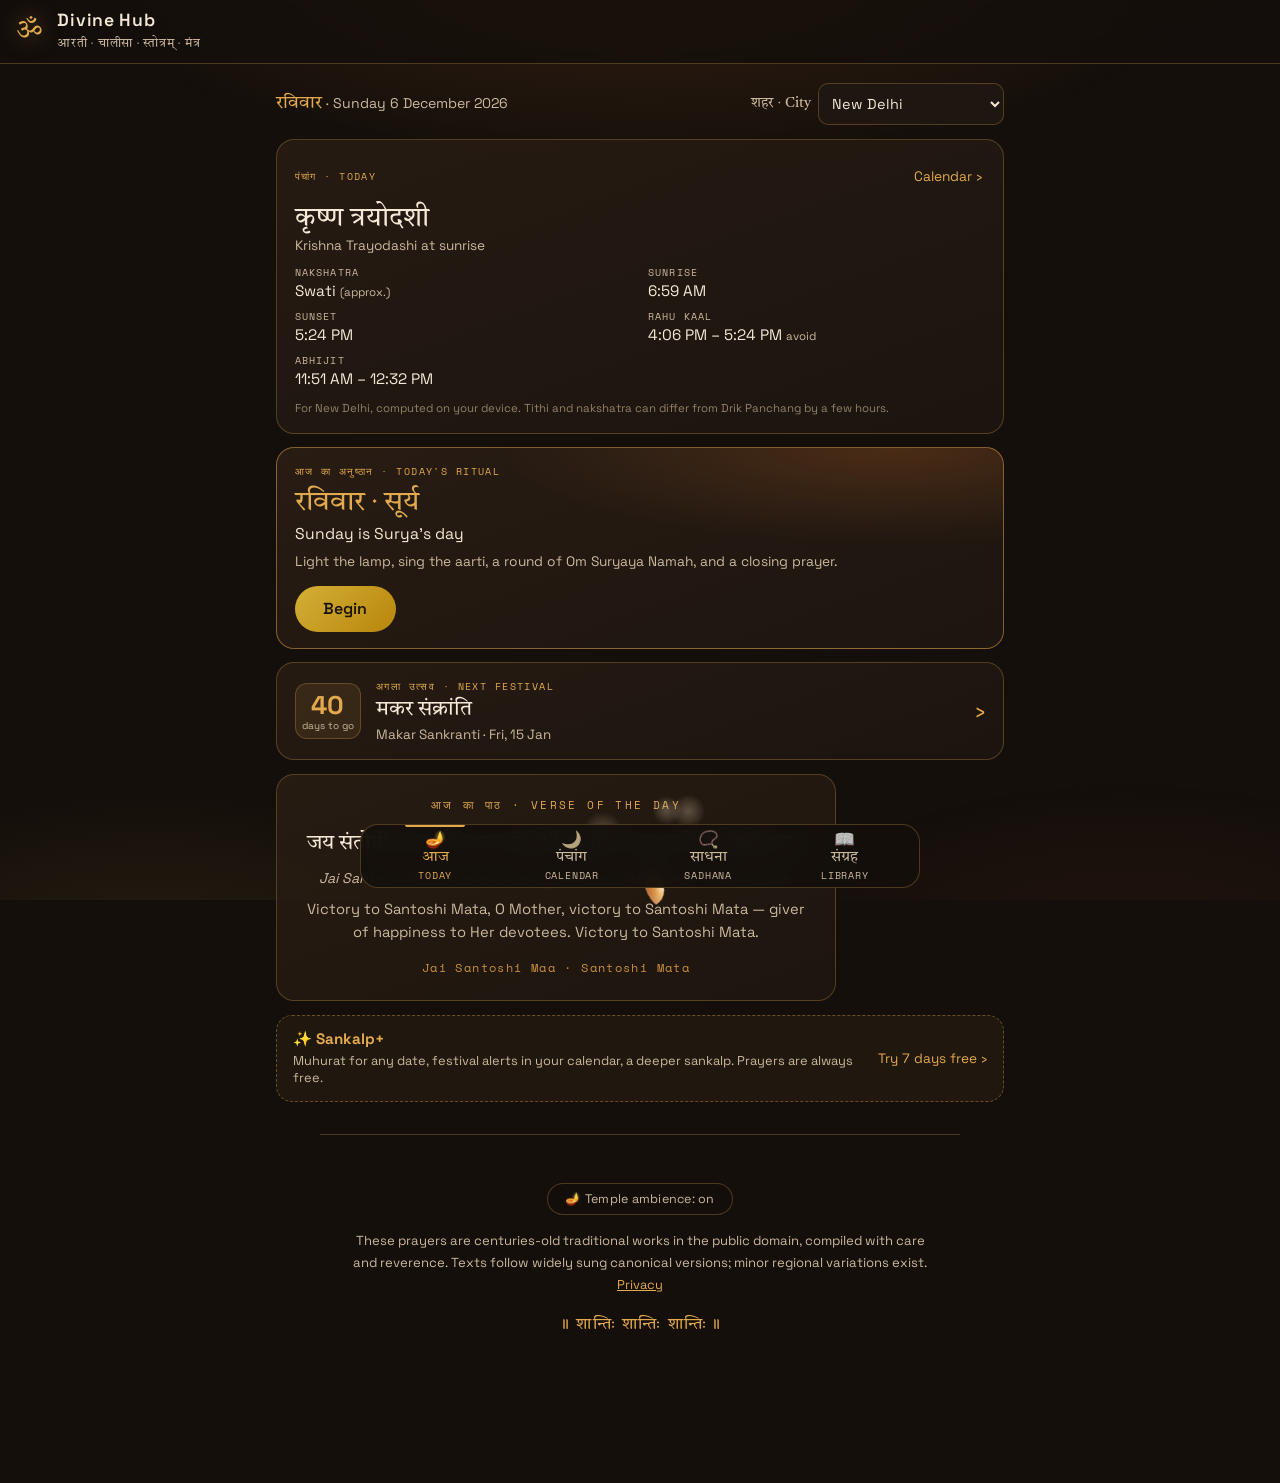
==== index.html @ 7cae9469 "MES-12: deity aura, a faint sacred symbol behind the prayer while an aarti plays When the sung versi" ====
<!DOCTYPE html>
<html lang="en">
<head>
<script>try{if(sessionStorage.getItem('dh_intro_seen'))document.documentElement.classList.add('intro-skip')}catch(e){}</script>
<script>try{if(!sessionStorage.getItem('dh_intro_seen')&&localStorage.getItem('divinehub_ambience_v1')!=='off'&&!matchMedia('(prefers-reduced-motion: reduce)').matches)document.documentElement.classList.add('amb-intro')}catch(e){}</script>
<meta charset="UTF-8">
<meta name="viewport" content="width=device-width, initial-scale=1.0">
<title>Divine Hub — Aartis, Stotrams & Mantras</title>
<meta name="description" content="A serene home for sacred Hindu prayers — aartis, chalisas, stotrams and mantras with Devanagari lyrics, transliteration, full English meaning, and audio narration.">
<link rel="preconnect" href="https://fonts.googleapis.com">
<link rel="preconnect" href="https://fonts.gstatic.com" crossorigin>
<link href="https://fonts.googleapis.com/css2?family=Space+Grotesk:wght@300;400;500;600;700&family=Space+Mono:wght@400;700&family=Tiro+Devanagari+Hindi:ital@0;1&display=swap" rel="stylesheet">
<meta property="og:type" content="website">
<meta property="og:site_name" content="Divine Hub">
<meta property="og:title" content="Divine Hub — Aartis, Stotrams & Mantras">
<meta property="og:description" content="Traditional aartis, chalisas, stotrams and mantras with Devanagari lyrics, transliteration, full English meaning, and audio narration.">
<meta property="og:url" content="https://roadtodivinity.vercel.app/">
<meta property="og:image" content="https://roadtodivinity.vercel.app/icons/icon-512.png">
<meta name="twitter:card" content="summary">
<meta name="twitter:title" content="Divine Hub — Aartis, Stotrams & Mantras">
<meta name="twitter:description" content="A quiet place for sacred sound: aartis, chalisas, stotrams and mantras with meaning and narration.">
<meta name="twitter:image" content="https://roadtodivinity.vercel.app/icons/icon-512.png">
<link rel="manifest" href="manifest.webmanifest">
<meta name="theme-color" content="#140f0b">
<meta name="mobile-web-app-capable" content="yes">
<meta name="apple-mobile-web-app-capable" content="yes">
<meta name="apple-mobile-web-app-status-bar-style" content="black-translucent">
<meta name="apple-mobile-web-app-title" content="Divine Hub">
<link rel="apple-touch-icon" href="icons/apple-touch-icon.png">
<link rel="stylesheet" href="styles.css?v=51">
<link rel="icon" href="data:image/svg+xml,<svg xmlns='http://www.w3.org/2000/svg' viewBox='0 0 100 100'><text y='0.9em' font-size='90'>🪔</text></svg>">
</head>
<body>
<div id="intro" role="presentation">
  <div class="intro-om">&#x0950;</div>
</div>

<div class="dusk-glow" aria-hidden="true"></div>

<header class="site-header">
  <div class="brand">
    <span class="brand-om">ॐ</span>
    <div class="brand-text">
      <h1>Divine Hub</h1>
      <span class="brand-sub">आरती · चालीसा · स्तोत्रम् · मंत्र</span>
    </div>
  </div>
</header>

<main id="tabPanels" class="tab-panels">

<!-- ============ आज · Today ============ -->
<section id="tab-today" class="tab-panel" role="tabpanel" aria-labelledby="navToday" tabindex="-1">
  <div class="today-head">
    <p class="today-date" id="todayDate"></p>
    <label class="city-pick" for="todayCity"><span class="city-pick-lbl">शहर · City</span>
      <select id="todayCity" aria-label="Your city"></select>
    </label>
  </div>
  <section class="t-card t-panchang" id="todayPanchang" aria-label="Today's panchang"></section>
  <section class="t-card t-ritual" id="todayRitual" aria-label="Today's ritual"></section>
  <div id="todayNext"></div>
  <div id="todayContinue"></div>
  <div id="todayBanner"></div>
  <button class="vod" id="verseOfDay" hidden aria-label="Open today's verse">
    <span class="vod-label">आज का पाठ · Verse of the day</span>
    <span class="vod-dev" id="vodDev"></span>
    <span class="vod-translit" id="vodTranslit"></span>
    <span class="vod-meaning" id="vodMeaning"></span>
    <span class="vod-source" id="vodSource"></span>
  </button>
  <div id="todayPlus"></div>
</section>

<!-- ============ पंचांग · Calendar ============ -->
<section id="tab-calendar" class="tab-panel" role="tabpanel" aria-labelledby="navCalendar" tabindex="-1" hidden>
  <header class="tab-head">
    <h2 class="tab-title"><span class="tab-title-dev">पंचांग</span> Calendar</h2>
    <p class="tab-sub">Tithis, festivals and vrat days. Tap a date for its rituals; tap a festival for muhurat, puja and aarti.</p>
  </header>
  <div class="cal-month panchang-sheet" id="panchangSection">
    <div class="pk-nav">
      <button id="pkPrev" class="pk-nav-btn" aria-label="Previous month">‹</button>
      <span id="pkMonthLabel" class="pk-month-label"></span>
      <button id="pkNext" class="pk-nav-btn" aria-label="Next month">›</button>
    </div>
    <div class="pk-book">
      <div class="pk-page" id="pkPage"></div>
    </div>
    <div class="pk-legend">
      <span>● Purnima</span><span>○ Amavasya</span><span>☾ Ekadashi</span><span>🪔 festival</span><span>🔔 reminder set</span>
    </div>
  </div>
  <div class="cal-chips" id="calChips" role="group" aria-label="Filter the list">
    <button type="button" class="cal-chip" data-f="festival" aria-pressed="false">🪔 Festivals</button>
    <button type="button" class="cal-chip" data-f="vrat" aria-pressed="false">🌙 Vrat</button>
    <button type="button" class="cal-chip" data-f="ekadashi" aria-pressed="false">☾ Ekadashi</button>
    <button type="button" class="cal-chip" data-f="muhurat" aria-pressed="false">🕰️ Muhurat</button>
  </div>
  <div class="cal-list" id="calList" aria-live="polite"></div>
  <div id="calDiwali"></div>

  <section id="festivalsSection" class="info-section cal-section">
    <h3 class="info-h3">उत्सव · Upcoming festivals</h3>
    <p class="info-sub">Verified dates from Drik Panchang and national holiday calendars. Hindu festivals follow the lunar calendar; regional observance can differ by a day.</p>
    <div id="festivalUpcoming" class="festival-upcoming"></div>
    <button class="dg-head group-toggle" id="festTableToggle" type="button" aria-expanded="false" aria-controls="festTableWrap">
      <span class="dg-name">Full calendar 2026-2027</span>
      <span class="dg-count">19 festivals</span>
      <span class="dg-caret" aria-hidden="true">›</span>
    </button>
    <div id="festTableWrap" hidden>
      <div id="festivalTable" class="festival-table"></div>
    </div>
  </section>
  <div id="calAlmanac"></div>
</section>

<!-- ============ साधना · Sadhana ============ -->
<section id="tab-sadhana" class="tab-panel" role="tabpanel" aria-labelledby="navSadhana" tabindex="-1" hidden>
  <header class="tab-head">
    <h2 class="tab-title"><span class="tab-title-dev">साधना</span> Sadhana</h2>
    <p class="tab-sub">A guided sitting: दीपक · आरती · जाप · प्रार्थना. Choose a deity and begin.</p>
  </header>
  <section class="t-card ss-start" id="sessionStart" aria-label="Guided session"></section>
  <div class="sd-list" id="sadhanaList"></div>
  <section class="sandhya-section" id="sandhyaSection" aria-label="Sandhya Aarti - evening aarti">
    <div class="sy-card" id="syCard"></div>
  </section>
  <div id="sankalpSlot"></div>
  <div id="zoneSadhana"></div>
</section>

<!-- ============ संग्रह · Library ============ -->
<section id="tab-library" class="tab-panel" role="tabpanel" aria-labelledby="navLibrary" tabindex="-1" hidden>
  <header class="tab-head">
    <h2 class="tab-title"><span class="tab-title-dev">संग्रह</span> Library</h2>
    <p class="tab-sub">Every aarti, chalisa, stotra and mantra, by deity.</p>
  </header>
  <div class="lib-search" role="search">
    <input id="searchInput" type="search" placeholder="Search prayers, deities, meanings…" aria-label="Search prayers" autocomplete="off">
    <button type="button" id="libAsk" class="lib-ask" aria-label="Ask the Divine Guide">Ask</button>
  </div>
  <div class="lib-results" id="libResults" hidden>
    <p class="lib-results-head" id="libResultsHead"></p>
    <div id="prayerGrid" class="prayer-grid"></div>
  </div>
  <div id="libBrowse">
    <h3 class="lib-h">देवता · Deity rooms</h3>
    <div class="room-grid" id="roomGrid"></div>
    <h3 class="lib-h">अध्ययन · Learn</h3>
    <div class="learn-links" id="learnLinks"></div>
    <section class="zone" id="zonePractice" aria-label="Journeys and quizzes"></section>
    <section id="whySection" class="info-section">
      <button class="dg-head group-toggle" id="whyToggle" type="button" aria-expanded="false" aria-controls="whyWrap">
        <span class="dg-name dg-name-stack">पूजा सामग्री · Why is this used in puja?
          <span class="dg-sub">the meaning behind the thali</span>
        </span>
        <span class="dg-caret" aria-hidden="true">›</span>
      </button>
      <div id="whyWrap" hidden>
        <p class="info-sub">The purpose and reasoning — traditional, and where it exists, practical — behind the things on a puja thali.</p>
        <input id="whySearch" class="why-search" type="search" placeholder="Search: camphor, tulsi, kalash, red thread…" aria-label="Search puja items">
        <div id="whyList" class="why-list"></div>
      </div>
    </section>
  </div>
</section>

</main>

<nav class="bottom-nav" id="bottomNav" role="tablist" aria-label="Main">
  <button type="button" class="bn-tab" id="navToday" role="tab" data-tab="today" aria-controls="tab-today" aria-selected="true">
    <span class="bn-ic" aria-hidden="true">🪔</span><span class="bn-dev">आज</span><span class="bn-en">Today</span>
  </button>
  <button type="button" class="bn-tab" id="navCalendar" role="tab" data-tab="calendar" aria-controls="tab-calendar" aria-selected="false" tabindex="-1">
    <span class="bn-ic" aria-hidden="true">🌙</span><span class="bn-dev">पंचांग</span><span class="bn-en">Calendar</span>
  </button>
  <button type="button" class="bn-tab" id="navSadhana" role="tab" data-tab="sadhana" aria-controls="tab-sadhana" aria-selected="false" tabindex="-1">
    <span class="bn-ic" aria-hidden="true">📿</span><span class="bn-dev">साधना</span><span class="bn-en">Sadhana</span>
  </button>
  <button type="button" class="bn-tab" id="navLibrary" role="tab" data-tab="library" aria-controls="tab-library" aria-selected="false" tabindex="-1">
    <span class="bn-ic" aria-hidden="true">📖</span><span class="bn-dev">संग्रह</span><span class="bn-en">Library</span>
  </button>
</nav>

<section id="japaSection" class="japa-section dh-sheet" hidden>
  <button class="dh-sheet-close" id="japaClose" aria-label="Close japa counter">✕</button>
  <div class="japa-hero">
    <h2>Japa Counter</h2>
    <p>A digital mala for your daily practice. Tap the mala — or let it listen. 108 beads, one breath at a time.</p>
  </div>

  <div class="japa-layout">
    <div class="mala-stage">
      <svg id="malaSvg" viewBox="0 0 340 340" role="button" tabindex="0" aria-label="Tap to count">
        <circle id="progressTrack" cx="170" cy="170" r="158" fill="none" stroke="rgba(226,169,78,0.15)" stroke-width="4"/>
        <circle id="progressRing" cx="170" cy="170" r="158" fill="none" stroke="#e2a94e" stroke-width="4"
          stroke-linecap="round" transform="rotate(-90 170 170)"/>
        <g id="beadRing"></g>
      </svg>
      <button id="malaTap" class="mala-tap" aria-label="Count one recitation">
        <span id="japaCount" class="japa-count">0</span>
        <span id="japaTarget" class="japa-target">of 108</span>
        <span class="japa-hint">tap to count</span>
      </button>
    </div>

    <div class="japa-side">
      <div class="japa-block">
        <span class="japa-label">Mantra</span>
        <select id="mantraSelect">
          <option value="om namah shivaya" data-dev="ॐ नमः शिवाय">Om Namah Shivaya — ॐ नमः शिवाय</option>
          <option value="om gam ganapataye namah" data-dev="ॐ गं गणपतये नमः">Om Gam Ganapataye Namah — ॐ गं गणपतये नमः</option>
          <option value="hare krishna hare krishna" data-dev="हरे कृष्ण हरे कृष्ण">Hare Krishna — हरे कृष्ण</option>
          <option value="om namo narayanaya" data-dev="ॐ नमो नारायणाय">Om Namo Narayanaya — ॐ नमो नारायणाय</option>
          <option value="jai shri ram" data-dev="जय श्री राम">Jai Shri Ram — जय श्री राम</option>
          <option value="gayatri" data-dev="ॐ भूर्भुवः स्वः">Gayatri — ॐ भूर्भुवः स्वः</option>
          <option value="custom" data-dev="">Custom…</option>
        </select>
        <input id="mantraCustom" type="text" placeholder="Your mantra (for listening mode)" hidden>
        <div id="mantraDev" class="mantra-dev">ॐ नमः शिवाय</div>
      </div>

      <div class="japa-block">
        <span class="japa-label">Round length</span>
        <div class="preset-row">
          <button class="preset" data-n="11">11</button>
          <button class="preset" data-n="21">21</button>
          <button class="preset active" data-n="108">108</button>
          <button class="preset" data-n="custom">Custom</button>
          <input id="customTarget" type="number" min="1" max="1000" value="54" hidden>
        </div>
      </div>

      <div class="japa-block">
        <span class="japa-label">Mode</span>
        <div class="mode-row">
          <button id="modeTap" class="mode-btn active">Tap</button>
          <button id="modeListen" class="mode-btn">Listen <span class="exp-tag">experimental</span></button>
        </div>
        <p id="listenStatus" class="listen-status" hidden></p>
      </div>

      <div class="japa-block japa-stats">
        <div><span id="streakDays" class="stat-num">0</span><span class="stat-lbl">day streak 🔥</span></div>
        <div><span id="todayCount" class="stat-num">0</span><span class="stat-lbl">today</span></div>
        <div><span id="roundsToday" class="stat-num">0</span><span class="stat-lbl">rounds today</span></div>
      </div>

      <button id="resetRound" class="reset-btn">Reset round</button>
    </div>
  </div>
</section>

<div id="prayerView" class="prayer-view" hidden>
  <div class="prayer-view-inner">
    <button class="close-btn" id="closePrayer" aria-label="Close">✕</button>
    <div id="prayerContent"></div>
  </div>
</div>


<section id="guidesSection" class="info-section dh-sheet" hidden>
  <button class="dh-sheet-close" id="guidesClose" aria-label="Close puja guides">✕</button>
  <h2 class="info-title">पूजा विधि · Puja Guides</h2>
  <p class="info-sub">Household-scale samagri lists with quantities and step outlines. Your family pandit's word always wins where traditions differ.</p>
  <div id="guideList" class="guide-list"></div>
</section>

<section id="nearbySection" class="info-section dh-sheet" hidden>
  <button class="dh-sheet-close" id="nearbyClose" aria-label="Close nearby">✕</button>
  <h2 class="info-title">नज़दीक · Nearby stores</h2>
  <p class="info-sub">Find temples and puja-samagri shops around you, and pandit services online. Location is used only in your browser to build a map link.</p>
  <div class="nearby-actions">
    <button id="nearbyLocate" class="btn-gold">📍 Use my location</button>
    <span id="nearbyStatus" class="nearby-status"></span>
  </div>
  <div id="nearbyLinks" class="nearby-links"></div>
  <h3 class="info-h3">Book a pandit online</h3>
  <div class="pandit-list">
    <a class="pandit-card" href="https://smartpuja.com" target="_blank" rel="noopener"><strong>SmartPuja</strong><span>Book verified pandits for 400+ pujas across major Indian cities, with samagri included.</span></a>
    <a class="pandit-card" href="https://www.99pandit.com" target="_blank" rel="noopener"><strong>99Pandit</strong><span>Pandit booking for home pujas, path and ceremonies, online and in person.</span></a>
    <a class="pandit-card" href="https://pujanpujari.com" target="_blank" rel="noopener"><strong>Puja N Pujari</strong><span>Puja services and samagri kits delivered, across India and abroad.</span></a>
    <a class="pandit-card" href="https://www.drikpanchang.com" target="_blank" rel="noopener"><strong>Drik Panchang</strong><span>The reference panchang — muhurats, tithis and festival timings for your exact city.</span></a>
  </div>
</section>

<div id="pkCardOverlay" class="pk-card-overlay" hidden>
  <div class="pk-card" id="pkCard" role="dialog" aria-label="Tithi details"></div>
</div>

<div id="chatPanel" class="chat-panel" role="dialog" aria-label="Divine Guide" hidden>
  <div class="chat-header">
    <div>
      <strong>Divine Guide</strong>
      <span class="chat-sub" id="chatMode">on-device guide</span>
    </div>
    <div class="chat-header-actions">
      <button id="chatSettings" class="chat-close" aria-label="Guide settings">⚙</button>
      <button id="chatClose" class="chat-close" aria-label="Close chat">✕</button>
    </div>
  </div>
  <div id="chatSettingsRow" class="chat-settings" hidden>
    <div class="chat-settings-fields">
      <input id="geminiKeyInput" type="password" placeholder="Gemini API key" autocomplete="off">
      <button id="geminiKeySave">Save</button>
      <button id="geminiKeyClear">Clear</button>
    </div>
    <span class="chat-settings-note">With a Gemini key (free, aistudio.google.com) the Guide answers conversationally. Without one it uses its built-in knowledge. The key is stored only in this browser. Restrict the key to this site by HTTP referrer for safety.</span>
  </div>
  <div id="chatMessages" class="chat-messages"></div>
  <div id="chatChips" class="chat-chips"></div>
  <form id="chatForm" class="chat-form">
    <input id="chatInput" type="text" placeholder="Ask anything…" autocomplete="off" aria-label="Ask the guide">
    <button type="submit" aria-label="Send">➤</button>
  </form>
</div>

<footer class="site-footer">
  <button id="installBtn" class="install-btn" hidden>⤓ Install Divine Hub on this device</button>
  <p>These prayers are centuries-old traditional works in the public domain, compiled with care and reverence. Texts follow widely sung canonical versions; minor regional variations exist.</p>
  <p class="footer-links"><a href="privacy.html">Privacy</a></p>
  <p class="footer-om">॥ शान्तिः शान्तिः शान्तिः ॥</p>
</footer>

<script>
if ('serviceWorker' in navigator) {
  window.addEventListener('load', () => navigator.serviceWorker.register('sw.js').catch(() => {}));
}
</script>
<script src="config.js?v=48"></script>
<script src="data.js?v=46"></script>
<script src="data2.js?v=46"></script>
<script src="data3.js?v=46"></script>
<script src="data4.js?v=46"></script>
<script src="data5.js?v=46"></script>
<script src="data6.js?v=46"></script>
<script src="data7.js?v=46"></script>
<script src="data8.js?v=46"></script>
<script src="festivals.js?v=46"></script>
<script src="guides.js?v=46"></script>
<script src="why.js?v=46"></script>
<script src="audio.js?v=49"></script>
<script src="aura.js?v=51"></script>
<script src="app.js?v=51"></script>
<script src="focus.js?v=46"></script>
<script src="journeys.js?v=50"></script>
<script src="sadhana.js?v=50"></script>
<script src="plus.js?v=48"></script>
<script src="sankalp.js?v=50"></script>
<script src="quizzes.js?v=46"></script>
<script src="almanac.js?v=50"></script>
<script src="sandhya.js?v=50"></script>
<script src="japa.js?v=50"></script>
<script src="panchang.js?v=50"></script>
<script src="muhurat.js?v=47"></script>
<script src="diwali.js?v=50"></script>
<script src="sections.js?v=50"></script>
<script src="ambience.js?v=46"></script>
<script src="deities.js?v=50"></script>
<script src="session.js?v=51"></script>
<script src="calendar.js?v=50"></script>
<script src="library.js?v=50"></script>
<script src="today.js?v=50"></script>
<script src="shell.js?v=50"></script>
<script src="backnav.js?v=50"></script>
</body>
</html>
---- styles.css ----
:root {
  --ink: #140f0b;
  --ink-2: #1e1610;
  --ink-3: #2a1e14;
  --gold: #e2a94e;
  --gold-soft: #c98f3d;
  --gold-dim: rgba(226, 169, 78, 0.28);
  --flame: #d9702c;
  --cream: #f4e9d6;
  --cream-dim: #cbb99e;
  --maroon: #8a3520;
  --font-ui: 'Space Grotesk', system-ui, sans-serif;
  --font-mono: 'Space Mono', monospace;
  --font-dev: 'Tiro Devanagari Hindi', serif;
}

* { margin: 0; padding: 0; box-sizing: border-box; }

html { scroll-behavior: smooth; }

html { overflow-x: hidden; }

body {
  background: var(--ink);
  color: var(--cream);
  font-family: var(--font-ui);
  min-height: 100vh;
  overflow-x: hidden;
}

.dusk-glow {
  position: fixed;
  inset: 0;
  pointer-events: none;
  z-index: 0;
  background:
    radial-gradient(ellipse 80% 45% at 50% -8%, rgba(217, 112, 44, 0.20), transparent 60%),
    radial-gradient(ellipse 50% 35% at 12% 108%, rgba(226, 169, 78, 0.10), transparent 60%),
    radial-gradient(ellipse 50% 35% at 88% 108%, rgba(138, 53, 32, 0.14), transparent 60%);
}

/* ---------- header ---------- */
.site-header {
  position: sticky;
  top: 0;
  z-index: 40;
  display: flex;
  align-items: center;
  justify-content: space-between;
  gap: 1.5rem;
  padding: 0.9rem 2rem;
  background: rgba(20, 15, 11, 0.82);
  backdrop-filter: blur(14px);
  border-bottom: 1px solid var(--gold-dim);
}

.brand { display: flex; align-items: center; gap: 0.9rem; }

.brand-om {
  font-family: var(--font-dev);
  font-size: 2rem;
  color: var(--gold);
  text-shadow: 0 0 22px rgba(226, 169, 78, 0.5);
}

.brand-text h1 {
  font-size: 1.25rem;
  font-weight: 600;
  letter-spacing: 0.04em;
  line-height: 1.1;
}

.brand-sub {
  font-family: var(--font-dev);
  font-size: 0.78rem;
  color: var(--cream-dim);
  letter-spacing: 0.06em;
}

.header-search input {
  width: min(340px, 40vw);
  padding: 0.6rem 1rem;
  border-radius: 999px;
  border: 1px solid var(--gold-dim);
  background: var(--ink-2);
  color: var(--cream);
  font-family: var(--font-ui);
  font-size: 0.9rem;
  outline: none;
  transition: border-color 0.25s, box-shadow 0.25s;
}
.header-search input:focus {
  border-color: var(--gold);
  box-shadow: 0 0 0 3px rgba(226, 169, 78, 0.15);
}
.header-search input::placeholder { color: var(--cream-dim); }

/* ---------- hero ---------- */
.hero {
  position: relative;
  text-align: center;
  padding: 5rem 1.5rem 3.2rem;
  z-index: 1;
}

.hero-om {
  font-family: var(--font-dev);
  font-size: 4.4rem;
  color: var(--gold);
  text-shadow: 0 0 40px rgba(226, 169, 78, 0.45);
  margin-bottom: 0.8rem;
}

.hero h2 {
  font-size: clamp(1.7rem, 4vw, 2.6rem);
  font-weight: 500;
  letter-spacing: 0.01em;
  margin-bottom: 0.9rem;
}

.hero p {
  max-width: 620px;
  margin: 0 auto;
  color: var(--cream-dim);
  font-size: 1.02rem;
  line-height: 1.65;
}

/* ---------- deity filter ---------- */
.deity-filter {
  position: relative;
  z-index: 20;
  display: flex;
  justify-content: center;
  padding: 0 1.5rem 2.6rem;
}

.deity-filter-btn {
  font-family: var(--font-mono);
  font-size: 0.85rem;
  letter-spacing: 0.05em;
  display: inline-flex;
  align-items: center;
  gap: 0.6rem;
  padding: 0.65rem 1.4rem;
  border-radius: 999px;
  border: 1px solid var(--gold-dim);
  background: rgba(24, 18, 12, 0.6);
  color: var(--cream);
  cursor: pointer;
  transition: border-color 0.2s, box-shadow 0.2s;
}
.deity-filter-btn:hover,
.deity-filter-btn[aria-expanded="true"] {
  border-color: var(--gold);
  box-shadow: 0 0 18px rgba(226, 169, 78, 0.18);
}
.df-caret { color: var(--gold); font-size: 0.8rem; transition: transform 0.2s; }
.deity-filter-btn[aria-expanded="true"] .df-caret { transform: rotate(180deg); }

.deity-menu {
  position: absolute;
  top: calc(100% - 2.1rem);
  left: 50%;
  transform: translateX(-50%);
  width: min(320px, calc(100vw - 2.5rem));
  background: var(--ink-2);
  border: 1px solid var(--gold-dim);
  border-radius: 14px;
  box-shadow: 0 18px 50px rgba(0, 0, 0, 0.55);
  max-height: 330px;
  overflow-y: auto;
  padding: 0.4rem;
  z-index: 25;
}
.deity-menu[hidden] { display: none; }

.deity-option {
  display: flex;
  align-items: center;
  gap: 0.7rem;
  width: 100%;
  padding: 0.55rem 0.7rem;
  background: none;
  border: none;
  border-radius: 10px;
  color: var(--cream);
  font-family: var(--font-ui);
  font-size: 0.9rem;
  cursor: pointer;
  text-align: left;
}
.deity-option:hover { background: var(--ink-3); }
.df-check {
  width: 17px; height: 17px; flex: none;
  border: 1px solid var(--gold-dim);
  border-radius: 5px;
  position: relative;
  transition: all 0.15s;
}
.deity-option.selected .df-check { background: var(--gold); border-color: var(--gold); }
.deity-option.selected .df-check::after {
  content: '\2713';
  position: absolute; inset: 0;
  display: flex; align-items: center; justify-content: center;
  color: var(--ink);
  font-size: 0.72rem;
  font-weight: 700;
}
.df-name { flex: 1; }
.df-count { font-family: var(--font-mono); font-size: 0.72rem; color: var(--cream-dim); }

.deity-clear {
  display: block;
  width: 100%;
  margin-top: 0.3rem;
  padding: 0.55rem 0.5rem 0.35rem;
  background: none;
  border: none;
  border-top: 1px solid var(--gold-dim);
  color: var(--gold);
  font-family: var(--font-mono);
  font-size: 0.75rem;
  letter-spacing: 0.05em;
  cursor: pointer;
}
.deity-clear[hidden] { display: none; }

/* ---------- prayer grid ---------- */
.prayer-grid {
  position: relative;
  z-index: 1;
  display: grid;
  grid-template-columns: repeat(auto-fill, minmax(300px, 1fr));
  gap: 1.2rem;
  max-width: 1180px;
  margin: 0 auto;
  padding: 0 1.5rem 4rem;
}

.card {
  position: relative;
  background: linear-gradient(160deg, var(--ink-2), var(--ink-3));
  border: 1px solid var(--gold-dim);
  border-radius: 16px;
  padding: 1.5rem;
  cursor: pointer;
  transition: transform 0.25s, border-color 0.25s, box-shadow 0.25s;
  display: flex;
  flex-direction: column;
  gap: 0.7rem;
}
.card:hover {
  transform: translateY(-4px);
  border-color: var(--gold);
  box-shadow: 0 14px 40px rgba(0, 0, 0, 0.45), 0 0 24px rgba(226, 169, 78, 0.12);
}

.card-tags { display: flex; gap: 0.5rem; flex-wrap: wrap; }

.tag {
  font-family: var(--font-mono);
  font-size: 0.66rem;
  letter-spacing: 0.08em;
  text-transform: uppercase;
  padding: 0.25rem 0.6rem;
  border-radius: 999px;
  border: 1px solid var(--gold-dim);
  color: var(--gold);
}
.tag.type { color: var(--cream-dim); }

.card h3 {
  font-size: 1.18rem;
  font-weight: 600;
  line-height: 1.3;
}

.card .card-dev {
  font-family: var(--font-dev);
  color: var(--cream-dim);
  font-size: 0.95rem;
  line-height: 1.7;
  display: -webkit-box;
  -webkit-line-clamp: 2;
  -webkit-box-orient: vertical;
  overflow: hidden;
}

.card .card-meta {
  margin-top: auto;
  font-family: var(--font-mono);
  font-size: 0.72rem;
  color: var(--cream-dim);
  letter-spacing: 0.05em;
}

.empty-state {
  grid-column: 1 / -1;
  text-align: center;
  color: var(--cream-dim);
  padding: 3rem 1rem;
  font-size: 1rem;
}

/* ---------- prayer view ---------- */
.prayer-view {
  position: fixed;
  inset: 0;
  z-index: 100;
  background: rgba(10, 7, 5, 0.75);
  backdrop-filter: blur(8px);
  overflow-y: auto;
  padding: 4vh 1rem;
}

.prayer-view-inner {
  position: relative;
  max-width: 780px;
  margin: 0 auto;
  background: linear-gradient(170deg, var(--ink-2), var(--ink));
  border: 1px solid var(--gold-dim);
  border-radius: 20px;
  padding: 2.6rem clamp(1.2rem, 4vw, 3rem) 3rem;
}

.close-btn {
  position: absolute;
  top: 1rem;
  right: 1.1rem;
  background: none;
  border: 1px solid var(--gold-dim);
  color: var(--cream-dim);
  width: 36px;
  height: 36px;
  border-radius: 50%;
  cursor: pointer;
  font-size: 0.9rem;
  transition: all 0.2s;
}
.close-btn:hover { border-color: var(--gold); color: var(--cream); }

.pv-deity {
  font-family: var(--font-mono);
  font-size: 0.72rem;
  letter-spacing: 0.14em;
  text-transform: uppercase;
  color: var(--gold);
  margin-bottom: 0.6rem;
}

.pv-title {
  font-size: clamp(1.5rem, 3.5vw, 2.1rem);
  font-weight: 600;
  margin-bottom: 0.3rem;
}

.pv-title-dev {
  font-family: var(--font-dev);
  color: var(--cream-dim);
  font-size: 1.15rem;
  margin-bottom: 1rem;
}

.pv-about {
  color: var(--cream-dim);
  line-height: 1.7;
  font-size: 0.95rem;
  margin-bottom: 1.6rem;
  padding-bottom: 1.4rem;
  border-bottom: 1px solid var(--gold-dim);
}

/* listen bar */
.listen-bar {
  box-sizing: border-box;
  max-width: 100%;
  min-width: 0;
  display: flex;
  flex-wrap: wrap;
  align-items: center;
  gap: 0.7rem;
  background: var(--ink-3);
  border: 1px solid var(--gold-dim);
  border-radius: 14px;
  padding: 0.9rem 1.1rem;
  margin-bottom: 1.6rem;
}

.listen-bar .listen-label {
  font-family: var(--font-mono);
  font-size: 0.7rem;
  letter-spacing: 0.12em;
  text-transform: uppercase;
  color: var(--gold);
}

.listen-bar select {
  flex: 1 1 160px;
  min-width: 0;
  max-width: 100%;
  text-overflow: ellipsis;
  background: var(--ink-2);
  color: var(--cream);
  border: 1px solid var(--gold-dim);
  border-radius: 8px;
  padding: 0.45rem 0.6rem;
  font-family: var(--font-ui);
  font-size: 0.85rem;
  outline: none;
}

.listen-bar button {
  background: var(--gold);
  color: var(--ink);
  border: none;
  border-radius: 999px;
  padding: 0.5rem 1.2rem;
  font-family: var(--font-ui);
  font-weight: 600;
  font-size: 0.85rem;
  cursor: pointer;
  transition: opacity 0.2s, transform 0.15s;
}
.listen-bar button:hover { transform: scale(1.03); }
.listen-bar button.stop {
  background: transparent;
  border: 1px solid var(--gold-dim);
  color: var(--cream-dim);
}

.listen-bar .rate-wrap {
  display: flex;
  align-items: center;
  gap: 0.4rem;
  font-family: var(--font-mono);
  font-size: 0.7rem;
  color: var(--cream-dim);
}
.listen-bar input[type="range"] { width: 80px; accent-color: var(--gold); }

.listen-note {
  flex-basis: 100%;
  font-size: 0.78rem;
  color: var(--cream-dim);
  font-style: italic;
}

/* text tabs */
.text-tabs {
  display: flex;
  gap: 0.5rem;
  margin-bottom: 1.4rem;
  flex-wrap: wrap;
}
.text-tab {
  font-family: var(--font-mono);
  font-size: 0.75rem;
  letter-spacing: 0.06em;
  padding: 0.5rem 1rem;
  border-radius: 999px;
  border: 1px solid var(--gold-dim);
  background: transparent;
  color: var(--cream-dim);
  cursor: pointer;
  transition: all 0.2s;
}
.text-tab.active { background: var(--gold); color: var(--ink); border-color: var(--gold); font-weight: 700; }

.stanza { margin-bottom: 1.7rem; }

.stanza-dev {
  font-family: var(--font-dev);
  font-size: 1.12rem;
  line-height: 2;
  color: var(--cream);
}

.stanza-translit {
  font-size: 1rem;
  line-height: 1.9;
  color: var(--cream);
  font-style: italic;
}

.stanza-meaning {
  font-size: 0.98rem;
  line-height: 1.8;
  color: var(--cream-dim);
}

.stanza-meaning .m-label,
.stanza-translit .m-label {
  display: block;
  font-family: var(--font-mono);
  font-size: 0.62rem;
  letter-spacing: 0.14em;
  text-transform: uppercase;
  color: var(--gold);
  margin-bottom: 0.3rem;
  font-style: normal;
}

/* ---------- chat ---------- */
.chat-panel[hidden] { display: none; }

.chat-panel {
  position: fixed;
  right: 1.4rem;
  bottom: 5.8rem;
  z-index: 70;
  width: min(380px, calc(100vw - 2rem));
  max-height: min(560px, 70vh);
  display: flex;
  flex-direction: column;
  background: var(--ink-2);
  border: 1px solid var(--gold-dim);
  border-radius: 18px;
  overflow: hidden;
  box-shadow: 0 20px 60px rgba(0, 0, 0, 0.6);
}

.chat-header {
  display: flex;
  justify-content: space-between;
  align-items: center;
  padding: 0.9rem 1.1rem;
  border-bottom: 1px solid var(--gold-dim);
  background: var(--ink-3);
}
.chat-header strong { font-size: 0.95rem; letter-spacing: 0.02em; }
.chat-sub { display: block; font-family: var(--font-mono); font-size: 0.62rem; color: var(--cream-dim); letter-spacing: 0.06em; margin-top: 2px; }
.chat-close { background: none; border: none; color: var(--cream-dim); cursor: pointer; font-size: 0.9rem; }

.chat-messages {
  flex: 1;
  overflow-y: auto;
  padding: 1rem;
  display: flex;
  flex-direction: column;
  gap: 0.7rem;
}

.msg {
  max-width: 85%;
  padding: 0.65rem 0.9rem;
  border-radius: 14px;
  font-size: 0.88rem;
  line-height: 1.55;
  white-space: pre-line;
}
.msg.bot {
  align-self: flex-start;
  background: var(--ink-3);
  border: 1px solid var(--gold-dim);
  color: var(--cream);
  border-bottom-left-radius: 4px;
}
.msg.user {
  align-self: flex-end;
  background: var(--gold);
  color: var(--ink);
  border-bottom-right-radius: 4px;
}
.msg.bot a { color: var(--gold); }

.chat-chips {
  display: flex;
  gap: 0.4rem;
  padding: 0.5rem 0.9rem;
  flex-wrap: wrap;
}
.chat-chips button {
  font-size: 0.72rem;
  padding: 0.35rem 0.7rem;
  border-radius: 999px;
  border: 1px solid var(--gold-dim);
  background: transparent;
  color: var(--cream-dim);
  cursor: pointer;
  font-family: var(--font-ui);
}
.chat-chips button:hover { border-color: var(--gold); color: var(--cream); }

.chat-form {
  display: flex;
  gap: 0.5rem;
  padding: 0.8rem;
  border-top: 1px solid var(--gold-dim);
}
.chat-form input {
  flex: 1;
  background: var(--ink);
  border: 1px solid var(--gold-dim);
  border-radius: 10px;
  padding: 0.6rem 0.8rem;
  color: var(--cream);
  font-family: var(--font-ui);
  font-size: 0.88rem;
  outline: none;
}
.chat-form input:focus { border-color: var(--gold); }
.chat-form button {
  background: var(--gold);
  border: none;
  color: var(--ink);
  border-radius: 10px;
  width: 42px;
  cursor: pointer;
  font-size: 0.95rem;
}

/* ---------- footer ---------- */
.site-footer {
  position: relative;
  z-index: 1;
  text-align: center;
  padding: 3rem 1.5rem 3.5rem;
  border-top: 1px solid var(--gold-dim);
  color: var(--cream-dim);
  font-size: 0.82rem;
  line-height: 1.7;
  max-width: 640px;
  margin: 0 auto;
}
.footer-om {
  font-family: var(--font-dev);
  color: var(--gold);
  margin-top: 1rem;
  font-size: 1rem;
  letter-spacing: 0.1em;
}

@media (max-width: 640px) {
  .site-header { flex-direction: column; align-items: flex-start; gap: 0.8rem; padding: 0.9rem 1.2rem; }
  .header-search input { width: 100%; }
  .header-search { width: 100%; }
  .view-tabs { justify-content: center; }
  .view-tab { padding: 0.42rem 0.85rem; font-size: 0.72rem; }
  .quick-icons { gap: 1.9rem; padding-top: 1.3rem; }
  .hero { padding: 3.2rem 1.2rem 2.4rem; }
  .chat-panel { right: 0.8rem; bottom: 5.4rem; }
}

/* ---------- view tabs ---------- */
.header-right { display: flex; align-items: center; gap: 1rem; }
.view-tabs { display: flex; gap: 0.4rem; }
.view-tab {
  font-family: var(--font-mono); font-size: 0.78rem; letter-spacing: 0.05em;
  padding: 0.45rem 1rem; border-radius: 999px; border: 1px solid var(--gold-dim);
  background: transparent; color: var(--cream-dim); cursor: pointer; transition: all 0.2s;
}
.view-tab.active { background: var(--gold); color: var(--ink); border-color: var(--gold); font-weight: 700; }

/* ---------- quick icon row (guides / why / nearby) ---------- */
.quick-icons {
  position: relative;
  z-index: 1;
  display: flex;
  justify-content: center;
  gap: 2.6rem;
  padding: 1.6rem 1rem 0;
}
.quick-icon {
  display: flex; flex-direction: column; align-items: center; gap: 0.45rem;
  background: none; border: none; cursor: pointer; padding: 0;
}
.qi-ring {
  width: 46px; height: 46px; border-radius: 50%;
  border: 1px solid var(--gold-dim);
  display: flex; align-items: center; justify-content: center;
  color: var(--gold);
  background: rgba(24, 18, 12, 0.55);
  transition: all 0.25s;
}
.qi-ring svg { width: 22px; height: 22px; }
.qi-label {
  font-family: var(--font-mono); font-size: 0.62rem; letter-spacing: 0.08em;
  color: var(--cream-dim); transition: color 0.25s;
}
.quick-icon:hover .qi-ring { border-color: var(--gold); box-shadow: 0 0 16px rgba(226, 169, 78, 0.25); }
.quick-icon:hover .qi-label { color: var(--cream); }
.quick-icon.active .qi-ring {
  background: var(--gold); border-color: var(--gold); color: var(--ink);
  box-shadow: 0 0 20px rgba(226, 169, 78, 0.35);
}
.quick-icon.active .qi-label { color: var(--gold); }

/* ---------- japa ---------- */
.japa-section { position: relative; z-index: 1; max-width: 980px; margin: 0 auto; padding: 3rem 1.5rem 5rem; }
.japa-hero { text-align: center; margin-bottom: 2.5rem; }
.japa-hero h2 { font-size: clamp(1.6rem, 3.5vw, 2.3rem); font-weight: 500; margin-bottom: 0.6rem; }
.japa-hero p { color: var(--cream-dim); max-width: 520px; margin: 0 auto; line-height: 1.6; }

.japa-layout { display: grid; grid-template-columns: 1fr 300px; gap: 2.5rem; align-items: start; }
@media (max-width: 760px) { .japa-layout { grid-template-columns: 1fr; } }

.mala-stage { position: relative; width: min(340px, 86vw); margin: 0 auto; }
#malaSvg { width: 100%; height: auto; display: block; cursor: pointer; }
#progressRing { transition: stroke-dashoffset 0.25s ease; }

.bead { fill: rgba(244, 233, 214, 0.18); transition: fill 0.2s, r 0.2s; }
.bead.done { fill: var(--gold-soft); }
.bead.current { fill: var(--gold); filter: drop-shadow(0 0 6px rgba(226,169,78,0.9)); }
.bead.meru { fill: rgba(217, 112, 44, 0.55); }

.mala-tap {
  position: absolute; inset: 17%; border-radius: 50%;
  background: radial-gradient(circle at 50% 38%, var(--ink-3), var(--ink-2) 70%);
  border: 1px solid var(--gold-dim); color: var(--cream); cursor: pointer;
  display: flex; flex-direction: column; align-items: center; justify-content: center; gap: 0.15rem;
  transition: transform 0.08s, box-shadow 0.2s;
  font-family: var(--font-ui);
}
.mala-tap:active { transform: scale(0.97); }
.mala-tap.pulse { box-shadow: 0 0 0 6px rgba(226,169,78,0.12), 0 0 40px rgba(226,169,78,0.25); }
.japa-count { font-size: 3.2rem; font-weight: 600; line-height: 1; color: var(--gold); }
.japa-target { font-family: var(--font-mono); font-size: 0.72rem; color: var(--cream-dim); letter-spacing: 0.1em; }
.japa-hint { font-size: 0.72rem; color: var(--cream-dim); opacity: 0.75; margin-top: 0.4rem; }

.japa-side { display: flex; flex-direction: column; gap: 1.2rem; }
.japa-block {
  background: linear-gradient(160deg, var(--ink-2), var(--ink-3));
  border: 1px solid var(--gold-dim); border-radius: 14px; padding: 1rem 1.1rem;
}
.japa-label {
  display: block; font-family: var(--font-mono); font-size: 0.66rem;
  letter-spacing: 0.14em; text-transform: uppercase; color: var(--gold); margin-bottom: 0.6rem;
}
.japa-block select, .japa-block input[type="text"], .japa-block input[type="number"] {
  width: 100%; background: var(--ink); color: var(--cream);
  border: 1px solid var(--gold-dim); border-radius: 8px; padding: 0.5rem 0.6rem;
  font-family: var(--font-ui); font-size: 0.85rem; outline: none;
}
.japa-block input[hidden] { display: none; }
.mantra-dev { font-family: var(--font-dev); color: var(--gold); font-size: 1.05rem; margin-top: 0.6rem; min-height: 1.4em; }

.preset-row, .mode-row { display: flex; gap: 0.45rem; flex-wrap: wrap; align-items: center; }
.preset, .mode-btn {
  font-family: var(--font-mono); font-size: 0.78rem; padding: 0.45rem 0.9rem;
  border-radius: 999px; border: 1px solid var(--gold-dim); background: transparent;
  color: var(--cream-dim); cursor: pointer; transition: all 0.2s;
}
.preset.active, .mode-btn.active { background: var(--gold); color: var(--ink); border-color: var(--gold); font-weight: 700; }
.preset-row input { width: 80px; }
.exp-tag {
  font-size: 0.58rem; background: var(--maroon); color: var(--cream);
  border-radius: 999px; padding: 0.1rem 0.45rem; margin-left: 0.3rem; vertical-align: middle;
  letter-spacing: 0.06em;
}
.listen-status { font-size: 0.8rem; color: var(--cream-dim); margin-top: 0.6rem; line-height: 1.5; }

.japa-stats { display: flex; justify-content: space-between; text-align: center; gap: 0.5rem; }
.stat-num { display: block; font-size: 1.5rem; font-weight: 600; color: var(--gold); }
.stat-lbl { font-family: var(--font-mono); font-size: 0.62rem; color: var(--cream-dim); letter-spacing: 0.08em; }

.reset-btn {
  background: transparent; border: 1px solid var(--gold-dim); color: var(--cream-dim);
  border-radius: 10px; padding: 0.6rem; font-family: var(--font-ui); font-size: 0.85rem; cursor: pointer;
}
.reset-btn:hover { border-color: var(--gold); color: var(--cream); }

@media (max-width: 640px) {
  .header-right { width: 100%; flex-direction: column; align-items: stretch; }
  .view-tabs { justify-content: center; }
}

/* ---------- chat settings + llm ---------- */
.chat-header-actions { display: flex; gap: 0.5rem; align-items: center; }
.chat-settings { padding: 0.7rem 0.9rem; border-bottom: 1px solid var(--gold-dim); background: var(--ink-3); }
.chat-settings[hidden] { display: none; }
.chat-settings-fields { display: flex; gap: 0.4rem; }
.chat-settings-fields input {
  flex: 1; background: var(--ink); border: 1px solid var(--gold-dim); border-radius: 8px;
  padding: 0.45rem 0.6rem; color: var(--cream); font-family: var(--font-ui); font-size: 0.8rem; outline: none;
}
.chat-settings-fields input:focus { border-color: var(--gold); }
.chat-settings-fields button {
  background: var(--gold); border: none; color: var(--ink); border-radius: 8px;
  padding: 0.45rem 0.7rem; font-size: 0.78rem; font-weight: 600; cursor: pointer; font-family: var(--font-ui);
}
.chat-settings-fields button#geminiKeyClear { background: transparent; border: 1px solid var(--gold-dim); color: var(--cream-dim); }
.chat-settings-note { display: block; font-size: 0.7rem; color: var(--cream-dim); line-height: 1.5; margin-top: 0.5rem; }
.msg.typing { display: flex; gap: 4px; padding: 0.8rem 1rem; }
.msg.typing span {
  width: 6px; height: 6px; border-radius: 50%; background: var(--gold);
  animation: typingBounce 1s infinite ease-in-out;
}
.msg.typing span:nth-child(2) { animation-delay: 0.15s; }
.msg.typing span:nth-child(3) { animation-delay: 0.3s; }
@keyframes typingBounce { 0%, 60%, 100% { transform: translateY(0); opacity: 0.5; } 30% { transform: translateY(-4px); opacity: 1; } }

/* ---------- expansion: info sections ---------- */
.info-section { max-width: 1080px; margin: 0 auto; padding: 1.5rem 1.25rem 3rem; }
.info-title { font-family: 'Space Grotesk', sans-serif; color: #e8c97a; font-size: 1.6rem; margin: 0 0 .35rem; }
.info-sub { color: #b9a98c; font-size: .92rem; margin: 0 0 1.5rem; max-width: 60ch; }
.info-h3 { color: #d9b96a; font-family: 'Space Grotesk', sans-serif; margin: 1.5rem 0 .75rem; font-size: 1.05rem; letter-spacing: .04em; text-transform: uppercase; }

.festival-upcoming { display: grid; grid-template-columns: repeat(auto-fill, minmax(200px, 1fr)); gap: .9rem; }
.fest-card { background: rgba(232,201,122,.06); border: 1px solid rgba(232,201,122,.22); border-radius: 14px; padding: 1rem; }
.fest-when { color: #e8c97a; font-family: 'Space Mono', monospace; font-size: .8rem; margin-bottom: .35rem; }
.fest-name { font-family: 'Space Grotesk', sans-serif; font-size: 1.02rem; color: #f3ead5; }
.fest-dev { font-family: 'Tiro Devanagari Hindi', serif; color: #cbb37a; margin: .15rem 0 .4rem; }
.fest-note { color: #a99a80; font-size: .82rem; line-height: 1.45; }
.festival-table { display: flex; flex-direction: column; gap: .35rem; }
.fest-row { display: flex; justify-content: space-between; gap: 1rem; flex-wrap: wrap; padding: .55rem .8rem; border-bottom: 1px solid rgba(232,201,122,.12); }
.fest-row-name { color: #eadfc6; }
.fest-dev-inline { font-family: 'Tiro Devanagari Hindi', serif; color: #b39e6f; margin-left: .4rem; }
.fest-row-dates { color: #8f8268; font-family: 'Space Mono', monospace; font-size: .78rem; }

.guide-list { display: flex; flex-direction: column; gap: 1rem; }
.guide-card { background: rgba(232,201,122,.05); border: 1px solid rgba(232,201,122,.2); border-radius: 14px; padding: 1.1rem 1.25rem; }
.guide-title { margin: 0 0 .3rem; color: #f0e6cd; font-family: 'Space Grotesk', sans-serif; font-size: 1.15rem; }
.guide-dev { display: block; font-family: 'Tiro Devanagari Hindi', serif; color: #cbb37a; font-size: 1.05rem; margin: .15rem 0 0; }
.guide-when { color: #d9b96a; font-size: .85rem; margin: 0 0 .5rem; }
.guide-about { color: #b3a488; font-size: .88rem; line-height: 1.5; margin: 0 0 .7rem; }
.btn-ghost { background: transparent; border: 1px solid rgba(232,201,122,.4); color: #e8c97a; border-radius: 999px; padding: .4rem 1rem; cursor: pointer; font-family: inherit; font-size: .85rem; }
.btn-ghost:hover { background: rgba(232,201,122,.12); }
.guide-detail h4 { color: #d9b96a; margin: 1rem 0 .4rem; font-size: .9rem; }
.samagri-list, .step-list { color: #b3a488; font-size: .86rem; line-height: 1.55; padding-left: 1.3rem; margin: 0 0 .5rem; }
.samagri-list li, .step-list li { margin-bottom: .2rem; }

.why-search { width: 100%; max-width: 460px; background: rgba(255,255,255,.05); border: 1px solid rgba(232,201,122,.3); border-radius: 999px; padding: .55rem 1.1rem; color: #f3ead5; font-family: inherit; margin-bottom: 1.25rem; }
.why-cat-title { color: #d9b96a; font-family: 'Space Grotesk', sans-serif; font-size: 1rem; margin: 1.4rem 0 .5rem; }
.why-dev { font-family: 'Tiro Devanagari Hindi', serif; color: #b39e6f; font-size: .9rem; }
.why-item { border: 1px solid rgba(232,201,122,.16); border-radius: 10px; padding: .6rem .9rem; margin-bottom: .4rem; background: rgba(255,255,255,.02); }
.why-item summary { cursor: pointer; color: #eadfc6; font-size: .95rem; }
.why-item p { color: #b3a488; font-size: .85rem; line-height: 1.5; margin: .45rem 0; }
.why-role { color: #d6c9a8 !important; }
.why-tag { color: #e8c97a; font-family: 'Space Mono', monospace; font-size: .7rem; text-transform: uppercase; letter-spacing: .06em; }

.nearby-actions { display: flex; align-items: center; gap: .9rem; margin-bottom: 1.1rem; flex-wrap: wrap; }
.btn-gold { background: linear-gradient(135deg, #d4af37, #b8860b); color: #1c1408; border: none; border-radius: 999px; padding: .55rem 1.3rem; font-family: 'Space Grotesk', sans-serif; font-weight: 600; cursor: pointer; font-size: .9rem; }
.nearby-status { color: #a99a80; font-size: .85rem; }
.nearby-links, .pandit-list { display: grid; grid-template-columns: repeat(auto-fill, minmax(230px, 1fr)); gap: .9rem; }
.nearby-card, .pandit-card { display: flex; flex-direction: column; gap: .3rem; background: rgba(232,201,122,.05); border: 1px solid rgba(232,201,122,.2); border-radius: 14px; padding: 1rem; color: #eadfc6; text-decoration: none; font-size: .9rem; }
.nearby-card span, .pandit-card span { color: #a99a80; font-size: .8rem; line-height: 1.4; }
.nearby-card:hover, .pandit-card:hover { border-color: rgba(232,201,122,.5); background: rgba(232,201,122,.1); }

/* ---------- opening intro ---------- */
#intro {
  position: fixed; inset: 0; z-index: 200;
  display: flex; flex-direction: column; align-items: center; justify-content: center;
  background: radial-gradient(ellipse at center, var(--ink-2) 0%, var(--ink) 70%);
  animation: intro-fade 2.4s ease forwards;
  cursor: pointer;
}
.intro-skip #intro { display: none; }
.intro-om {
  font-family: 'Tiro Devanagari Hindi', serif;
  font-size: clamp(6rem, 18vw, 10rem);
  color: var(--gold);
  text-shadow: 0 0 30px rgba(226, 169, 78, 0.55), 0 0 90px rgba(226, 169, 78, 0.3);
  animation: om-rise 1.1s cubic-bezier(0.22, 1, 0.36, 1) both, om-glow 1.6s ease-in-out 1.1s 1 alternate;
}
@keyframes om-rise {
  from { opacity: 0; transform: translateY(18px) scale(0.94); }
  to { opacity: 1; transform: translateY(0) scale(1); }
}
@keyframes om-glow {
  from { text-shadow: 0 0 30px rgba(226, 169, 78, 0.55), 0 0 90px rgba(226, 169, 78, 0.3); }
  to { text-shadow: 0 0 45px rgba(226, 169, 78, 0.8), 0 0 120px rgba(226, 169, 78, 0.45); }
}
@keyframes intro-fade {
  0%, 72% { opacity: 1; }
  100% { opacity: 0; visibility: hidden; }
}
@media (prefers-reduced-motion: reduce) {
  #intro { animation: intro-fade 0.9s ease forwards; }
  .intro-om { animation: none; }
}


/* ---------- verse of the day ---------- */
.vod {
  display: block;
  position: relative;
  z-index: 1;
  margin: 0 auto 2.8rem;
  padding: 1.4rem 1.8rem 1.5rem;
  max-width: 560px;
  width: calc(100% - 3rem);
  text-align: center;
  background: linear-gradient(160deg, rgba(42, 30, 20, 0.85), rgba(30, 22, 16, 0.85));
  border: 1px solid var(--gold-dim);
  border-radius: 18px;
  cursor: pointer;
  color: var(--cream);
  font-family: var(--font-ui);
  transition: border-color 0.25s, box-shadow 0.25s, transform 0.25s;
}
.vod:hover { border-color: var(--gold); box-shadow: 0 0 26px rgba(226, 169, 78, 0.16); transform: translateY(-2px); }
.vod-label {
  display: block;
  font-family: var(--font-mono);
  font-size: 0.68rem;
  letter-spacing: 0.22em;
  text-transform: uppercase;
  color: var(--gold);
  margin-bottom: 0.8rem;
}
.vod-dev {
  display: block;
  font-family: var(--font-dev);
  font-size: 1.3rem;
  line-height: 1.7;
  color: var(--cream);
}
.vod-translit {
  display: block;
  margin-top: 0.5rem;
  font-size: 0.88rem;
  font-style: italic;
  color: var(--cream-dim);
}
.vod-meaning {
  display: block;
  margin-top: 0.65rem;
  font-size: 0.92rem;
  line-height: 1.6;
  color: var(--cream-dim);
}
.vod-source {
  display: block;
  margin-top: 0.9rem;
  font-family: var(--font-mono);
  font-size: 0.72rem;
  letter-spacing: 0.12em;
  color: var(--gold-soft);
}

/* ---------- favorites ---------- */
.fav-btn {
  position: absolute;
  top: 0.85rem;
  right: 0.9rem;
  background: none;
  border: none;
  font-size: 1.25rem;
  line-height: 1;
  color: var(--cream-dim);
  cursor: pointer;
  padding: 0.3rem;
  transition: color 0.2s, transform 0.2s, text-shadow 0.2s;
}
.fav-btn:hover { color: var(--gold); transform: scale(1.15); }
.fav-btn.fav-on { color: var(--gold); text-shadow: 0 0 14px rgba(226, 169, 78, 0.55); }
.fav-option .df-name { color: var(--gold); }

/* ---------- prayer view actions ---------- */
.pv-actions {
  display: flex;
  flex-wrap: wrap;
  gap: 0.6rem;
  margin: 0 0 1.2rem;
}
.pv-action {
  font-family: var(--font-mono);
  font-size: 0.78rem;
  letter-spacing: 0.06em;
  padding: 0.5rem 1.1rem;
  white-space: nowrap;
  border-radius: 999px;
  border: 1px solid var(--gold-dim);
  background: transparent;
  color: var(--cream);
  cursor: pointer;
  transition: border-color 0.2s, color 0.2s, background 0.2s;
}
.pv-action:hover { border-color: var(--gold); color: var(--gold); }
.pv-action.fav-on { background: var(--gold); border-color: var(--gold); color: var(--ink); font-weight: 700; }

/* ---------- toast ---------- */
.dh-toast {
  position: fixed;
  left: 50%;
  bottom: 5.5rem;
  transform: translateX(-50%) translateY(12px);
  z-index: 90;
  background: var(--ink-3);
  border: 1px solid var(--gold-dim);
  color: var(--cream);
  font-size: 0.85rem;
  padding: 0.65rem 1.2rem;
  border-radius: 999px;
  opacity: 0;
  pointer-events: none;
  transition: opacity 0.25s, transform 0.25s;
  max-width: calc(100vw - 3rem);
  text-align: center;
}
.dh-toast.show { opacity: 1; transform: translateX(-50%) translateY(0); }

/* ---------- install button ---------- */
.install-btn {
  display: block;
  margin: 0 auto 1.4rem;
  font-family: var(--font-mono);
  font-size: 0.8rem;
  letter-spacing: 0.08em;
  padding: 0.65rem 1.5rem;
  border-radius: 999px;
  border: 1px solid var(--gold);
  background: transparent;
  color: var(--gold);
  cursor: pointer;
  transition: background 0.2s, color 0.2s, box-shadow 0.2s;
}
.install-btn:hover { background: var(--gold); color: var(--ink); box-shadow: 0 0 22px rgba(226, 169, 78, 0.35); }

/* ---------- focus mode ---------- */
.focus-view {
  position: fixed;
  inset: 0;
  z-index: 120;
  background: var(--ink);
  display: flex;
  flex-direction: column;
  overflow: hidden;
}
.fv-glow {
  position: absolute;
  inset: 0;
  pointer-events: none;
  background:
    radial-gradient(ellipse 70% 40% at 50% 0%, rgba(217, 112, 44, 0.16), transparent 62%),
    radial-gradient(ellipse 60% 40% at 50% 110%, rgba(226, 169, 78, 0.12), transparent 60%);
}
.fv-top {
  display: flex;
  align-items: center;
  justify-content: space-between;
  gap: 1rem;
  padding: 1rem 1.25rem 0.6rem;
  position: relative;
  z-index: 2;
}
.fv-title-wrap { display: flex; flex-direction: column; gap: 2px; min-width: 0; }
.fv-deity { font-family: var(--font-mono); font-size: 0.66rem; letter-spacing: 0.18em; text-transform: uppercase; color: var(--gold); }
.fv-title { font-size: 0.95rem; font-weight: 600; color: var(--cream); white-space: nowrap; overflow: hidden; text-overflow: ellipsis; }
.fv-close {
  flex-shrink: 0;
  width: 38px; height: 38px;
  border-radius: 50%;
  border: 1px solid var(--gold-dim);
  background: transparent;
  color: var(--cream-dim);
  font-size: 0.9rem;
  cursor: pointer;
}
.fv-close:hover { border-color: var(--gold); color: var(--gold); }
.fv-progress {
  height: 2px;
  margin: 0 1.25rem;
  background: rgba(226, 169, 78, 0.14);
  border-radius: 2px;
  position: relative;
  z-index: 2;
}
.fv-progress-fill {
  height: 100%;
  background: linear-gradient(90deg, var(--gold-soft), var(--gold));
  border-radius: 2px;
  transition: width 0.35s ease;
}
.fv-stage {
  flex: 1;
  display: flex;
  flex-direction: column;
  align-items: center;
  justify-content: center;
  text-align: center;
  padding: 1.5rem 1.75rem;
  position: relative;
  z-index: 2;
  overflow-y: auto;
}
.fv-enter { animation: fvIn 0.4s ease; }
@keyframes fvIn { from { opacity: 0; transform: translateY(10px); } to { opacity: 1; transform: none; } }
.fv-om {
  font-family: var(--font-dev);
  font-size: 2.4rem;
  color: var(--gold);
  opacity: 0.35;
  margin-bottom: 0.75rem;
}
.fv-count {
  font-family: var(--font-mono);
  font-size: 0.68rem;
  letter-spacing: 0.22em;
  text-transform: uppercase;
  color: var(--cream-dim);
  margin-bottom: 1.4rem;
}
.fv-dev {
  font-family: var(--font-dev);
  font-size: clamp(1.5rem, 5.6vw, 2.2rem);
  line-height: 1.75;
  color: var(--cream);
  max-width: 34rem;
  text-shadow: 0 0 34px rgba(226, 169, 78, 0.16);
}
.fv-translit {
  margin-top: 1.2rem;
  font-size: 0.92rem;
  font-style: italic;
  line-height: 1.7;
  color: var(--cream-dim);
  max-width: 30rem;
}
.fv-accordion { margin-top: 1.6rem; width: 100%; max-width: 30rem; }
.fv-acc-btn {
  display: flex;
  align-items: center;
  justify-content: space-between;
  width: 100%;
  padding: 0.7rem 1rem;
  background: rgba(226, 169, 78, 0.07);
  border: 1px solid var(--gold-dim);
  border-radius: 12px;
  color: var(--gold);
  font-family: var(--font-mono);
  font-size: 0.7rem;
  letter-spacing: 0.14em;
  text-transform: uppercase;
  cursor: pointer;
}
.fv-acc-btn:hover { border-color: var(--gold); }
.fv-acc-caret { transition: transform 0.25s; font-size: 0.85rem; }
.fv-acc-body {
  margin-top: 0.6rem;
  padding: 0.9rem 1rem;
  border-left: 2px solid var(--gold-dim);
  text-align: left;
  color: var(--cream-dim);
  font-size: 0.92rem;
  line-height: 1.7;
}
.fv-nav {
  display: flex;
  gap: 0.75rem;
  padding: 0.9rem 1.25rem calc(1.1rem + env(safe-area-inset-bottom));
  position: relative;
  z-index: 2;
}
.fv-nav-btn {
  flex: 1;
  padding: 0.85rem;
  border-radius: 14px;
  border: 1px solid var(--gold-dim);
  background: transparent;
  color: var(--cream);
  font-family: var(--font-ui);
  font-size: 0.95rem;
  font-weight: 600;
  cursor: pointer;
}
.fv-nav-btn:hover:not(:disabled) { border-color: var(--gold); color: var(--gold); }
.fv-nav-btn:disabled { opacity: 0.35; cursor: default; }
.fv-next { background: linear-gradient(135deg, rgba(226,169,78,0.18), rgba(217,112,44,0.14)); }

/* ---------- journeys ---------- */
.journeys-section { padding: 0 1.25rem; margin: 1.4rem auto 0.4rem; max-width: 1100px; }
.jn-head { margin-bottom: 0.9rem; }
.jn-heading { font-size: 1.15rem; font-weight: 700; color: var(--cream); }
.jn-sub { font-size: 0.82rem; color: var(--cream-dim); margin-top: 0.25rem; }
.jn-grid {
  display: grid;
  grid-template-columns: repeat(auto-fill, minmax(160px, 1fr));
  gap: 0.75rem;
}
.jn-card {
  display: flex;
  flex-direction: column;
  align-items: flex-start;
  gap: 0.3rem;
  padding: 0.95rem 1rem;
  text-align: left;
  background: linear-gradient(160deg, rgba(226,169,78,0.09), rgba(217,112,44,0.05));
  border: 1px solid var(--gold-dim);
  border-radius: 16px;
  cursor: pointer;
  color: var(--cream);
  font-family: var(--font-ui);
  transition: border-color 0.2s, transform 0.2s;
}
.jn-card:hover { border-color: var(--gold); transform: translateY(-2px); }
.jn-card-dev { font-family: var(--font-dev); font-size: 1.25rem; color: var(--gold); }
.jn-card-title { font-size: 0.92rem; font-weight: 600; line-height: 1.3; }
.jn-card-meta { font-family: var(--font-mono); font-size: 0.64rem; letter-spacing: 0.1em; text-transform: uppercase; color: var(--cream-dim); }
.jn-bar {
  width: 100%;
  height: 3px;
  margin-top: 0.35rem;
  background: rgba(226, 169, 78, 0.14);
  border-radius: 3px;
  overflow: hidden;
  display: block;
}
.jn-fill { display: block; height: 100%; background: linear-gradient(90deg, var(--gold-soft), var(--gold)); border-radius: 3px; }
.jn-continue {
  display: flex;
  flex-direction: column;
  align-items: flex-start;
  gap: 0.25rem;
  width: 100%;
  margin-bottom: 0.85rem;
  padding: 1rem 1.1rem;
  text-align: left;
  background: linear-gradient(135deg, rgba(226,169,78,0.16), rgba(217,112,44,0.10));
  border: 1px solid var(--gold);
  border-radius: 16px;
  cursor: pointer;
  color: var(--cream);
  font-family: var(--font-ui);
}
.jn-cont-label { font-family: var(--font-mono); font-size: 0.62rem; letter-spacing: 0.2em; text-transform: uppercase; color: var(--gold); }
.jn-cont-title { font-size: 1.05rem; font-weight: 700; }
.jn-cont-sub { font-size: 0.82rem; color: var(--cream-dim); }
.jn-cont-bar { width: 100%; height: 3px; margin-top: 0.45rem; background: rgba(226,169,78,0.18); border-radius: 3px; overflow: hidden; display: block; }
.jn-cont-fill { display: block; height: 100%; background: linear-gradient(90deg, var(--gold-soft), var(--gold)); }
.journey-view {
  position: fixed;
  inset: 0;
  z-index: 110;
  background: rgba(10, 7, 5, 0.72);
  backdrop-filter: blur(6px);
  display: flex;
  align-items: flex-end;
  justify-content: center;
}
@media (min-width: 640px) { .journey-view { align-items: center; } }
.jv-panel {
  width: 100%;
  max-width: 520px;
  max-height: 88vh;
  overflow-y: auto;
  background: var(--ink-2);
  border: 1px solid var(--gold-dim);
  border-radius: 22px 22px 0 0;
  padding: 1.25rem;
}
@media (min-width: 640px) { .jv-panel { border-radius: 22px; } }
.jv-top { display: flex; justify-content: space-between; align-items: flex-start; gap: 1rem; }
.jv-dev { font-family: var(--font-dev); font-size: 1.4rem; color: var(--gold); }
.jv-title { font-size: 1.2rem; font-weight: 700; }
.jv-about { font-size: 0.86rem; color: var(--cream-dim); line-height: 1.6; margin-top: 0.6rem; }
.jv-meta { font-family: var(--font-mono); font-size: 0.66rem; letter-spacing: 0.14em; text-transform: uppercase; color: var(--gold); margin-top: 0.9rem; }
.jv-bar { margin: 0.4rem 0 1rem; }
.jv-eps { display: flex; flex-direction: column; gap: 0.5rem; }
.jv-ep { display: flex; gap: 0.5rem; align-items: stretch; }
.jv-ep-main {
  flex: 1;
  display: flex;
  align-items: center;
  gap: 0.75rem;
  padding: 0.75rem 0.9rem;
  background: rgba(226, 169, 78, 0.05);
  border: 1px solid var(--gold-dim);
  border-radius: 12px;
  color: var(--cream);
  font-family: var(--font-ui);
  font-size: 0.9rem;
  text-align: left;
  cursor: pointer;
}
.jv-ep-main:hover { border-color: var(--gold); }
.jv-ep.done .jv-ep-main { opacity: 0.62; }
.jv-ep-num {
  flex-shrink: 0;
  width: 26px; height: 26px;
  display: flex; align-items: center; justify-content: center;
  border: 1px solid var(--gold-dim);
  border-radius: 50%;
  font-family: var(--font-mono);
  font-size: 0.7rem;
  color: var(--gold);
}
.jv-ep-t { flex: 1; }
.jv-ep-check { color: var(--gold); font-weight: 700; }
.jv-ep-go { color: var(--cream-dim); font-size: 1.1rem; }
.jv-ep-mark {
  padding: 0 0.7rem;
  background: transparent;
  border: 1px solid transparent;
  border-radius: 10px;
  color: var(--cream-dim);
  font-family: var(--font-mono);
  font-size: 0.62rem;
  letter-spacing: 0.06em;
  text-transform: uppercase;
  cursor: pointer;
}
.jv-ep-mark:hover { color: var(--gold); border-color: var(--gold-dim); }

/* hidden attribute must win over display:flex overlays */
.focus-view[hidden], .journey-view[hidden] { display: none; }

/* ---------- today's sadhana + diya streak ---------- */
.sadhana-section { padding: 0 1.25rem; margin: 1.4rem auto 0.4rem; max-width: 1100px; }
.sd-card {
  background: linear-gradient(160deg, rgba(226,169,78,0.10), rgba(217,112,44,0.05));
  border: 1px solid var(--gold-dim);
  border-radius: 18px;
  padding: 1rem 1.1rem;
}
.sd-head { display: flex; justify-content: space-between; align-items: center; gap: 1rem; }
.sd-label {
  display: block;
  font-family: var(--font-mono);
  font-size: 0.66rem;
  letter-spacing: 0.2em;
  text-transform: uppercase;
  color: var(--gold);
}
.sd-count { display: block; font-size: 0.82rem; color: var(--cream-dim); margin-top: 0.2rem; }
.sd-streak { display: flex; align-items: baseline; gap: 0.3rem; }
.sd-diya-ico { font-size: 1.1rem; }
.sd-streak-num { font-size: 1.3rem; font-weight: 700; color: var(--gold); }
.sd-streak-lbl { font-size: 0.72rem; color: var(--cream-dim); }
.sd-bar {
  height: 3px;
  margin: 0.7rem 0 0.8rem;
  background: rgba(226, 169, 78, 0.14);
  border-radius: 3px;
  overflow: hidden;
}
.sd-fill { display: block; height: 100%; background: linear-gradient(90deg, var(--gold-soft), var(--gold)); transition: width 0.4s ease; }
.sd-items { display: flex; flex-direction: column; gap: 0.45rem; }
.sd-item {
  display: flex;
  align-items: center;
  gap: 0.75rem;
  width: 100%;
  padding: 0.65rem 0.8rem;
  background: rgba(20, 15, 11, 0.45);
  border: 1px solid rgba(226, 169, 78, 0.14);
  border-radius: 12px;
  color: var(--cream);
  font-family: var(--font-ui);
  text-align: left;
  cursor: pointer;
}
.sd-item:not(.done):hover { border-color: var(--gold); }
.sd-item.done { opacity: 0.66; cursor: default; }
.sd-check {
  flex-shrink: 0;
  width: 22px; height: 22px;
  display: flex; align-items: center; justify-content: center;
  border: 1px solid var(--gold-dim);
  border-radius: 50%;
  font-size: 0.72rem;
  color: var(--gold);
}
.sd-item.done .sd-check { background: var(--gold); border-color: var(--gold); color: var(--ink); font-weight: 700; }
.sd-text { flex: 1; display: flex; flex-direction: column; gap: 1px; }
.sd-label-t { font-size: 0.9rem; font-weight: 600; }
.sd-sub { font-size: 0.74rem; color: var(--cream-dim); }
.sd-go { color: var(--gold); font-size: 1.1rem; }

/* ---------- DIYA LIT celebration ---------- */
.diya-celeb {
  position: fixed;
  inset: 0;
  z-index: 130;
  background: radial-gradient(ellipse 90% 70% at 50% 45%, #241407, var(--ink) 75%);
  display: flex;
  flex-direction: column;
  align-items: center;
  justify-content: center;
  text-align: center;
  padding: 2rem;
}
.diya-celeb[hidden] { display: none; }
.dc-glow {
  position: absolute;
  inset: 0;
  pointer-events: none;
  background: radial-gradient(ellipse 45% 32% at 50% 52%, rgba(226, 169, 78, 0.28), transparent 65%);
  animation: dcPulse 2.6s ease-in-out infinite;
}
@keyframes dcPulse { 0%, 100% { opacity: 0.75; } 50% { opacity: 1; } }
.dc-diya { position: relative; width: 120px; height: 120px; margin-bottom: 2rem; }
.dc-flame {
  position: absolute;
  left: 50%;
  bottom: 52px;
  width: 26px; height: 44px;
  transform: translateX(-50%);
  background: linear-gradient(to top, #ff9a3c, #ffd77a 55%, #fff3c4);
  border-radius: 50% 50% 50% 50% / 62% 62% 38% 38%;
  transform-origin: 50% 100%;
  animation: dcFlicker 0.9s ease-in-out infinite alternate;
  box-shadow: 0 0 42px 16px rgba(255, 170, 60, 0.45);
}
.dc-flame-core {
  position: absolute;
  left: 50%; bottom: 6px;
  width: 10px; height: 18px;
  transform: translateX(-50%);
  background: #fff6d8;
  border-radius: 50% 50% 50% 50% / 60% 60% 40% 40%;
}
@keyframes dcFlicker {
  from { transform: translateX(-50%) scaleY(1) skewX(-2.5deg); }
  to { transform: translateX(-50%) scaleY(1.08) skewX(2.5deg); }
}
.dc-bowl {
  position: absolute;
  left: 50%; bottom: 18px;
  width: 96px; height: 42px;
  transform: translateX(-50%);
  background: linear-gradient(to bottom, var(--maroon), #4a1c0e);
  border-radius: 8px 8px 60px 60px;
  border-top: 2px solid rgba(226, 169, 78, 0.5);
}
.dc-title {
  font-size: clamp(2rem, 9vw, 3rem);
  letter-spacing: 0.12em;
  text-transform: uppercase;
  color: var(--gold);
  text-shadow: 0 0 38px rgba(226, 169, 78, 0.5);
  margin-bottom: 0.8rem;
}
.dc-sub { font-size: 1.05rem; color: var(--cream); }
.dc-note { margin-top: 0.5rem; font-size: 0.86rem; color: var(--cream-dim); }
.dc-close {
  margin-top: 2.2rem;
  padding: 0.7rem 1.6rem;
  background: transparent;
  border: 1px solid var(--gold-dim);
  border-radius: 999px;
  color: var(--cream);
  font-size: 1.2rem;
  cursor: pointer;
}
.dc-close:hover { border-color: var(--gold); }

/* ---------- quiz + daily puzzle ---------- */
.puzzle-section { padding: 0 1.25rem; margin: 0.75rem auto 0.4rem; max-width: 1100px; }
.pz-card {
  display: flex;
  align-items: center;
  gap: 0.85rem;
  width: 100%;
  padding: 0.9rem 1.1rem;
  background: linear-gradient(160deg, rgba(226,169,78,0.09), rgba(217,112,44,0.05));
  border: 1px solid var(--gold-dim);
  border-radius: 16px;
  color: var(--cream);
  font-family: var(--font-ui);
  text-align: left;
  cursor: pointer;
}
.pz-card:hover { border-color: var(--gold); }
.pz-ico { font-size: 1.4rem; }
.pz-text { flex: 1; display: flex; flex-direction: column; gap: 2px; }
.pz-title { font-size: 0.95rem; font-weight: 700; }
.pz-sub { font-size: 0.78rem; color: var(--cream-dim); }
.pz-state { color: var(--gold); font-size: 1.1rem; }
.jv-quiz {
  width: 100%;
  margin-bottom: 0.8rem;
  padding: 0.75rem;
  background: linear-gradient(135deg, rgba(226,169,78,0.16), rgba(217,112,44,0.10));
  border: 1px solid var(--gold);
  border-radius: 12px;
  color: var(--cream);
  font-family: var(--font-ui);
  font-size: 0.9rem;
  font-weight: 600;
  cursor: pointer;
}
.quiz-view {
  position: fixed;
  inset: 0;
  z-index: 125;
  background: rgba(10, 7, 5, 0.78);
  backdrop-filter: blur(6px);
  display: flex;
  align-items: center;
  justify-content: center;
  padding: 1rem;
}
.quiz-view[hidden] { display: none; }
.qz-panel {
  width: 100%;
  max-width: 480px;
  max-height: 88vh;
  overflow-y: auto;
  background: var(--ink-2);
  border: 1px solid var(--gold-dim);
  border-radius: 20px;
  padding: 1.25rem;
}
.qz-top { display: flex; justify-content: space-between; align-items: center; margin-bottom: 0.9rem; }
.qz-title { font-family: var(--font-mono); font-size: 0.7rem; letter-spacing: 0.16em; text-transform: uppercase; color: var(--gold); }
.qz-count { font-family: var(--font-mono); font-size: 0.7rem; color: var(--cream-dim); }
.qz-hint { font-size: 0.8rem; color: var(--cream-dim); margin-bottom: 0.5rem; }
.qz-q { font-size: 1.02rem; font-weight: 600; line-height: 1.55; margin-bottom: 1rem; }
.qz-src { font-family: var(--font-mono); font-size: 0.7rem; color: var(--gold); margin-top: 0.5rem; }
.qz-opts { display: flex; flex-direction: column; gap: 0.55rem; }
.qz-opt {
  padding: 0.8rem 1rem;
  background: rgba(226, 169, 78, 0.06);
  border: 1px solid var(--gold-dim);
  border-radius: 12px;
  color: var(--cream);
  font-family: var(--font-ui);
  font-size: 0.92rem;
  text-align: left;
  cursor: pointer;
}
.qz-opt:hover:not(:disabled) { border-color: var(--gold); }
.qz-opt.right { background: rgba(120, 180, 90, 0.16); border-color: #7ab45a; }
.qz-opt.wrong { background: rgba(200, 80, 60, 0.14); border-color: #c85a3c; }
.qz-opt:disabled { cursor: default; }
.qz-fb { margin-top: 0.9rem; display: flex; flex-direction: column; gap: 0.7rem; align-items: flex-start; }
.qz-fb:empty { display: none; }
.qz-fb-t { font-size: 0.9rem; }
.qz-fb-t.ok { color: #9fd08a; }
.qz-fb-t.no { color: #e09a86; }
.qz-result { text-align: center; padding: 1.5rem 0.5rem; display: flex; flex-direction: column; align-items: center; gap: 0.7rem; }
.qz-om { font-size: 2.2rem; }
.qz-score { font-size: 2rem; font-weight: 700; color: var(--gold); }
.qz-verdict { font-size: 0.95rem; color: var(--cream-dim); }

/* ---------- personal almanac ---------- */
.almanac-section { padding: 0 1.25rem; margin: 0.75rem auto 0.4rem; max-width: 1100px; }
.al-card {
  background: linear-gradient(160deg, rgba(226,169,78,0.09), rgba(217,112,44,0.05));
  border: 1px solid var(--gold-dim);
  border-radius: 18px;
  padding: 1rem 1.1rem;
}
.al-head { display: flex; flex-direction: column; gap: 0.25rem; margin-bottom: 0.8rem; }
.al-label {
  font-family: var(--font-mono);
  font-size: 0.66rem;
  letter-spacing: 0.2em;
  text-transform: uppercase;
  color: var(--gold);
}
.al-today { font-size: 0.82rem; color: var(--cream); }
.al-members { display: flex; flex-direction: column; gap: 0.6rem; }
.al-member {
  padding: 0.75rem 0.85rem;
  background: rgba(20, 15, 11, 0.45);
  border: 1px solid rgba(226, 169, 78, 0.14);
  border-radius: 12px;
}
.al-m-top { display: flex; justify-content: space-between; align-items: center; }
.al-m-name { font-size: 0.95rem; font-weight: 700; }
.al-m-del {
  background: transparent;
  border: none;
  color: var(--cream-dim);
  cursor: pointer;
  font-size: 0.8rem;
  padding: 0.2rem 0.4rem;
}
.al-m-del:hover { color: var(--gold); }
.al-m-line { font-size: 0.8rem; color: var(--cream-dim); margin-top: 0.25rem; }
.al-m-line b { color: var(--cream); font-weight: 600; }
.al-gold { color: var(--gold); }
.al-form { display: flex; gap: 0.5rem; margin-top: 0.85rem; }
.al-form input {
  padding: 0.6rem 0.75rem;
  background: rgba(20, 15, 11, 0.6);
  border: 1px solid var(--gold-dim);
  border-radius: 10px;
  color: var(--cream);
  font-family: var(--font-ui);
  font-size: 0.85rem;
  color-scheme: dark;
}
.al-form input::placeholder { color: rgba(203, 185, 158, 0.5); }
.al-form #alName { flex: 1.2; min-width: 0; }
.al-form #alDob { flex: 1; min-width: 0; }
.al-form button {
  padding: 0.6rem 1rem;
  background: linear-gradient(135deg, rgba(226,169,78,0.25), rgba(217,112,44,0.18));
  border: 1px solid var(--gold);
  border-radius: 10px;
  color: var(--cream);
  font-family: var(--font-ui);
  font-weight: 600;
  cursor: pointer;
}
.al-note { margin-top: 0.7rem; font-size: 0.72rem; color: rgba(203, 185, 158, 0.6); }

/* ---------- temple ambience (bells + petals + incense vapor) ---------- */
.amb-petal {
  position: fixed;
  left: 0;
  top: 0;
  pointer-events: none;
  z-index: 4;
  border-radius: 82% 6% 82% 6% / 92% 10% 92% 10%;
  background:
    radial-gradient(ellipse 55% 40% at 30% 26%, rgba(255, 255, 255, 0.5), transparent 62%),
    radial-gradient(ellipse 85% 85% at 72% 82%, var(--c2), transparent 72%),
    linear-gradient(135deg, var(--c1), var(--c2));
  box-shadow:
    inset -3px -5px 8px rgba(96, 22, 34, 0.32),
    inset 2px 3px 6px rgba(255, 255, 255, 0.22),
    0 1px 2px rgba(0, 0, 0, 0.22);
  opacity: 0;
  will-change: transform, opacity;
}
.amb-smoke {
  position: fixed;
  left: 0;
  top: 0;
  pointer-events: none;
  z-index: 3;
}
.amb-toggle {
  display: block;
  margin: 0 auto 0.9rem;
  padding: 0.45rem 1.1rem;
  background: rgba(20, 15, 11, 0.55);
  border: 1px solid var(--gold-dim);
  border-radius: 999px;
  color: var(--cream-dim);
  font-family: var(--font-ui);
  font-size: 0.78rem;
  letter-spacing: 0.02em;
  cursor: pointer;
  transition: border-color 0.25s ease, color 0.25s ease;
}
.amb-toggle:hover { border-color: var(--gold); color: var(--cream); }
.amb-toggle[aria-pressed="false"] { opacity: 0.65; }
@media (prefers-reduced-motion: reduce) {
  .amb-petal, .amb-smoke { display: none !important; }
}

/* ---------- home zones: sadhana / prayers / practice ---------- */
.zone {
  position: relative;
  z-index: 1;
  max-width: 1180px;
  margin: 2.6rem auto 0;
}
.zone:first-of-type { margin-top: 2.2rem; }
.zone-head {
  text-align: center;
  margin: 0 1.5rem 1.3rem;
}
.zone-title {
  font-family: 'Space Grotesk', sans-serif;
  color: #e8c97a;
  font-size: 1.25rem;
  font-weight: 600;
  letter-spacing: 0.04em;
  display: flex;
  align-items: center;
  justify-content: center;
  gap: 1rem;
}
.zone-title::before,
.zone-title::after {
  content: "";
  height: 1px;
  flex: 0 1 72px;
  background: linear-gradient(90deg, transparent, var(--gold-dim));
}
.zone-title::after {
  background: linear-gradient(90deg, var(--gold-dim), transparent);
}
.zone-sub {
  margin-top: 0.35rem;
  font-size: 0.8rem;
  color: var(--cream-dim);
}
/* zone children already carry their own max-width/padding; just rhythm */
.zone .sadhana-section,
.zone .almanac-section,
.zone .journeys-section,
.zone .puzzle-section {
  margin-top: 0;
  margin-bottom: 0;
}
.zone .almanac-section { margin-top: 0.85rem; }
.zone .puzzle-section { margin-top: 0.85rem; }

/* prayers zone: verse, then search + deity filter in one aligned row, then grid */
.zone .vod { margin-bottom: 1.5rem; }
.prayers-tools {
  display: flex;
  justify-content: center;
  align-items: center;
  gap: 0.8rem;
  flex-wrap: wrap;
  padding: 0 1.5rem 1.6rem;
}
.prayers-tools .header-search input { width: min(320px, 100%); }
.prayers-tools .deity-filter { padding: 0; }
.prayers-tools .deity-menu { top: calc(100% + 0.4rem); }
.zone .prayer-grid { padding-bottom: 0.5rem; }

@media (max-width: 640px) {
  .zone { margin-top: 2.2rem; }
  .zone-title { font-size: 1.12rem; }
  .prayers-tools { flex-direction: column; gap: 0.7rem; }
  .prayers-tools .header-search,
  .prayers-tools .header-search input { width: 100%; max-width: 400px; }
}

/* ---------- landing text sequence: vapor first, text as it thins ---------- */
.hero-om, .hero h2, .hero p {
  transition: opacity 1.6s ease, transform 1.6s ease;
}
.amb-intro:not(.amb-text-in) .hero-om,
.amb-intro:not(.amb-text-in) .hero h2,
.amb-intro:not(.amb-text-in) .hero p {
  opacity: 0;
  transform: translateY(14px);
}
.amb-intro.amb-text-in .hero h2 { transition-delay: 0.3s; }
.amb-intro.amb-text-in .hero p { transition-delay: 0.6s; }
@media (prefers-reduced-motion: reduce) {
  .amb-intro:not(.amb-text-in) .hero-om,
  .amb-intro:not(.amb-text-in) .hero h2,
  .amb-intro:not(.amb-text-in) .hero p { opacity: 1; transform: none; }
}

/* ---------- collapsible groups + elderly-friendly pass ---------- */
.dg-group { margin: 0 1.5rem 0.7rem; }
.dg-head {
  width: 100%;
  min-height: 58px;
  display: flex;
  align-items: center;
  gap: 0.9rem;
  padding: 0.9rem 1.25rem;
  background: linear-gradient(160deg, rgba(42, 30, 20, 0.75), rgba(30, 22, 16, 0.75));
  border: 1px solid var(--gold-dim);
  border-radius: 14px;
  color: var(--cream);
  font-family: var(--font-ui);
  font-size: 1.05rem;
  font-weight: 600;
  cursor: pointer;
  text-align: left;
  transition: border-color 0.2s, box-shadow 0.2s;
}
.dg-head:hover { border-color: var(--gold); box-shadow: 0 0 16px rgba(226, 169, 78, 0.12); }
.dg-name { flex: 1; display: flex; align-items: baseline; gap: 0.6rem; }
.dg-dev { font-family: var(--font-dev); color: var(--gold); font-size: 1.1rem; }
.dg-name { min-width: 0; }
.dg-name-stack { flex-direction: column; align-items: flex-start; gap: 0.3rem; }
.dg-sub {
  font-family: var(--font-mono);
  font-size: 0.66rem;
  letter-spacing: 0.08em;
  text-transform: uppercase;
  color: var(--cream-dim);
  font-weight: 400;
}
.dg-count {
  font-family: var(--font-mono);
  font-size: 0.68rem;
  letter-spacing: 0.08em;
  text-transform: uppercase;
  color: var(--cream-dim);
  white-space: nowrap;
}
.dg-caret { color: var(--gold); font-size: 1.3rem; transition: transform 0.2s; transform: rotate(90deg); }
.dg-group.open .dg-caret, .group-toggle.open .dg-caret { transform: rotate(-90deg); }
.dg-body {
  display: grid;
  grid-template-columns: repeat(auto-fill, minmax(300px, 1fr));
  gap: 1.1rem;
  padding: 0.9rem 0.15rem 0.6rem;
}
.dg-flat {
  display: grid;
  grid-template-columns: repeat(auto-fill, minmax(300px, 1fr));
  gap: 1.2rem;
}
.group-toggle { max-width: 1100px; margin: 1.2rem auto 0; width: calc(100% - 3rem); display: flex; }
#festTableWrap { max-width: 1100px; margin: 0 auto; padding: 0.9rem 1.5rem 0; }

/* prayer-grid becomes a simple stack of groups */
.zone .prayer-grid { display: block; }

/* bigger tap targets + more readable type, especially for elderly users */
.card .card-dev { font-size: 1rem; line-height: 1.65; }
.sd-item { min-height: 56px; }
.preset, .mode-btn { min-height: 44px; padding: 0.55rem 1.1rem; }
.view-tab { min-height: 40px; }
.pz-card { min-height: 64px; }
.jn-card { min-height: 96px; }
.deity-option { min-height: 48px; }
.deity-filter-btn { min-height: 46px; }
.prayers-tools .header-search input { min-height: 46px; font-size: 1rem; }
@media (max-width: 640px) {
  .dg-body, .dg-flat { grid-template-columns: 1fr; }
  .dg-head { font-size: 1.02rem; min-height: 60px; }
  .card { padding: 1.2rem 1.3rem; }
  .zone { margin-top: 2rem; }
}
.dg-body[hidden] { display: none; }

/* ---------- sandhya aarti: gate card ---------- */
.sandhya-section { padding: 0 1.25rem; max-width: 1100px; margin: 0 auto 0.9rem; }
.sy-card {
  position: relative;
  overflow: hidden;
  border-radius: 18px;
  border: 1px solid var(--gold-dim);
  padding: 1.5rem 1.5rem 1.4rem;
  text-align: center;
  background: linear-gradient(160deg, rgba(42, 30, 20, 0.85), rgba(30, 22, 16, 0.85));
}
.sy-open { border-color: var(--gold); box-shadow: 0 0 34px rgba(226, 169, 78, 0.18); }
.sy-glow {
  position: absolute;
  inset: -40%;
  background: radial-gradient(ellipse 50% 40% at 50% 110%, rgba(217, 112, 44, 0.28), transparent 65%);
  pointer-events: none;
  animation: sy-breathe 5s ease-in-out infinite;
}
@keyframes sy-breathe { 0%, 100% { opacity: 0.6; } 50% { opacity: 1; } }
.sy-kicker {
  display: block;
  font-family: var(--font-mono);
  font-size: 0.66rem;
  letter-spacing: 0.24em;
  text-transform: uppercase;
  color: var(--gold);
  margin-bottom: 0.55rem;
}
.sy-title { font-size: 1.35rem; font-weight: 700; margin-bottom: 0.45rem; }
.sy-sub { font-size: 0.88rem; color: var(--cream-dim); line-height: 1.6; max-width: 34rem; margin: 0 auto 1.05rem; }
.sy-enter, .sy-preview {
  min-height: 54px;
  padding: 0.8rem 2.2rem;
  border-radius: 999px;
  font-family: var(--font-ui);
  font-size: 1.05rem;
  font-weight: 700;
  cursor: pointer;
}
.sy-enter {
  background: linear-gradient(135deg, var(--gold), var(--flame));
  border: none;
  color: #1c1108;
  box-shadow: 0 6px 24px rgba(217, 112, 44, 0.35);
}
.sy-preview {
  background: transparent;
  border: 1px solid var(--gold-dim);
  color: var(--cream-dim);
  font-size: 0.9rem;
  min-height: 46px;
}
.sy-last { display: block; margin-top: 0.8rem; font-size: 0.75rem; color: var(--cream-dim); }

/* ---------- sandhya flow overlay ---------- */
.sandhya-view {
  position: fixed;
  inset: 0;
  z-index: 60;
  background: radial-gradient(ellipse 90% 70% at 50% 110%, #2a1a10, var(--ink) 70%);
  overflow-y: auto;
  -webkit-overflow-scrolling: touch;
}
.sandhya-view[hidden] { display: none; }
.syv-inner {
  min-height: 100%;
  display: flex;
  flex-direction: column;
  align-items: center;
  justify-content: center;
  text-align: center;
  padding: 2.2rem 1.4rem 3rem;
  max-width: 560px;
  margin: 0 auto;
}
.syv-close {
  position: fixed;
  top: 1rem;
  right: 1rem;
  width: 48px;
  height: 48px;
  border-radius: 50%;
  border: 1px solid var(--gold-dim);
  background: rgba(20, 15, 11, 0.6);
  color: var(--cream);
  font-size: 1.1rem;
  cursor: pointer;
}
.syv-h { font-size: 1.5rem; font-weight: 700; margin-bottom: 0.5rem; }
.syv-p { font-size: 0.95rem; color: var(--cream-dim); line-height: 1.65; margin-bottom: 1.2rem; }
.syv-p b { color: var(--cream); }
.sy-chips { display: flex; gap: 0.6rem; flex-wrap: wrap; justify-content: center; margin-bottom: 0.9rem; }
.sy-chip {
  min-width: 74px;
  min-height: 52px;
  border-radius: 12px;
  border: 1px solid var(--gold-dim);
  background: rgba(24, 18, 12, 0.7);
  color: var(--cream);
  font-family: var(--font-ui);
  font-size: 1.05rem;
  font-weight: 600;
  cursor: pointer;
}
.sy-chip.on, .sy-chip:hover { border-color: var(--gold); color: var(--gold); }
.sy-custom {
  display: flex;
  align-items: center;
  gap: 0.5rem;
  border: 1px solid var(--gold-dim);
  border-radius: 12px;
  padding: 0.2rem 1rem;
  margin-bottom: 0.9rem;
  background: rgba(24, 18, 12, 0.7);
  color: var(--gold);
  font-size: 1.1rem;
}
.sy-custom input {
  width: 110px;
  min-height: 48px;
  background: transparent;
  border: none;
  outline: none;
  color: var(--cream);
  font-size: 1.2rem;
  font-family: var(--font-ui);
  color-scheme: dark;
}
.sy-field {
  width: min(340px, 100%);
  min-height: 52px;
  margin-bottom: 0.7rem;
  padding: 0.6rem 1.1rem;
  border-radius: 12px;
  border: 1px solid var(--gold-dim);
  background: rgba(24, 18, 12, 0.7);
  color: var(--cream);
  font-family: var(--font-ui);
  font-size: 1rem;
  outline: none;
  color-scheme: dark;
}
.sy-field:focus { border-color: var(--gold); }
.sy-err { color: #e89a7a; font-size: 0.85rem; margin-bottom: 0.7rem; }
.sy-offer {
  min-width: 240px;
  min-height: 56px;
  border-radius: 999px;
  border: none;
  background: linear-gradient(135deg, var(--gold), var(--flame));
  color: #1c1108;
  font-family: var(--font-ui);
  font-size: 1.1rem;
  font-weight: 700;
  cursor: pointer;
  box-shadow: 0 6px 24px rgba(217, 112, 44, 0.3);
}
.sy-offer:disabled { opacity: 0.6; cursor: default; }
.sy-test { margin-top: 0.9rem; font-size: 0.74rem; color: rgba(203, 185, 158, 0.6); }
.sy-back { margin-top: 1rem; background: none; border: none; color: var(--cream-dim); font-size: 0.9rem; cursor: pointer; min-height: 44px; }
.sy-paybox {
  width: min(360px, 100%);
  border: 1px solid var(--gold-dim);
  border-radius: 14px;
  padding: 0.4rem 1.2rem;
  margin-bottom: 1.2rem;
  background: rgba(24, 18, 12, 0.55);
}
.sy-payrow {
  display: flex;
  justify-content: space-between;
  padding: 0.75rem 0;
  font-size: 0.95rem;
}
.sy-payrow + .sy-payrow { border-top: 1px solid rgba(226, 169, 78, 0.12); }
.sy-payrow-dim { color: var(--cream-dim); font-size: 0.82rem; }
.sy-tick {
  width: 74px;
  height: 74px;
  border-radius: 50%;
  border: 2px solid var(--gold);
  color: var(--gold);
  font-size: 2.2rem;
  display: flex;
  align-items: center;
  justify-content: center;
  margin-bottom: 1.1rem;
  animation: sy-pop 0.5s ease;
}
@keyframes sy-pop { 0% { transform: scale(0.5); opacity: 0; } 100% { transform: scale(1); opacity: 1; } }
.syv-enter-note { font-style: italic; }

/* doors */
.sy-doors { position: fixed; inset: 0; display: flex; overflow: hidden; }
.sy-door {
  flex: 1;
  background: linear-gradient(160deg, #33220f, #241708 60%, #1b1106);
  border: 1px solid rgba(226, 169, 78, 0.35);
  display: flex;
  align-items: center;
  justify-content: center;
  transition: transform 2.2s cubic-bezier(0.65, 0, 0.35, 1);
}
.sy-door-l { border-right: 1px solid rgba(226, 169, 78, 0.5); }
.sy-door-r { border-left: 1px solid rgba(226, 169, 78, 0.5); }
.sy-door-om { font-family: var(--font-dev); font-size: 4rem; color: rgba(226, 169, 78, 0.55); }
.sy-doors.parting .sy-door-l { transform: translateX(-102%); }
.sy-doors.parting .sy-door-r { transform: translateX(102%); }
.sy-doors-light {
  position: absolute;
  inset: 0;
  background: radial-gradient(ellipse 60% 55% at 50% 55%, rgba(226, 169, 78, 0.35), transparent 70%);
  opacity: 0;
  transition: opacity 2s ease;
  pointer-events: none;
}
.sy-doors.parting .sy-doors-light { opacity: 1; }

/* sequence player */
.sy-chrome {
  position: fixed;
  top: 0;
  left: 0;
  right: 0;
  display: flex;
  justify-content: space-between;
  padding: 1.1rem 1.3rem 0.7rem;
  font-family: var(--font-mono);
  font-size: 0.68rem;
  letter-spacing: 0.14em;
  text-transform: uppercase;
  color: var(--cream-dim);
}
.sy-chrome-r { color: var(--gold); }
.sy-prog { position: fixed; top: 0; left: 0; right: 0; height: 2px; background: rgba(226, 169, 78, 0.15); }
.sy-prog span { display: block; height: 100%; background: var(--gold); transition: width 0.8s ease; }
.sandhya-view.sy-playing { display: flex; flex-direction: column; }
.sy-verse {
  animation: sy-fadein 1.2s ease;
  max-width: 640px;
  margin: 0 auto;
  padding: 0 1.2rem;
  text-align: center;
}
/* keep the verse clear of the fixed chrome bar and controls */
.sandhya-view.sy-playing .sy-verse {
  margin: auto;
  padding: 4.2rem 1.2rem 7.5rem;
}
@keyframes sy-fadein { 0% { opacity: 0; transform: translateY(10px); } 100% { opacity: 1; transform: none; } }
.sy-dev {
  font-family: var(--font-dev);
  font-size: clamp(1.5rem, 5.4vw, 2.1rem);
  line-height: 1.8;
  color: var(--cream);
  margin-bottom: 1.1rem;
}
.sy-translit { font-style: italic; color: var(--cream-dim); font-size: 1rem; line-height: 1.7; margin-bottom: 1rem; }
.sy-meaning { color: var(--cream-dim); font-size: 0.9rem; line-height: 1.7; opacity: 0.85; }
.sy-titlecard .sy-aarti-of {
  display: block;
  font-family: var(--font-mono);
  font-size: 0.7rem;
  letter-spacing: 0.24em;
  text-transform: uppercase;
  color: var(--gold);
  margin-bottom: 1.2rem;
}
.sy-aarti-dev { font-family: var(--font-dev); font-size: clamp(1.8rem, 7vw, 2.6rem); color: var(--gold); margin-bottom: 0.6rem; }
.sy-aarti-title { color: var(--cream-dim); font-size: 1rem; }
.sy-controls {
  position: fixed;
  bottom: 1.4rem;
  left: 0;
  right: 0;
  display: flex;
  justify-content: center;
  gap: 0.9rem;
}
.sy-ctl {
  width: 56px;
  height: 56px;
  border-radius: 50%;
  border: 1px solid var(--gold-dim);
  background: rgba(20, 15, 11, 0.65);
  color: var(--cream);
  font-size: 1.3rem;
  cursor: pointer;
}
.sy-ctl-big { width: 68px; height: 68px; border-color: var(--gold); color: var(--gold); }
.sy-ctl-exit { color: var(--cream-dim); }
.sy-paused { position: fixed; bottom: 6rem; left: 0; right: 0; text-align: center; color: var(--cream-dim); font-size: 0.85rem; font-style: italic; }
.sy-end .sy-diya { font-size: 3rem; margin-bottom: 1rem; }
.sy-flame {
  width: 26px;
  height: 44px;
  margin: 0 auto;
  border-radius: 50% 50% 50% 50% / 62% 62% 38% 38%;
  background: radial-gradient(ellipse at 50% 80%, #ffd98a, #f2a53c 55%, #d9702c 85%);
  box-shadow: 0 0 34px 10px rgba(242, 165, 60, 0.35);
  animation: sy-flicker 1.6s ease-in-out infinite;
}
@keyframes sy-flicker { 0%, 100% { transform: scaleY(1) rotate(-1.5deg); } 50% { transform: scaleY(1.08) rotate(1.5deg); } }
.sy-shanti { font-family: var(--font-dev); color: var(--gold); font-size: 1.15rem; margin: 1.1rem 0 0.9rem; }

/* ---------- sheet overlays (japa, guides, nearby) ---------- */
.dh-sheet {
  position: fixed;
  inset: 0;
  z-index: 80;
  background: radial-gradient(ellipse 90% 70% at 50% 110%, #241610, var(--ink) 70%);
  overflow-y: auto;
  -webkit-overflow-scrolling: touch;
  padding: 4.2rem 1.2rem 6rem;
}
.dh-sheet[hidden] { display: none; }
.dh-sheet-close {
  position: fixed;
  top: 1rem;
  right: 1rem;
  z-index: 85;
  width: 48px;
  height: 48px;
  border-radius: 50%;
  border: 1px solid var(--gold-dim);
  background: rgba(20, 15, 11, 0.72);
  color: var(--cream);
  font-size: 1.1rem;
  cursor: pointer;
}

/* ---------- Sankalp Mode ---------- */
.sk-home {
  width: calc(100% - 3rem);
  max-width: 1100px;
  margin: 0 auto 1.2rem;
  display: flex;
  align-items: center;
  gap: 1rem;
  padding: 1.05rem 1.25rem;
  background: linear-gradient(160deg, rgba(42, 30, 20, 0.75), rgba(30, 22, 16, 0.75));
  border: 1px solid var(--gold-dim);
  border-radius: 14px;
  color: var(--cream);
  font-family: var(--font-ui);
  text-align: left;
  cursor: pointer;
  transition: border-color 0.2s, box-shadow 0.2s;
}
.sk-home:hover { border-color: var(--gold); box-shadow: 0 0 16px rgba(226, 169, 78, 0.12); }
.sk-home-main { flex: 1; min-width: 0; display: flex; flex-direction: column; gap: 0.3rem; }
.sk-home-title { font-size: 1.02rem; font-weight: 600; }
.sk-home-title .sk-dev { font-family: var(--font-dev); color: var(--gold); font-size: 1.1rem; }
.sk-home-sub { color: var(--cream-dim); font-size: 0.88rem; overflow: hidden; text-overflow: ellipsis; white-space: nowrap; }
.sk-home-cta { flex-shrink: 0; color: var(--gold); font-family: var(--font-mono); font-size: 0.72rem; letter-spacing: 0.08em; text-transform: uppercase; }

.sankalp-sheet { overflow-y: auto; }
.sk-body { max-width: 640px; margin: 0 auto; padding: 3.4rem 1.4rem 3rem; display: flex; flex-direction: column; gap: 1rem; }
.sk-hero { text-align: center; display: flex; flex-direction: column; gap: 0.7rem; align-items: center; margin-bottom: 0.4rem; }
.sk-hero-tight { gap: 0.55rem; }
.sk-hero .sk-om { font-size: 2.2rem; color: var(--gold); }
.sk-hero h2 { font-size: 1.5rem; font-weight: 600; }
.sk-hero h2 .sk-dev { font-family: var(--font-dev); color: var(--gold); }
.sk-hero p { color: var(--cream-dim); font-size: 0.98rem; line-height: 1.6; }
.sk-daymono { font-family: var(--font-mono); font-size: 0.72rem; letter-spacing: 0.12em; color: var(--gold); }
.sk-sankalp-text { font-size: 1.25rem; line-height: 1.5; color: var(--cream); font-weight: 500; }
.sk-dev-text { font-family: var(--font-dev); font-size: 1.45rem; }
.sk-journey { width: 100%; max-width: 320px; height: 4px; background: rgba(226, 169, 78, 0.15); border-radius: 4px; overflow: hidden; }
.sk-journey-fill { height: 100%; background: var(--gold); border-radius: 4px; transition: width 0.3s; }
.sk-dim { color: var(--cream-dim); font-size: 0.82rem; }
.sk-label { font-family: var(--font-mono); font-size: 0.68rem; letter-spacing: 0.1em; text-transform: uppercase; color: var(--cream-dim); margin-top: 0.4rem; }
.sk-text {
  width: 100%;
  background: rgba(42, 30, 20, 0.6);
  border: 1px solid var(--gold-dim);
  border-radius: 12px;
  color: var(--cream);
  font-family: var(--font-ui);
  font-size: 1.1rem;
  padding: 0.9rem 1rem;
  resize: none;
}
.sk-text:focus { outline: none; border-color: var(--gold); }
.sk-presets { display: flex; flex-direction: column; gap: 0.5rem; }
.sk-preset {
  display: flex; flex-direction: column; gap: 0.15rem;
  background: rgba(42, 30, 20, 0.5);
  border: 1px solid var(--gold-dim);
  border-radius: 12px;
  padding: 0.75rem 1rem;
  color: var(--cream);
  font-family: var(--font-ui);
  text-align: left;
  cursor: pointer;
  min-height: 56px;
}
.sk-preset:hover, .sk-preset:active { border-color: var(--gold); }
.sk-p-hi { font-family: var(--font-dev); font-size: 1.08rem; color: var(--gold); }
.sk-p-en { font-size: 0.85rem; color: var(--cream-dim); }
.sk-chips { display: flex; gap: 0.5rem; flex-wrap: wrap; }
.sk-chip {
  border: 1px solid var(--gold-dim);
  background: transparent;
  color: var(--cream-dim);
  border-radius: 999px;
  padding: 0.6rem 1.1rem;
  font-family: var(--font-ui);
  font-size: 0.95rem;
  cursor: pointer;
  min-height: 46px;
}
.sk-chip.on { border-color: var(--gold); color: var(--gold); background: rgba(226, 169, 78, 0.08); }
.sk-dates { flex-direction: column; }
.sk-date { border-radius: 12px; display: flex; flex-direction: column; align-items: flex-start; gap: 0.1rem; }
.sk-date small { font-size: 0.76rem; color: var(--cream-dim); }
.sk-date.on small { color: var(--gold); }
.sk-begin {
  margin-top: 0.8rem;
  background: linear-gradient(160deg, var(--gold), var(--gold-soft));
  border: none;
  border-radius: 14px;
  color: var(--ink);
  font-family: var(--font-ui);
  font-size: 1.08rem;
  font-weight: 700;
  padding: 1.05rem;
  cursor: pointer;
  min-height: 58px;
}
.sk-note { color: var(--cream-dim); font-size: 0.8rem; text-align: center; }
.sk-ghost {
  background: none; border: none; color: var(--cream-dim);
  font-family: var(--font-ui); font-size: 0.88rem;
  padding: 0.9rem; cursor: pointer; text-decoration: underline;
  min-height: 48px;
}
.sk-tap {
  position: relative;
  width: 240px; height: 240px;
  margin: 0.4rem auto;
  border-radius: 50%;
  border: none;
  background: radial-gradient(circle at 50% 35%, rgba(226, 169, 78, 0.16), rgba(42, 30, 20, 0.85) 70%);
  color: var(--cream);
  cursor: pointer;
  display: flex; flex-direction: column; align-items: center; justify-content: center;
}
.sk-tap:active { transform: scale(0.98); }
.sk-ring { position: absolute; inset: 0; width: 100%; height: 100%; }
.sk-tap-count { font-size: 3.4rem; font-weight: 700; color: var(--gold); line-height: 1; }
.sk-tap-of { color: var(--cream-dim); font-size: 0.9rem; margin-top: 0.2rem; }
.sk-tap-hint { font-family: var(--font-mono); font-size: 0.62rem; letter-spacing: 0.12em; text-transform: uppercase; color: var(--cream-dim); margin-top: 0.6rem; }
.sk-sealed {
  display: flex; align-items: center; gap: 0.7rem;
  background: rgba(226, 169, 78, 0.08);
  border: 1px solid var(--gold-dim);
  border-radius: 12px;
  padding: 1rem 1.2rem;
  font-size: 1.02rem;
}
.sk-sealed-ic { font-size: 1.4rem; }
.sk-journal { display: flex; flex-direction: column; gap: 0.5rem; }
.sk-j-row { display: flex; gap: 0.5rem; }
.sk-j-row input {
  flex: 1;
  background: rgba(42, 30, 20, 0.6);
  border: 1px solid var(--gold-dim);
  border-radius: 12px;
  color: var(--cream);
  font-family: var(--font-ui);
  font-size: 1rem;
  padding: 0.8rem 1rem;
  min-height: 52px;
}
.sk-j-row input:focus { outline: none; border-color: var(--gold); }
.sk-j-save {
  border: 1px solid var(--gold-dim);
  background: transparent;
  color: var(--gold);
  border-radius: 12px;
  padding: 0 1.2rem;
  font-family: var(--font-ui);
  font-size: 0.95rem;
  cursor: pointer;
  min-height: 52px;
}
.sk-j-past { display: flex; flex-direction: column; gap: 0.35rem; margin-top: 0.3rem; }
.sk-j-line { color: var(--cream-dim); font-size: 0.86rem; display: flex; gap: 0.6rem; }
.sk-j-line span { flex-shrink: 0; font-family: var(--font-mono); font-size: 0.7rem; padding-top: 0.15rem; color: rgba(203, 185, 158, 0.6); }

/* ---------- Sankalp v2: goals, journal, milestones, Plus ---------- */
.sk-back {
  background: none; border: none; color: var(--gold); font-family: var(--font-mono);
  font-size: 0.72rem; letter-spacing: 0.08em; text-transform: uppercase;
  padding: 0.2rem 0; margin-bottom: 0.5rem; cursor: pointer;
}
.sk-goal-list { display: flex; flex-direction: column; gap: 0.6rem; margin: 0.6rem 0; }
.sk-goal-row {
  display: flex; align-items: center; gap: 0.8rem; width: 100%; text-align: left;
  background: var(--ink-2); border: 1px solid rgba(226, 169, 78, 0.18);
  border-radius: 14px; padding: 0.85rem 1rem; cursor: pointer;
  transition: border-color 0.2s, box-shadow 0.2s; color: inherit;
}
.sk-goal-row:hover { border-color: var(--gold); box-shadow: 0 0 14px rgba(226, 169, 78, 0.1); }
.sk-goal-ic { font-size: 1.4rem; flex-shrink: 0; }
.sk-goal-main { flex: 1; min-width: 0; display: flex; flex-direction: column; gap: 0.28rem; }
.sk-goal-text { font-weight: 600; font-size: 0.98rem; overflow: hidden; text-overflow: ellipsis; white-space: nowrap; }
.sk-goal-text.sk-dev-text { font-family: var(--font-dev); }
.sk-goal-sub { color: var(--cream-dim); font-size: 0.8rem; overflow: hidden; text-overflow: ellipsis; white-space: nowrap; }
.sk-goal-bar { height: 3px; background: rgba(226, 169, 78, 0.15); border-radius: 3px; overflow: hidden; }
.sk-goal-fill { display: block; height: 100%; background: var(--gold); border-radius: 3px; }

.sk-deity-grid { display: grid; grid-template-columns: repeat(3, 1fr); gap: 0.5rem; margin: 0.4rem 0; }
.sk-deity {
  display: flex; flex-direction: column; align-items: center; gap: 0.15rem;
  background: var(--ink-2); border: 1px solid rgba(226, 169, 78, 0.18);
  border-radius: 12px; padding: 0.6rem 0.3rem; cursor: pointer; color: inherit;
  transition: border-color 0.2s, background 0.2s;
}
.sk-deity.on { border-color: var(--gold); background: rgba(226, 169, 78, 0.08); }
.sk-deity-dev { font-family: var(--font-dev); font-size: 1.15rem; color: var(--gold); }
.sk-deity-name { font-size: 0.8rem; font-weight: 600; }
.sk-deity-for { font-size: 0.62rem; color: var(--cream-dim); text-align: center; line-height: 1.3; }

.sk-mantra-preview {
  display: flex; flex-direction: column; align-items: center; gap: 0.15rem;
  border: 1px dashed rgba(226, 169, 78, 0.3); border-radius: 12px;
  padding: 0.7rem 1rem; margin: 0.3rem 0 0.4rem; text-align: center;
}
.sk-mantra-dev { font-family: var(--font-dev); font-size: 1.2rem; color: var(--gold); }
.sk-mantra-en { font-size: 0.82rem; color: var(--cream-dim); }
.sk-mantra-inline { font-size: 0.85rem; color: var(--cream-dim); }
.sk-mantra-inline b { font-family: var(--font-dev); color: var(--gold); font-weight: 400; }

.sk-miles { display: flex; gap: 0.35rem; flex-wrap: wrap; justify-content: center; }
.sk-mile {
  font-family: var(--font-mono); font-size: 0.62rem; color: var(--cream-dim);
  border: 1px solid rgba(226, 169, 78, 0.22); border-radius: 20px; padding: 0.12rem 0.5rem;
}
.sk-mile.hit { background: rgba(226, 169, 78, 0.14); color: var(--gold); border-color: var(--gold-dim); }
.sk-mile.now { border-color: var(--gold); color: var(--gold); box-shadow: 0 0 8px rgba(226, 169, 78, 0.25); }

.sk-moods { display: flex; gap: 0.45rem; }
.sk-mood {
  font-size: 1.15rem; background: var(--ink-2); border: 1px solid rgba(226, 169, 78, 0.18);
  border-radius: 10px; padding: 0.3rem 0.55rem; cursor: pointer; transition: border-color 0.2s, transform 0.15s;
}
.sk-mood.on { border-color: var(--gold); transform: scale(1.1); background: rgba(226, 169, 78, 0.1); }
.sk-j-save-wide { width: 100%; }
.sk-j-line em { display: block; color: var(--cream-dim); font-size: 0.82rem; font-style: normal; }

.sk-plus-lock {
  display: inline-block; width: 100%; text-align: center; margin-top: 0.5rem;
  background: linear-gradient(135deg, rgba(226, 169, 78, 0.1), rgba(226, 169, 78, 0.03));
  border: 1px dashed rgba(226, 169, 78, 0.45); border-radius: 12px;
  color: var(--cream-dim); font-size: 0.85rem; padding: 0.65rem 0.9rem; cursor: pointer;
  transition: border-color 0.2s, color 0.2s;
}
.sk-plus-lock b { color: var(--gold); }
.sk-plus-lock:hover { border-color: var(--gold); color: var(--gold); }
.sk-plus-tag { font-size: 0.8em; }

.sk-audio {
  width: 100%; margin: 0.2rem 0 0.6rem; background: var(--ink-2);
  border: 1px solid rgba(226, 169, 78, 0.35); border-radius: 12px;
  color: var(--gold); font-size: 0.92rem; font-weight: 600;
  padding: 0.8rem 1rem; cursor: pointer; transition: box-shadow 0.2s;
}
.sk-audio:hover { box-shadow: 0 0 14px rgba(226, 169, 78, 0.15); }

.sk-weekly { margin-top: 0.9rem; display: flex; flex-direction: column; gap: 0.45rem; }
.sk-weekly-text {
  color: var(--cream); font-size: 0.92rem; line-height: 1.65;
  border-left: 2px solid var(--gold-dim); padding-left: 0.9rem; margin: 0.2rem 0;
}

/* ---------- Plus sheet ---------- */
.plus-body { display: flex; flex-direction: column; gap: 0.7rem; padding-bottom: 2rem; }
.plus-hero { text-align: center; display: flex; flex-direction: column; gap: 0.6rem; align-items: center; }
.plus-hero .plus-om { font-size: 2rem; }
.plus-hero h2 { font-size: 1.45rem; font-weight: 600; }
.plus-hero h2 .plus-dev { font-family: var(--font-dev); color: var(--gold); }
.plus-hero p { color: var(--cream-dim); font-size: 0.95rem; line-height: 1.6; }
.plus-feats { list-style: none; margin: 0.3rem 0; padding: 0; display: flex; flex-direction: column; gap: 0.55rem; }
.plus-feats li {
  display: flex; flex-direction: column; gap: 0.1rem;
  background: var(--ink-2); border: 1px solid rgba(226, 169, 78, 0.16);
  border-radius: 12px; padding: 0.7rem 0.95rem;
}
.plus-feats li b { font-size: 0.95rem; color: var(--gold); }
.plus-feats li span { font-size: 0.82rem; color: var(--cream-dim); }
.plus-cta {
  display: block; text-align: center; text-decoration: none;
  background: var(--gold); color: var(--ink); font-weight: 700; font-size: 1rem;
  border-radius: 12px; padding: 0.95rem 1rem; margin-top: 0.4rem;
  transition: box-shadow 0.2s, transform 0.15s;
}
.plus-cta:hover { box-shadow: 0 0 18px rgba(226, 169, 78, 0.35); transform: translateY(-1px); }
.plus-note { color: var(--cream-dim); font-size: 0.8rem; line-height: 1.55; }
.plus-note b { color: var(--gold); }
.plus-unlock-row { display: flex; gap: 0.5rem; }
.plus-unlock-row input {
  flex: 1; background: var(--ink-2); border: 1px solid rgba(226, 169, 78, 0.25);
  border-radius: 10px; color: var(--cream); padding: 0.6rem 0.8rem; font-size: 0.95rem;
  font-family: var(--font-mono); letter-spacing: 0.12em; text-transform: uppercase;
}
.plus-unlock-row input:focus { outline: none; border-color: var(--gold); }
.plus-owner { margin-top: 1rem; border-top: 1px solid rgba(226, 169, 78, 0.15); padding-top: 0.8rem; }
.plus-owner summary {
  color: var(--cream-dim); font-family: var(--font-mono); font-size: 0.68rem;
  letter-spacing: 0.1em; text-transform: uppercase; cursor: pointer;
}
.plus-owner-out { color: var(--gold); font-family: var(--font-mono); font-size: 0.9rem; }

/* locked journey cards */
.jn-card.jn-locked { opacity: 0.85; border-style: dashed; }
.jn-card.jn-locked .jn-card-meta { color: var(--gold); }

@media (max-width: 480px) {
  .sk-deity-grid { grid-template-columns: repeat(3, 1fr); }
  .sk-deity-for { display: none; }
}

.sk-journal > input {
  width: 100%; box-sizing: border-box; background: var(--ink-2);
  border: 1px solid rgba(226, 169, 78, 0.25); border-radius: 10px;
  color: var(--cream); padding: 0.65rem 0.8rem; font-size: 0.95rem;
  font-family: inherit;
}
.sk-journal > input:focus { outline: none; border-color: var(--gold); }

/* ---------- Panchang calendar ---------- */
.pk-nav { display: flex; align-items: center; justify-content: center; gap: 1.1rem; margin: 0.4rem 0 1.1rem; }
.pk-month-label { font-family: 'Space Mono', monospace; color: #e8c97a; font-size: 1.05rem; min-width: 10.5ch; text-align: center; }
.pk-nav-btn {
  width: 46px; height: 46px; border-radius: 50%;
  border: 1px solid var(--gold-dim); background: rgba(232, 201, 122, 0.06);
  color: var(--gold); font-size: 1.35rem; cursor: pointer; line-height: 1;
  transition: background 0.15s, transform 0.15s;
}
.pk-nav-btn:hover { background: rgba(232, 201, 122, 0.16); transform: scale(1.06); }
.pk-nav-btn:disabled { opacity: 0.3; cursor: default; transform: none; }

.pk-book { perspective: 1400px; max-width: 760px; margin: 0 auto; }
.pk-page {
  transform-origin: 50% 0%;
  transition: transform 0.23s ease-in, opacity 0.23s ease-in;
  transform-style: preserve-3d;
  backface-visibility: hidden;
}
.pk-flip-out-next { transform: rotateX(-84deg); opacity: 0.15; }
.pk-flip-in-next { transform: rotateX(0); opacity: 1; transition: transform 0.23s ease-out, opacity 0.23s ease-out; }
.pk-flip-out-prev { transform: rotateX(84deg); opacity: 0.15; }
.pk-flip-in-prev { transform: rotateX(0); opacity: 1; transition: transform 0.23s ease-out, opacity 0.23s ease-out; }

.pk-weekdays {
  display: grid; grid-template-columns: repeat(7, 1fr); gap: 4px; margin-bottom: 4px;
  color: #8f8268; font-family: 'Space Mono', monospace; font-size: 0.68rem;
  text-transform: uppercase; letter-spacing: 0.08em; text-align: center;
}
.pk-grid { display: grid; grid-template-columns: repeat(7, 1fr); gap: 4px; }
.pk-cell {
  position: relative; display: flex; flex-direction: column; align-items: stretch;
  gap: 2px; min-height: 64px; padding: 5px 6px 6px;
  background: rgba(232, 201, 122, 0.045); border: 1px solid rgba(232, 201, 122, 0.13);
  border-radius: 10px; cursor: pointer; text-align: left; color: inherit; font-family: inherit;
  transition: border-color 0.15s, background 0.15s, transform 0.12s;
}
.pk-cell:hover { border-color: var(--gold-dim); background: rgba(232, 201, 122, 0.1); transform: translateY(-1px); }
.pk-empty { visibility: hidden; }
.pk-date { font-family: 'Space Mono', monospace; font-size: 0.92rem; color: #f3ead5; }
.pk-tithi { font-size: 0.66rem; line-height: 1.25; color: #b9a98c; font-family: 'Space Grotesk', sans-serif; }
.pk-imp { border-color: rgba(226, 169, 78, 0.4); background: rgba(226, 169, 78, 0.09); }
.pk-imp .pk-tithi { color: #e8c97a; }
.pk-today { outline: 2px solid var(--gold); outline-offset: 1px; }
.pk-fest .pk-date::after { content: ''; }
.pk-festdot { position: absolute; top: 3px; right: 4px; font-size: 0.6rem; }
.pk-bell {
  position: absolute; bottom: 3px; right: 4px; font-size: 0.72rem;
  cursor: pointer; padding: 2px; border-radius: 6px; opacity: 0.85;
}
.pk-bell:hover { opacity: 1; transform: scale(1.15); }

.pk-legend {
  display: flex; flex-wrap: wrap; gap: 0.4rem 1.1rem; justify-content: center;
  margin-top: 1.1rem; color: #8f8268; font-size: 0.78rem;
}

/* detail card */
.pk-card-overlay {
  position: fixed; inset: 0; z-index: 95; background: rgba(10, 7, 5, 0.72);
  display: flex; align-items: flex-end; justify-content: center; padding: 0;
}
.pk-card-overlay[hidden] { display: none; }
@media (min-width: 700px) { .pk-card-overlay { align-items: center; padding: 2rem; } }
.pk-card {
  position: relative; width: 100%; max-width: 560px; max-height: 86vh; overflow-y: auto;
  background: radial-gradient(ellipse 120% 80% at 50% 120%, #241610, var(--ink-2) 75%);
  border: 1px solid var(--gold-dim); border-radius: 18px 18px 0 0; padding: 1.5rem 1.4rem 2rem;
  animation: pkCardUp 0.28s ease-out;
}
@media (min-width: 700px) { .pk-card { border-radius: 18px; } }
@keyframes pkCardUp { from { transform: translateY(30px); opacity: 0; } to { transform: none; opacity: 1; } }
.pk-card-close {
  position: absolute; top: 0.8rem; right: 0.8rem; width: 40px; height: 40px;
  border-radius: 50%; border: 1px solid var(--gold-dim); background: rgba(20, 15, 11, 0.7);
  color: var(--cream); font-size: 1rem; cursor: pointer;
}
.pk-card-date { color: #8f8268; font-family: 'Space Mono', monospace; font-size: 0.78rem; margin-bottom: 0.4rem; }
.pk-card-tithi { font-family: 'Space Grotesk', sans-serif; color: #e8c97a; font-size: 1.5rem; line-height: 1.2; }
.pk-card-dev { font-family: 'Tiro Devanagari Hindi', serif; color: #cbb37a; font-size: 1.05rem; margin-left: 0.4rem; }
.pk-card-deity { color: #b9a98c; font-size: 0.85rem; margin: 0.25rem 0 0.7rem; letter-spacing: 0.04em; text-transform: uppercase; }
.pk-card-fest { background: rgba(226, 169, 78, 0.12); border: 1px solid rgba(226, 169, 78, 0.35); border-radius: 10px; padding: 0.5rem 0.75rem; color: #f0e6cd; font-size: 0.88rem; margin-bottom: 0.6rem; }
.pk-card-fest-dev { font-family: 'Tiro Devanagari Hindi', serif; color: #cbb37a; }
.pk-card-about { color: #cbb99e; font-size: 0.92rem; line-height: 1.55; margin: 0 0 0.8rem; }
.pk-card-timeline { display: flex; flex-direction: column; gap: 0.2rem; margin-bottom: 0.9rem; }
.pk-card-timeline span { color: #8f8268; font-family: 'Space Mono', monospace; font-size: 0.74rem; }
.pk-card-h { color: #d9b96a; font-size: 0.85rem; letter-spacing: 0.07em; text-transform: uppercase; margin: 1rem 0 0.45rem; }
.pk-card-list { margin: 0; padding-left: 1.15rem; color: #cbb99e; font-size: 0.9rem; line-height: 1.55; display: flex; flex-direction: column; gap: 0.35rem; }
.pk-card-jaap { background: rgba(232, 201, 122, 0.07); border: 1px solid rgba(232, 201, 122, 0.22); border-radius: 12px; padding: 0.8rem 0.95rem; }
.pk-jaap-dev { font-family: 'Tiro Devanagari Hindi', serif; color: #e8c97a; font-size: 1.15rem; margin-bottom: 0.2rem; }
.pk-jaap-line { color: #f0e6cd; font-size: 0.92rem; }
.pk-jaap-note { color: #a99a80; font-size: 0.8rem; margin-top: 0.3rem; }
.pk-card-fast { color: #cbb99e; font-size: 0.88rem; line-height: 1.5; margin: 0; }
.pk-card-bell {
  margin-top: 1.2rem; width: 100%; padding: 0.85rem; border-radius: 12px;
  border: 1px solid var(--gold-dim); background: rgba(226, 169, 78, 0.1);
  color: #e8c97a; font-family: var(--font-ui); font-size: 1rem; cursor: pointer;
}
.pk-card-bell.on { background: rgba(226, 169, 78, 0.28); }
.pk-card-note { color: #6f6350; font-size: 0.72rem; margin-top: 1rem; line-height: 1.4; }

.pk-toast {
  position: fixed; left: 50%; bottom: 8.5rem; transform: translateX(-50%) translateY(20px);
  z-index: 98; background: var(--ink-2); border: 1px solid var(--gold-dim);
  color: var(--cream); border-radius: 12px; padding: 0.7rem 1.1rem; font-size: 0.88rem;
  max-width: 88vw; text-align: center; opacity: 0; pointer-events: none;
  transition: opacity 0.25s, transform 0.25s;
}
.pk-toast.show { opacity: 1; transform: translateX(-50%) translateY(0); }

@media (max-width: 654px) {
  .pk-cell { min-height: 56px; padding: 4px 5px 5px; border-radius: 8px; }
  .pk-tithi { font-size: 0.6rem; }
  .pk-date { font-size: 0.84rem; }
  .panchang-sheet { padding-top: 3.6rem; }
}

/* ---------- Panchang v40: warm illustrated festival-almanac ---------- */
.panchang-sheet {
  --pk-paper: #f4ead1;
  --pk-paper-deep: #e8d5ac;
  --pk-ink: #48271e;
  --pk-red: #8f3429;
  --pk-saffron: #d9852b;
  --pk-leaf: #5f7451;
  background:
    radial-gradient(circle at 18px 18px, rgba(143,52,41,.055) 1.2px, transparent 1.4px) 0 0/24px 24px,
    linear-gradient(180deg, #f8f0dc 0%, var(--pk-paper) 70%, #ecddbd 100%);
  color: var(--pk-ink);
}
.panchang-sheet::before,
.panchang-sheet::after {
  content: ''; position: fixed; pointer-events: none; z-index: 0;
  width: 120px; height: 120px; opacity: .12;
  background: radial-gradient(circle at 50% 50%, transparent 36%, var(--pk-red) 37% 39%, transparent 40%),
              conic-gradient(from 22.5deg, var(--pk-saffron) 0 10deg, transparent 10deg 45deg);
  border-radius: 50%;
}
.panchang-sheet::before { top: -58px; left: -58px; }
.panchang-sheet::after { right: -58px; bottom: -58px; }
.panchang-sheet > * { position: relative; z-index: 1; }
.panchang-sheet .dh-sheet-close { color: var(--pk-red); border-color: rgba(143,52,41,.35); background: rgba(255,250,238,.7); }
.panchang-sheet .info-title { color: var(--pk-red); margin-top: .1rem; font-family: 'Tiro Devanagari Hindi', serif; font-size: clamp(1.7rem, 6vw, 2.25rem); }
.panchang-sheet .info-sub { color: #765a48; max-width: 560px; margin-left: auto; margin-right: auto; }
.pk-ornament { display:flex; align-items:center; justify-content:center; gap:.8rem; color:var(--pk-saffron); height:2rem; }
.pk-ornament b { font-family:'Tiro Devanagari Hindi',serif; font-size:1.7rem; color:var(--pk-red); font-weight:400; }
.pk-ornament span { font-size:.72rem; }
.pk-kicker { margin:.1rem 0 .25rem; text-align:center; color:var(--pk-leaf); font:700 .62rem/1.2 'Space Mono',monospace; letter-spacing:.17em; }
.pk-nav { gap:.75rem; margin:.85rem auto .8rem; }
.pk-month-label { color:var(--pk-red); font-family:'Tiro Devanagari Hindi',serif; font-weight:700; font-size:1.2rem; min-width:11.5ch; }
.pk-nav-btn { width:42px; height:42px; color:var(--pk-red); border-color:rgba(143,52,41,.32); background:rgba(255,250,238,.7); box-shadow:0 3px 10px rgba(78,43,28,.08); }
.pk-nav-btn:hover { background:#fff9e9; }
.pk-book { max-width:780px; padding:10px; border:1px solid rgba(143,52,41,.2); border-radius:18px; background:rgba(255,250,238,.6); box-shadow:0 14px 34px rgba(76,42,25,.13), inset 0 0 0 3px rgba(217,133,43,.06); }
.pk-weekdays { gap:3px; margin:0 0 5px; color:#fff8e8; background:var(--pk-red); border-radius:10px; padding:8px 2px 7px; font-size:.64rem; font-weight:700; letter-spacing:.04em; }
.pk-grid { gap:3px; }
.pk-cell { min-height:72px; gap:2px; padding:5px 5px 6px; border-radius:7px; background:#fffaf0; border:1px solid rgba(97,64,42,.17); color:var(--pk-ink); box-shadow:none; overflow:hidden; }
.pk-cell:nth-child(7n+1), .pk-cell:nth-child(7n) { background:#f8e5d7; }
.pk-cell.pk-paksha-light { box-shadow:inset 3px 0 0 rgba(217,133,43,.32); }
.pk-cell.pk-paksha-dark { box-shadow:inset 3px 0 0 rgba(95,116,81,.32); }
.pk-cell:hover { border-color:var(--pk-saffron); background:#fff5dc; transform:translateY(-1px); }
.pk-date { color:var(--pk-red); font-family:'Space Mono',monospace; font-size:.91rem; font-weight:700; }
.pk-tithi { color:#715c4d; font-size:.59rem; line-height:1.2; font-weight:500; }
.pk-imp { background:#f6dda9 !important; border-color:rgba(143,52,41,.35); }
.pk-imp .pk-date { display:inline-grid; place-items:center; width:1.45rem; height:1.45rem; border-radius:50%; background:var(--pk-red); color:#fff8e8; }
.pk-imp .pk-tithi { color:var(--pk-red); font-weight:700; }
.pk-today { outline:none; border:2px solid var(--pk-red); box-shadow:0 0 0 2px rgba(255,250,238,.95), 0 0 0 4px var(--pk-saffron) !important; z-index:2; }
.pk-fest { background:#dce4cf !important; border-color:#9aaa83; }
.pk-festname { display:block; color:#40543a; font-family:'Tiro Devanagari Hindi','Space Grotesk',sans-serif; font-size:.57rem; line-height:1.12; font-weight:700; margin-top:1px; padding-right:12px; }
.pk-festdot { top:4px; right:4px; font-size:.67rem; }
.pk-bell { right:3px; bottom:3px; padding:3px; border-radius:50%; background:rgba(255,250,238,.74); font-size:.7rem; line-height:1; }
.pk-legend { margin-top:.85rem; color:#765a48; font-size:.69rem; gap:.35rem .9rem; }
.pk-card-overlay { background:rgba(44,25,19,.72); }
.pk-card { background:linear-gradient(180deg,#fffaf0,#f1e2c2); border-color:rgba(143,52,41,.4); color:var(--pk-ink); box-shadow:0 -14px 50px rgba(39,20,14,.28); }
.pk-card::before { content:'✦  ॐ  ✦'; display:block; text-align:center; color:var(--pk-saffron); font-family:'Tiro Devanagari Hindi',serif; letter-spacing:.35em; margin-bottom:.4rem; }
.pk-card-close { color:var(--pk-red); border-color:rgba(143,52,41,.3); background:#fff7e7; }
.pk-card-date,.pk-card-timeline span { color:#826a58; }
.pk-card-tithi,.pk-card-h,.pk-jaap-dev { color:var(--pk-red); }
.pk-card-dev { color:#a15b32; }
.pk-card-deity,.pk-card-about,.pk-card-list,.pk-card-fast { color:#654d3f; }
.pk-card-fest { background:#dce4cf; border-color:#9aaa83; color:#40543a; }
.pk-card-jaap { background:#f6dda9; border-color:rgba(143,52,41,.25); }
.pk-jaap-line { color:var(--pk-ink); }
.pk-jaap-note,.pk-card-note { color:#806958; }
.pk-card-bell { color:#fff8e8; border-color:var(--pk-red); background:var(--pk-red); }
.pk-card-bell.on { background:var(--pk-leaf); border-color:var(--pk-leaf); }
.pk-toast { background:var(--pk-red); border-color:var(--pk-saffron); color:#fff8e8; }
@media (max-width:654px) {
  .panchang-sheet { padding-left:10px; padding-right:10px; }
  .panchang-sheet .info-sub { font-size:.81rem; line-height:1.35; padding:0 15px; }
  .pk-book { padding:6px; border-radius:13px; }
  .pk-cell { min-height:66px; padding:4px 3px 4px; border-radius:5px; }
  .pk-date { font-size:.79rem; }
  .pk-tithi { font-size:.51rem; line-height:1.12; }
  .pk-festname { font-size:.49rem; }
  .pk-weekdays { font-size:.55rem; }
  .pk-legend { padding:0 12px; }
}
@media (max-width:370px) {
  .pk-cell { min-height:62px; }
  .pk-tithi { font-size:.48rem; }
  .pk-festname { display:none; }
}
/* v40 contrast fix: the detail overlay is outside .panchang-sheet, so it needs
   its own palette variables rather than inheriting the calendar sheet scope. */
.pk-card {
  --pk-paper: #f4ead1;
  --pk-ink: #48271e;
  --pk-red: #8f3429;
  --pk-saffron: #d9852b;
  --pk-leaf: #5f7451;
}
.pk-card .pk-card-tithi { color: #7f2f27; font-weight: 700; }
.pk-card .pk-card-dev { color: #8f3429; font-weight: 600; }
.pk-card .pk-card-h { color: #7f2f27; font-weight: 800; }
.pk-card .pk-card-date,
.pk-card .pk-card-timeline span { color: #6e5546; }
.pk-card .pk-card-deity { color: #5d473b; font-weight: 700; }
.pk-card .pk-card-about,
.pk-card .pk-card-list,
.pk-card .pk-card-fast { color: #594338; }
.pk-card .pk-card-fest { color: #30442e; }
.pk-card .pk-card-fest-dev { color: #536c49; }
.pk-card .pk-jaap-dev { color: #7f2f27; font-weight: 700; }
.pk-card .pk-jaap-line { color: #48271e; font-weight: 600; }
.pk-card .pk-jaap-note,
.pk-card .pk-card-note { color: #684f41; }
.pk-card .pk-card-bell { color: #fffaf0; background: #8f3429; border-color: #8f3429; }
.pk-card .pk-card-bell.on { color: #fffaf0; background: #4f6848; border-color: #4f6848; }

/* v40 phone label polish: deliberate abbreviations keep every cell readable. */
.pk-tithi,
.pk-festname { overflow-wrap: normal; word-break: normal; hyphens: none; }
@media (max-width: 654px) {
  .pk-tithi { font-size: .48rem; line-height: 1.15; }
  .pk-festname { font-size: .46rem; line-height: 1.08; }
}

/* Panchang v41 - Sacred Editorial direction */
.panchang-sheet {
  --pk-paper:#f7f1e7; --pk-ink:#3f241a; --pk-red:#8d3028; --pk-leaf:#65745b;
  background:
    radial-gradient(circle at 10px 10px,rgba(92,55,38,.035) .7px,transparent .8px) 0 0/6px 6px,
    linear-gradient(180deg,#fbf7ef 0%,#f4eadc 100%);
}
.panchang-sheet::before,.panchang-sheet::after{display:none}
.panchang-sheet .info-title{font-family:'Tiro Devanagari Hindi','Cormorant Garamond',serif;font-weight:400;letter-spacing:-.015em}
.pk-kicker{font-family:'Space Grotesk',sans-serif;font-weight:600;letter-spacing:.22em}
.pk-ornament{height:1.4rem}.pk-ornament span{opacity:.55}.pk-ornament b{font-size:1.35rem}
.pk-nav{border-top:1px solid rgba(141,48,40,.6);border-bottom:1px solid rgba(141,48,40,.6);padding:.55rem 0;margin:.8rem auto .7rem;max-width:780px}
.pk-month-label{font-family:'Cormorant Garamond','Tiro Devanagari Hindi',serif;font-size:1.38rem;font-weight:500;letter-spacing:.01em}
.pk-nav-btn{border:0;background:transparent;box-shadow:none;border-radius:2px}
.pk-book{padding:0;border:0;border-radius:0;background:transparent;box-shadow:none}
.pk-weekdays{border-radius:0;background:transparent;color:var(--pk-red);border-bottom:1px solid rgba(141,48,40,.65);padding:8px 2px;font-family:'Space Grotesk',sans-serif;font-weight:600;letter-spacing:.12em}
.pk-grid{gap:0;border-left:1px solid rgba(92,55,38,.27);border-top:1px solid rgba(92,55,38,.27)}
.pk-cell{min-height:76px;border-radius:0;border:0;border-right:1px solid rgba(92,55,38,.27);border-bottom:1px solid rgba(92,55,38,.27);background:rgba(255,252,246,.72);padding:7px 6px}
.pk-cell:nth-child(7n+1),.pk-cell:nth-child(7n){background:rgba(244,229,215,.58)}
.pk-cell.pk-paksha-light,.pk-cell.pk-paksha-dark{box-shadow:none}
.pk-date{font-family:'Cormorant Garamond',serif;font-size:1rem;font-weight:500}
.pk-tithi{font-family:'Space Grotesk',sans-serif;font-size:.57rem;color:#765e50}
.pk-imp{background:#ead4aa !important}.pk-imp .pk-date{background:transparent;color:var(--pk-red);width:auto;height:auto;border-radius:0;font-size:1.08rem}
.pk-today{border:0;outline:1px solid var(--pk-red);outline-offset:-4px;box-shadow:none !important}
.pk-fest{background:#d9dfce !important;border-color:rgba(92,55,38,.27)}
.pk-festdot{font-size:.55rem;filter:saturate(.75)}
.pk-bell{background:transparent;opacity:.62}
.pk-legend{border-top:1px solid rgba(141,48,40,.45);padding-top:.7rem;color:#735a4c}
.pk-card-overlay{background:rgba(48,27,20,.78)}
.pk-card{background:radial-gradient(circle at 10px 10px,rgba(92,55,38,.035) .7px,transparent .8px) 0 0/6px 6px,#f7f1e7;border:0;border-radius:0!important;box-shadow:0 30px 80px rgba(28,15,10,.38);padding:2rem 1.75rem 2.2rem}
.pk-card::before{content:'PAÑCĀṄGA · SACRED RITUAL';font-family:'Space Grotesk',sans-serif;font-size:.58rem;letter-spacing:.2em;text-align:left;border-bottom:1px solid rgba(141,48,40,.55);padding-bottom:.85rem;margin-bottom:1rem}
.pk-card-close{border:0;background:transparent;border-radius:0;color:var(--pk-ink)}
.pk-card .pk-card-tithi{font-family:'Cormorant Garamond','Tiro Devanagari Hindi',serif;font-size:2rem;font-weight:500;letter-spacing:-.02em}
.pk-card .pk-card-dev{font-weight:400}
.pk-card .pk-card-h{font-family:'Space Grotesk',sans-serif;font-size:.68rem;letter-spacing:.17em;border-top:1px solid rgba(141,48,40,.3);padding-top:.9rem}
.pk-card .pk-card-jaap{background:#e8d8bf;border:0;border-radius:0;text-align:center;padding:1rem}
.pk-card .pk-card-bell{border-radius:0;padding:1rem;letter-spacing:.03em}
@media(max-width:654px){.pk-cell{min-height:68px;padding:5px 4px}.pk-book{padding:0}.pk-weekdays{font-size:.53rem}.pk-card{padding:1.65rem 1.35rem 2rem}.pk-card .pk-card-tithi{font-size:1.75rem}}

/* ---------- Plus pricing (v47) ---------- */
.plus-soon { font-size: 0.66rem; font-family: var(--font-mono); letter-spacing: 0.08em; text-transform: uppercase; color: var(--cream-dim); border: 1px solid var(--gold-dim); border-radius: 999px; padding: 0.05rem 0.45rem; margin-left: 0.35rem; vertical-align: middle; }
.plus-prices { display: grid; grid-template-columns: 1fr 1fr; gap: 0.6rem; margin-top: 0.4rem; }
.plus-price {
  display: flex; flex-direction: column; align-items: center; gap: 0.15rem; cursor: pointer;
  background: var(--ink-2); border: 1px solid rgba(226, 169, 78, 0.3); border-radius: 14px;
  padding: 0.85rem 0.6rem; color: var(--cream); font-family: inherit; transition: border-color 0.2s, box-shadow 0.2s;
}
.plus-price:first-child { border-color: var(--gold); box-shadow: 0 0 0 1px var(--gold-dim) inset; }
.plus-price:hover, .plus-price:focus-visible { border-color: var(--gold); box-shadow: 0 0 16px rgba(226, 169, 78, 0.2); outline: none; }
.plus-price b { font-size: 1.5rem; color: var(--gold); }
.plus-price span { font-size: 0.78rem; color: var(--cream-dim); }
.plus-price .plus-price-tag { font-family: var(--font-mono); font-size: 0.62rem; letter-spacing: 0.08em; text-transform: uppercase; color: var(--flame); }
.plus-center { text-align: center; }
.plus-link { background: none; border: none; padding: 0; color: var(--gold); font: inherit; text-decoration: underline; cursor: pointer; }
.plus-note a { color: var(--gold); }
.plus-cta-btn { width: 100%; border: none; cursor: pointer; font-family: inherit; }
.plus-owner-out { word-break: break-all; }

/* ---------- Diwali banner + guide + muhurat (v47) ---------- */
.dw-banner { display: flex; align-items: stretch; gap: 0.4rem; margin: 0 0 1rem; border-radius: 16px;
  background: linear-gradient(120deg, rgba(217, 112, 44, 0.22), rgba(226, 169, 78, 0.12)); border: 1px solid rgba(226, 169, 78, 0.45); }
.dw-banner-main { flex: 1; display: flex; align-items: center; gap: 0.8rem; text-align: left; background: none; border: none; color: var(--cream); font-family: inherit; padding: 0.85rem 0.9rem; cursor: pointer; font-size: 0.95rem; }
.dw-banner-main b { color: var(--gold); }
.dw-banner-main small { color: var(--cream-dim); font-size: 0.8rem; }
.dw-banner-diya { font-size: 1.8rem; }
.dw-banner-x { background: none; border: none; color: var(--cream-dim); padding: 0 0.85rem; cursor: pointer; font-size: 0.9rem; }
.dw-card { background: var(--ink-2); border: 1px solid rgba(226, 169, 78, 0.2); border-radius: 14px; padding: 0.9rem 1rem; margin: 0.8rem 0; display: flex; flex-direction: column; gap: 0.55rem; }
.dw-row { display: flex; gap: 0.5rem; flex-wrap: wrap; }
.dw-row .dw-select { flex: 1 1 140px; }
.dw-select { background: var(--ink-3); color: var(--cream); border: 1px solid rgba(226, 169, 78, 0.3); border-radius: 10px; padding: 0.55rem 0.7rem; font: inherit; font-size: 0.92rem; color-scheme: dark; }
.dw-times { display: flex; flex-direction: column; gap: 0.35rem; margin: 0.2rem 0; }
.dw-times > div { display: flex; justify-content: space-between; gap: 0.8rem; border-bottom: 1px dashed rgba(226, 169, 78, 0.14); padding-bottom: 0.3rem; }
.dw-times dt { color: var(--cream-dim); font-size: 0.85rem; }
.dw-times dd { color: var(--cream); font-family: var(--font-mono); font-size: 0.85rem; text-align: right; }
.dw-times dd small { font-family: var(--font-ui); color: var(--cream-dim); }
.dw-lead { color: var(--cream); font-size: 0.92rem; line-height: 1.6; }
.dw-lead b { color: var(--gold); }
.dw-disclaimer { color: var(--cream-dim); font-size: 0.74rem; line-height: 1.5; }
.dw-actions { display: flex; gap: 0.5rem; flex-wrap: wrap; margin: 0.4rem 0; }
.dw-plus { margin-top: 1.2rem; padding: 0.9rem 1rem; border: 1px dashed rgba(226, 169, 78, 0.45); border-radius: 14px; color: var(--cream-dim); font-size: 0.88rem; line-height: 1.6; display: flex; flex-direction: column; gap: 0.6rem; }
.dw-plus b { color: var(--gold); }
.footer-links { font-size: 0.8rem; }
.footer-links a { color: var(--gold); }

/* ---- Sankalp+ free trial + demand test ---- */
.plus-trial-badge { margin-left: auto; background: rgba(226, 169, 78, 0.12); border: 1px solid rgba(226, 169, 78, 0.45); color: var(--gold); border-radius: 999px; padding: 0.35rem 0.8rem; font-family: inherit; font-size: 0.78rem; cursor: pointer; white-space: nowrap; }
.plus-trial-badge:hover { background: rgba(226, 169, 78, 0.22); }
.plus-demand { background: var(--ink-2); border: 1px solid rgba(226, 169, 78, 0.35); border-radius: 14px; padding: 0.9rem 1rem; margin: 0.6rem 0; }
.plus-demand p { color: var(--cream-dim); font-size: 0.92rem; line-height: 1.55; margin: 0.3rem 0 0.6rem; }
.plus-demand p b { color: var(--gold); }
.plus-demand-row { display: flex; gap: 0.5rem; flex-wrap: wrap; }
.plus-demand-row .plus-cta { flex: 1 1 12rem; margin-top: 0; }
.plus-ghost { flex: 1 1 8rem; background: transparent; border: 1px solid rgba(226, 169, 78, 0.45); color: var(--cream); border-radius: 12px; padding: 0.9rem 1rem; font-family: inherit; font-size: 1rem; cursor: pointer; }
.plus-ghost:hover { background: rgba(226, 169, 78, 0.1); }
.plus-demand button:disabled, .plus-cta-btn:disabled { opacity: 0.6; cursor: default; }
.dw-banner-trial { align-self: center; background: var(--gold); color: var(--ink); border: none; border-radius: 10px; padding: 0.5rem 0.7rem; font-family: inherit; font-weight: 700; font-size: 0.78rem; cursor: pointer; white-space: nowrap; }
.dw-trial-note { color: var(--cream-dim); font-size: 0.78rem; text-align: center; }
@media (max-width: 480px) {
  .dw-banner { flex-wrap: wrap; }
  .dw-banner-trial { margin: 0 0.9rem 0.8rem; flex: 1 0 calc(100% - 1.8rem); order: 3; }
}

/* phone: keep the prayer actions and listen bar inside the card */
@media (max-width: 480px) {
  .pv-action { padding: 0.45rem 0.8rem; font-size: 0.74rem; letter-spacing: 0.03em; }
  .listen-bar { padding: 0.8rem; }
  .listen-bar select { flex-basis: 100%; }
}

/* sung version (official YouTube upload) */
.sung-card { box-sizing: border-box; max-width: 100%; background: var(--ink-3); border: 1px solid var(--gold-dim); border-radius: 14px; padding: 0.9rem; margin-bottom: 1rem; display: flex; flex-direction: column; gap: 0.6rem; }
.sung-head { display: flex; align-items: baseline; justify-content: space-between; gap: 0.6rem; flex-wrap: wrap; }
.sung-head .listen-label { font-family: var(--font-mono); font-size: 0.7rem; letter-spacing: 0.12em; text-transform: uppercase; color: var(--gold); }
.sung-by { font-size: 0.78rem; color: var(--cream-dim); }
.sung-thumb { position: relative; display: block; width: 100%; aspect-ratio: 16 / 9; max-width: 100%; padding: 0; border: 0; border-radius: 10px; overflow: hidden; background: var(--ink-2); cursor: pointer; }
.sung-thumb img { width: 100%; height: 100%; object-fit: cover; display: block; opacity: 0.85; }
.sung-play { position: absolute; inset: 0; margin: auto; width: 64px; height: 64px; border-radius: 50%; background: var(--gold); color: var(--ink); display: grid; place-items: center; font-size: 1.5rem; box-shadow: 0 0 24px rgba(226, 169, 78, 0.35); }
.sung-thumb:hover .sung-play, .sung-thumb:focus-visible .sung-play { transform: scale(1.06); }
.sung-thumb:focus-visible { outline: 2px solid var(--gold); outline-offset: 2px; }
.sung-frame { width: 100%; aspect-ratio: 16 / 9; max-width: 100%; border: 0; border-radius: 10px; background: #000; }
.sung-foot { font-size: 0.74rem; color: var(--cream-dim); }
.sung-foot a, .sung-find { color: var(--gold); }
.sung-find { display: inline-block; margin-bottom: 1rem; font-size: 0.9rem; text-decoration: none; border: 1px solid var(--gold-dim); border-radius: 999px; padding: 0.5rem 1rem; }
.sung-find:hover { border-color: var(--gold); }

/* =====================================================================
   v50 · Today-first shell: four tabs, bottom navigation, no floating buttons
   ===================================================================== */
:root {
  --nav-h: 64px;
  --safe-b: env(safe-area-inset-bottom, 0px);
  --gutter: 16px;
}
body { padding-bottom: calc(var(--nav-h) + var(--safe-b)); }
.site-header { padding: 0.7rem var(--gutter); padding-top: calc(0.7rem + env(safe-area-inset-top, 0px)); flex-direction: row; align-items: center; }
.brand-om { font-size: 1.7rem; }
.brand-text h1 { font-size: 1.1rem; }
@media (max-width: 640px) {
  .site-header { flex-direction: row; align-items: center; padding: 0.6rem var(--gutter); }
  .brand-sub { font-size: 0.72rem; }
  .plus-trial-badge { font-size: 0.7rem; padding: 0.3rem 0.6rem; }
}

/* visible keyboard focus everywhere */
:focus-visible { outline: 2px solid var(--gold); outline-offset: 2px; }
button:focus:not(:focus-visible) { outline: none; }

.tab-panels { position: relative; z-index: 1; }
.tab-panel { max-width: 760px; margin: 0 auto; padding: 1rem var(--gutter) 2rem; }
.tab-panel[hidden] { display: none; }
.tab-panel:focus { outline: none; }
.tab-head { text-align: center; margin: 0.6rem 0 1.1rem; }
.tab-title { font-family: var(--font-ui); color: #e8c97a; font-size: 1.3rem; font-weight: 600; letter-spacing: 0.03em; display: flex; align-items: baseline; justify-content: center; gap: 0.55rem; }
.tab-title-dev { font-family: var(--font-dev); font-weight: 400; font-size: 1.55rem; color: var(--gold); }
.tab-sub { color: var(--cream-dim); font-size: 0.86rem; line-height: 1.5; margin-top: 0.3rem; }

/* ---------- bottom navigation ---------- */
.bottom-nav {
  position: fixed; left: 0; right: 0; bottom: 0; z-index: 50;
  display: grid; grid-template-columns: repeat(4, 1fr);
  height: calc(var(--nav-h) + var(--safe-b));
  padding: 0 max(env(safe-area-inset-left, 0px), 4px) var(--safe-b) max(env(safe-area-inset-right, 0px), 4px);
  background: rgba(20, 15, 11, 0.94);
  backdrop-filter: blur(14px);
  border-top: 1px solid var(--gold-dim);
}
.bn-tab {
  display: flex; flex-direction: column; align-items: center; justify-content: center; gap: 1px;
  min-width: 0; background: none; border: none; color: var(--cream-dim); cursor: pointer;
  font-family: var(--font-ui); padding: 6px 2px; position: relative;
}
.bn-ic { font-size: 1.05rem; line-height: 1; filter: grayscale(0.7); opacity: 0.8; }
.bn-dev { font-family: var(--font-dev); font-size: 0.92rem; line-height: 1.25; }
.bn-en { font-size: 0.62rem; letter-spacing: 0.08em; text-transform: uppercase; font-family: var(--font-mono); }
.bn-tab.on { color: var(--gold); }
.bn-tab.on .bn-ic { filter: none; opacity: 1; }
.bn-tab.on::before { content: ''; position: absolute; top: 0; left: 28%; right: 28%; height: 2px; border-radius: 0 0 2px 2px; background: var(--gold); }
.bn-tab:focus-visible { outline-offset: -4px; border-radius: 10px; }
@media (min-width: 900px) {
  .bottom-nav { left: 50%; right: auto; width: 560px; transform: translateX(-50%); bottom: 12px; height: var(--nav-h); border: 1px solid var(--gold-dim); border-radius: 18px; padding: 0 6px; }
  body { padding-bottom: calc(var(--nav-h) + 24px); }
}

/* toasts and the guide panel sit above the nav */
.dh-toast { bottom: calc(var(--nav-h) + var(--safe-b) + 12px); }
.pk-toast { bottom: calc(var(--nav-h) + var(--safe-b) + 16px); }
.chat-panel { right: var(--gutter); bottom: calc(var(--nav-h) + var(--safe-b) + 12px); max-height: min(560px, calc(100vh - var(--nav-h) - 110px)); }
@media (max-width: 640px) {
  .chat-panel { left: 8px; right: 8px; width: auto; bottom: calc(var(--nav-h) + var(--safe-b) + 8px); }
}
@media (min-width: 900px) { .chat-panel { bottom: calc(var(--nav-h) + 28px); } }

/* ---------- shared card language ---------- */
.t-card {
  display: block; width: 100%; text-align: left; color: var(--cream); font-family: var(--font-ui);
  background: linear-gradient(160deg, rgba(42, 30, 20, 0.82), rgba(30, 22, 16, 0.82));
  border: 1px solid var(--gold-dim); border-radius: 18px; padding: 1rem 1.1rem; margin: 0 0 0.85rem;
}
button.t-card { cursor: pointer; }
button.t-card:hover { border-color: rgba(226, 169, 78, 0.55); }
.t-kicker { display: block; font-family: var(--font-mono); font-size: 0.64rem; letter-spacing: 0.14em; text-transform: uppercase; color: var(--gold); }
.t-link { background: none; border: none; color: var(--gold); font-family: var(--font-ui); font-size: 0.86rem; cursor: pointer; padding: 0.4rem 0.2rem; min-height: 40px; }
.cl-go { color: var(--gold); font-size: 1.4rem; line-height: 1; align-self: center; }

/* ---------- Today ---------- */
.today-head { display: flex; align-items: center; justify-content: space-between; gap: 0.75rem; flex-wrap: wrap; margin: 0.2rem 0 0.9rem; }
.today-date { color: var(--cream-dim); font-size: 0.88rem; }
.td-dev { font-family: var(--font-dev); color: var(--gold); font-size: 1.1rem; }
.city-pick { display: flex; align-items: center; gap: 0.45rem; }
.city-pick-lbl { font-family: var(--font-dev); color: var(--cream-dim); font-size: 0.85rem; white-space: nowrap; }
.city-pick select, .dw-select {
  background: var(--ink-2); color: var(--cream); border: 1px solid var(--gold-dim); border-radius: 10px;
  padding: 0.5rem 0.6rem; font-family: var(--font-ui); font-size: 0.9rem; min-height: 42px; max-width: 100%;
}
.tp-top { display: flex; align-items: center; justify-content: space-between; }
.tp-tithi { margin: 0.35rem 0 0.7rem; display: flex; flex-direction: column; }
.tp-tithi-dev { font-family: var(--font-dev); font-size: 1.7rem; color: var(--cream); line-height: 1.3; }
.tp-tithi-en { color: var(--cream-dim); font-size: 0.85rem; }
.tp-grid { display: grid; grid-template-columns: repeat(2, minmax(0, 1fr)); gap: 0.55rem 1rem; }
.tp-grid div { min-width: 0; }
.tp-grid dt { font-family: var(--font-mono); font-size: 0.6rem; letter-spacing: 0.12em; text-transform: uppercase; color: var(--cream-dim); }
.tp-grid dd { color: var(--cream); font-size: 0.95rem; margin-top: 2px; }
.tp-grid small, .tp-note small { color: var(--cream-dim); font-size: 0.72rem; }
.tp-note { color: #8f8268; font-size: 0.72rem; line-height: 1.45; margin-top: 0.75rem; }
.t-ritual { position: relative; overflow: hidden; border-color: rgba(226, 169, 78, 0.5);
  background: radial-gradient(ellipse 90% 80% at 85% 0%, rgba(217, 112, 44, 0.22), transparent 60%), linear-gradient(160deg, rgba(42, 30, 20, 0.9), rgba(30, 22, 16, 0.9)); }
.tr-dev { font-family: var(--font-dev); font-weight: 400; color: var(--gold); font-size: 1.75rem; line-height: 1.35; margin-top: 0.35rem; }
.tr-en { color: var(--cream); font-size: 0.98rem; margin-top: 0.1rem; }
.tr-sub { color: var(--cream-dim); font-size: 0.86rem; line-height: 1.5; margin-top: 0.45rem; }
.tr-actions { display: flex; align-items: center; gap: 0.7rem; flex-wrap: wrap; margin-top: 0.85rem; }
.tr-begin { min-height: 46px; padding: 0.6rem 1.8rem; font-size: 1rem; }
.t-next, .t-continue { display: flex; align-items: center; gap: 0.9rem; }
.tn-days { display: flex; flex-direction: column; align-items: center; justify-content: center; min-width: 64px; padding: 0.4rem; border-radius: 12px; background: rgba(226, 169, 78, 0.1); border: 1px solid var(--gold-dim); }
.tn-days b { font-size: 1.6rem; color: var(--gold); line-height: 1.1; }
.tn-days small { font-size: 0.62rem; color: var(--cream-dim); text-align: center; }
.tn-main { flex: 1; min-width: 0; display: flex; flex-direction: column; gap: 0.12rem; }
.tn-dev { font-family: var(--font-dev); font-size: 1.3rem; color: var(--cream); }
.tn-en { color: var(--cream-dim); font-size: 0.84rem; overflow-wrap: anywhere; }
.tc-dev { font-family: var(--font-dev); color: var(--gold); font-size: 1.05rem; }
.tc-text-dev { color: var(--cream); }
.tc-text { color: var(--cream); font-family: var(--font-ui); font-size: 0.95rem; }
#todayBanner .dw-banner { margin: 0 0 0.85rem; }
#tab-today .vod { margin: 0 0 0.85rem; width: 100%; }
.t-plus {
  display: flex; align-items: center; gap: 0.8rem; width: 100%; text-align: left; cursor: pointer;
  background: rgba(226, 169, 78, 0.06); border: 1px dashed rgba(226, 169, 78, 0.38); border-radius: 16px;
  padding: 0.85rem 1rem; color: var(--cream); font-family: var(--font-ui); margin-top: 0.4rem;
}
.tpl-main { flex: 1; display: flex; flex-direction: column; gap: 0.2rem; min-width: 0; }
.tpl-main b { color: var(--gold); font-size: 0.95rem; }
.tpl-main small { color: var(--cream-dim); font-size: 0.8rem; line-height: 1.4; }
.tpl-cta { color: var(--gold); font-size: 0.85rem; white-space: nowrap; }
@media (max-width: 400px) { .t-plus { flex-direction: column; align-items: flex-start; } }

/* ---------- Calendar ---------- */
.cal-month.panchang-sheet { border-radius: 18px; padding: 0.4rem 8px 0.8rem; margin: 0 0 0.9rem; }
.cal-month.panchang-sheet::before, .cal-month.panchang-sheet::after { display: none; }
.cal-month .pk-nav { margin-top: 0.4rem; }
.cal-chips { display: flex; gap: 0.5rem; overflow-x: auto; padding: 0.1rem 0 0.4rem; margin: 0 0 0.4rem; scrollbar-width: none; }
.cal-chips::-webkit-scrollbar { display: none; }
.cal-chip {
  flex: 0 0 auto; min-height: 40px; padding: 0.45rem 0.95rem; border-radius: 999px; cursor: pointer;
  background: transparent; border: 1px solid var(--gold-dim); color: var(--cream-dim); font-family: var(--font-ui); font-size: 0.86rem;
}
.cal-chip.on { background: var(--gold); border-color: var(--gold); color: var(--ink); font-weight: 600; }
.cl-head { color: #d9b96a; font-family: var(--font-ui); font-size: 0.95rem; letter-spacing: 0.04em; margin: 0.6rem 0 0.5rem; }
.cl-items { list-style: none; display: flex; flex-direction: column; gap: 0.45rem; }
.cl-item {
  width: 100%; display: flex; align-items: center; gap: 0.8rem; text-align: left; cursor: pointer;
  background: rgba(232, 201, 122, 0.05); border: 1px solid rgba(232, 201, 122, 0.18); border-radius: 14px;
  padding: 0.65rem 0.8rem; color: var(--cream); font-family: var(--font-ui); min-height: 58px;
}
.cl-item:hover { border-color: rgba(232, 201, 122, 0.5); }
.cl-festival { border-left: 3px solid var(--flame); }
.cl-past { opacity: 0.55; }
.cl-today { border-color: var(--gold); }
.cl-date { display: flex; flex-direction: column; align-items: center; min-width: 40px; }
.cl-date b { font-family: var(--font-mono); color: var(--gold); font-size: 1.1rem; }
.cl-date small { color: var(--cream-dim); font-size: 0.66rem; }
.cl-main { flex: 1; min-width: 0; display: flex; flex-direction: column; gap: 0.1rem; }
.cl-dev { font-family: var(--font-dev); font-size: 1.08rem; color: var(--cream); }
.cl-name { color: var(--cream-dim); font-size: 0.82rem; }
.cl-tag { align-self: flex-start; font-family: var(--font-mono); font-size: 0.6rem; letter-spacing: 0.12em; text-transform: uppercase; color: var(--ink); background: var(--gold); border-radius: 999px; padding: 0.05rem 0.45rem; margin-top: 0.15rem; }
.cl-times { color: #d9b96a; font-size: 0.76rem; line-height: 1.45; margin-top: 0.2rem; }
.cl-empty { color: var(--cream-dim); font-size: 0.88rem; padding: 0.6rem 0; }
.cl-muhurat { margin-top: 0.6rem; min-height: 42px; }
.fd-note { color: #8f8268; font-size: 0.74rem; line-height: 1.45; margin-top: 0.6rem; }
.cal-diwali { display: flex; align-items: center; gap: 0.8rem; margin-top: 0.9rem; }
.cal-diwali-ic { font-size: 1.7rem; }
.cal-diwali > span:nth-child(2) { flex: 1; display: flex; flex-direction: column; gap: 0.15rem; }
.cal-diwali-dev { font-family: var(--font-dev); color: var(--gold); font-weight: 400; font-size: 1.1rem; }
.cal-diwali small { color: var(--cream-dim); font-size: 0.8rem; }
.cal-section { padding: 0.4rem 0 1rem; }
.cal-section .group-toggle { width: 100%; margin: 1rem 0 0; }
.cal-section #festTableWrap { padding: 0.6rem 0 0; }
button.fest-card { display: flex; flex-direction: column; text-align: left; cursor: pointer; color: inherit; font-family: var(--font-ui); width: 100%; }
button.fest-card:hover { border-color: rgba(232, 201, 122, 0.55); }
.festival-upcoming { grid-template-columns: repeat(auto-fill, minmax(min(200px, 100%), 1fr)); }
button.fest-row { width: 100%; background: none; border: none; border-bottom: 1px solid rgba(232,201,122,.12); cursor: pointer; text-align: left; font-family: var(--font-ui); align-items: center; min-height: 48px; }
button.fest-row:hover { background: rgba(232, 201, 122, 0.05); }
.fest-row .fest-dev-inline { margin-left: 0; margin-right: 0.35rem; }
#calAlmanac .almanac-section { padding: 0; margin: 0.6rem 0 0; }

/* festival detail */
.fest-sheet .fd-body { max-width: 680px; margin: 0 auto; }
.fd-dev { font-family: var(--font-dev); font-weight: 400; color: var(--gold); font-size: clamp(1.9rem, 8vw, 2.5rem); text-align: center; line-height: 1.3; }
.fd-name { text-align: center; color: var(--cream); font-size: 1.05rem; }
.fd-when { text-align: center; color: #d9b96a; font-family: var(--font-mono); font-size: 0.8rem; margin: 0.3rem 0 0.8rem; }
.fd-about { color: var(--cream-dim); line-height: 1.55; font-size: 0.92rem; margin-bottom: 1rem; }
.fd-card .fd-city { display: flex; align-items: center; gap: 0.6rem; flex-wrap: wrap; margin-bottom: 0.6rem; }
.fd-card .fd-city .sk-label { margin: 0; }
.fd-actions { display: flex; flex-wrap: wrap; gap: 0.55rem; margin: 1rem 0 0.4rem; }
.fd-actions .btn-gold, .fd-actions .btn-ghost { min-height: 44px; }

/* the panchang day card: festival names are buttons to the festival detail */
.pk-card-festbtn { background: none; border: none; color: inherit; font: inherit; cursor: pointer; text-decoration: underline; text-underline-offset: 3px; padding: 0.15rem 0; text-align: left; }

/* ---------- Sadhana ---------- */
.ss-start { margin-bottom: 1rem; }
.ss-pick { display: grid; grid-template-columns: repeat(auto-fill, minmax(92px, 1fr)); gap: 0.45rem; margin: 0.7rem 0 0.8rem; }
.ss-pick-btn {
  display: flex; flex-direction: column; align-items: center; gap: 0.05rem; min-height: 58px; cursor: pointer;
  background: rgba(20, 15, 11, 0.5); border: 1px solid var(--gold-dim); border-radius: 12px; color: var(--cream);
  font-family: var(--font-ui); padding: 0.45rem 0.3rem;
}
.ss-pick-btn.on { border-color: var(--gold); background: rgba(226, 169, 78, 0.16); box-shadow: 0 0 14px rgba(226, 169, 78, 0.15); }
.ss-pick-dev { font-family: var(--font-dev); font-size: 1.05rem; color: var(--gold); line-height: 1.3; }
.ss-pick-en { font-size: 0.68rem; color: var(--cream-dim); text-align: center; }
.ss-flow { font-family: var(--font-dev); color: var(--cream); text-align: center; font-size: 1.05rem; }
.ss-flow span { color: var(--gold); }
.ss-flow-sub { text-align: center; color: var(--cream-dim); font-size: 0.8rem; margin: 0.2rem 0 0.8rem; }
.ss-begin { width: 100%; min-height: 48px; font-size: 1rem; }
.sd-list { display: flex; flex-direction: column; gap: 0.6rem; margin-bottom: 0.9rem; }
.sd-row {
  display: flex; align-items: center; gap: 0.85rem; width: 100%; text-align: left; cursor: pointer;
  background: linear-gradient(160deg, rgba(42, 30, 20, 0.75), rgba(30, 22, 16, 0.75));
  border: 1px solid var(--gold-dim); border-radius: 16px; padding: 0.8rem 1rem; color: var(--cream); font-family: var(--font-ui); min-height: 64px;
}
.sd-row:hover { border-color: rgba(226, 169, 78, 0.55); }
.sd-row-ic { font-size: 1.5rem; }
.sd-row-main { flex: 1; min-width: 0; display: flex; flex-direction: column; }
.sd-row-dev { font-family: var(--font-dev); color: var(--gold); font-size: 1.05rem; }
.sd-row-en { font-size: 0.98rem; }
.sd-row-main small { color: var(--cream-dim); font-size: 0.78rem; }
#tab-sadhana .sandhya-section, #tab-sadhana .sadhana-section, #tab-sadhana .journeys-section { padding: 0; max-width: none; margin: 0 0 0.9rem; }
#tab-sadhana .sk-home { width: 100%; margin: 0 0 0.9rem; }
#zoneSadhana .sadhana-section { padding: 0; }

/* session runner */
.session-sheet .ss-body { max-width: 680px; margin: 0 auto; }
.ss-head { text-align: center; }
.ss-kicker { font-family: var(--font-dev); color: var(--cream-dim); font-size: 0.92rem; }
.ss-deity { font-weight: 400; margin-top: 0.2rem; }
.ss-deity-dev { font-family: var(--font-dev); color: var(--gold); font-size: 2rem; }
.ss-deity-en { color: var(--cream-dim); font-size: 0.95rem; }
.ss-steps { list-style: none; display: grid; grid-template-columns: repeat(4, 1fr); gap: 0.3rem; margin: 0.9rem 0 1.2rem; }
.ss-step { display: flex; flex-direction: column; align-items: center; padding: 0.4rem 0.2rem; border-top: 3px solid rgba(226, 169, 78, 0.18); color: var(--cream-dim); }
.ss-step.done { border-top-color: rgba(226, 169, 78, 0.6); }
.ss-step.now { border-top-color: var(--gold); color: var(--cream); }
.ss-step-dev { font-family: var(--font-dev); font-size: 1rem; }
.ss-step.now .ss-step-dev { color: var(--gold); }
.ss-step-en { font-family: var(--font-mono); font-size: 0.58rem; letter-spacing: 0.1em; text-transform: uppercase; }
.ss-pane { text-align: center; }
.ss-h { font-family: var(--font-dev); font-weight: 400; color: var(--cream); font-size: 1.6rem; line-height: 1.35; }
.ss-sub { color: var(--cream-dim); font-size: 0.88rem; margin-top: 0.15rem; }
.ss-p { color: var(--cream-dim); line-height: 1.6; font-size: 0.95rem; max-width: 52ch; margin: 0.7rem auto 0; }
.ss-diya { position: relative; width: 150px; height: 170px; margin: 0.4rem auto 0.8rem; background: none; border: none; cursor: pointer; display: block; border-radius: 50%; }
.ss-bowl { position: absolute; left: 50%; bottom: 22px; width: 110px; height: 44px; transform: translateX(-50%); border-radius: 0 0 60px 60px; background: linear-gradient(180deg, #b8742c, #7a4416); box-shadow: inset 0 6px 0 rgba(255, 220, 160, 0.25); }
.ss-flame { position: absolute; left: 50%; bottom: 62px; width: 26px; height: 52px; transform: translateX(-50%) scale(0.35); transform-origin: 50% 100%; border-radius: 50% 50% 50% 50% / 62% 62% 38% 38%; background: radial-gradient(ellipse at 50% 72%, #fff6d8 0 22%, #ffc75a 40%, #e8742a 72%, transparent 76%); opacity: 0.35; transition: transform 0.6s ease, opacity 0.6s ease, box-shadow 0.6s ease; }
.ss-diya.lit .ss-flame { transform: translateX(-50%) scale(1); opacity: 1; box-shadow: 0 0 40px 14px rgba(242, 165, 60, 0.35); animation: sy-flicker 1.6s ease-in-out infinite; }
.ss-sung { margin: 1rem 0 0.6rem; text-align: left; }
.ss-listen { text-align: left; }
.ss-tools { display: flex; justify-content: center; gap: 0.5rem; flex-wrap: wrap; margin: 0.6rem 0 1rem; }
.ss-text { text-align: center; }
.ss-text .stanza { margin-bottom: 1rem; }
.ss-mantra-dev { font-size: 1.9rem; color: var(--gold); }
.ss-rounds { display: flex; justify-content: center; gap: 0.5rem; margin: 0.8rem 0 0.6rem; }
.ss-round { min-width: 64px; min-height: 44px; border-radius: 999px; border: 1px solid var(--gold-dim); background: transparent; color: var(--cream); font-family: var(--font-mono); font-size: 1rem; cursor: pointer; }
.ss-round.on { background: var(--gold); color: var(--ink); border-color: var(--gold); font-weight: 700; }
.ss-japa .japa-layout { grid-template-columns: 1fr; gap: 1rem; text-align: left; }
.ss-japa .japa-side .japa-block:first-child, .ss-japa .japa-side .japa-block:nth-child(2) { display: none; }
.ss-shloka { font-family: var(--font-dev); color: var(--gold); font-size: 1.3rem; line-height: 1.8; margin: 0.8rem 0; }
.ss-translit { color: var(--cream); font-style: italic; font-size: 0.9rem; line-height: 1.55; max-width: 52ch; margin: 0 auto; }
.ss-nav { display: flex; justify-content: space-between; align-items: center; gap: 0.7rem; margin: 1.6rem 0 0.5rem; }
.ss-nav .btn-gold, .ss-nav .btn-ghost { min-height: 46px; }
.ss-next { flex: 0 1 auto; }
.ss-done { padding-top: 1rem; }
.ss-done .btn-gold { min-height: 46px; margin-top: 1rem; }

/* ---------- Library ---------- */
.lib-search { display: flex; gap: 0.5rem; margin-bottom: 1rem; }
.lib-search input {
  flex: 1; min-width: 0; min-height: 48px; background: var(--ink-2); border: 1px solid var(--gold-dim); border-radius: 999px;
  padding: 0.6rem 1.1rem; color: var(--cream); font-family: var(--font-ui); font-size: 1rem;
}
.lib-search input:focus { border-color: var(--gold); }
.lib-ask { min-height: 48px; padding: 0 1.1rem; border-radius: 999px; border: 1px solid var(--gold); background: rgba(226, 169, 78, 0.12); color: var(--gold); font-family: var(--font-ui); font-weight: 600; cursor: pointer; }
.lib-results[hidden], #libBrowse[hidden] { display: none; }
.lib-results-head { color: var(--cream-dim); font-size: 0.85rem; margin-bottom: 0.7rem; }
#tab-library .prayer-grid { display: block; padding: 0; }
#tab-library .dg-flat { grid-template-columns: 1fr; gap: 0.8rem; }
.lib-h { color: #d9b96a; font-family: var(--font-ui); font-size: 0.95rem; letter-spacing: 0.04em; margin: 0.6rem 0 0.6rem; }
.room-grid { display: grid; grid-template-columns: repeat(auto-fill, minmax(min(150px, 46%), 1fr)); gap: 0.6rem; margin-bottom: 1.2rem; }
.room-card {
  display: flex; flex-direction: column; align-items: flex-start; gap: 0.1rem; min-height: 92px; cursor: pointer; text-align: left;
  background: radial-gradient(ellipse 90% 80% at 100% 0%, rgba(217, 112, 44, 0.14), transparent 60%), linear-gradient(160deg, rgba(42, 30, 20, 0.85), rgba(30, 22, 16, 0.85));
  border: 1px solid var(--gold-dim); border-radius: 16px; padding: 0.8rem 0.9rem; color: var(--cream); font-family: var(--font-ui);
}
.room-card:hover { border-color: rgba(226, 169, 78, 0.6); }
.room-dev { font-family: var(--font-dev); color: var(--gold); font-size: 1.45rem; line-height: 1.3; }
.room-en { font-size: 0.92rem; }
.room-count { font-family: var(--font-mono); font-size: 0.62rem; letter-spacing: 0.08em; text-transform: uppercase; color: var(--cream-dim); margin-top: auto; }
.learn-links { display: grid; grid-template-columns: repeat(auto-fill, minmax(min(220px, 100%), 1fr)); gap: 0.6rem; margin-bottom: 0.4rem; }
.learn-card { display: flex; flex-direction: column; gap: 0.1rem; text-align: left; cursor: pointer; min-height: 72px; background: rgba(232, 201, 122, 0.05); border: 1px solid rgba(232, 201, 122, 0.22); border-radius: 14px; padding: 0.75rem 0.9rem; color: var(--cream); font-family: var(--font-ui); }
.learn-card:hover { border-color: rgba(232, 201, 122, 0.55); }
.learn-dev { font-family: var(--font-dev); color: var(--gold); font-size: 1.05rem; }
.learn-en { font-size: 0.95rem; }
.learn-sub { color: var(--cream-dim); font-size: 0.78rem; }
#tab-library .zone { margin: 0.6rem 0 0; max-width: none; }
#tab-library .journeys-section, #tab-library .puzzle-section { padding: 0; max-width: none; }
#tab-library #whySection { padding: 1rem 0 0; }
#tab-library #whySection .group-toggle { width: 100%; margin: 0; }
#tab-library #whyWrap { padding-top: 0.8rem; }

/* deity room */
.room-sheet .rm-body { max-width: 760px; margin: 0 auto; }
.rm-head { text-align: center; margin-bottom: 1rem; }
.rm-dev { display: block; font-family: var(--font-dev); color: var(--gold); font-size: clamp(2.2rem, 10vw, 3rem); line-height: 1.25; }
.rm-en { font-size: 1.05rem; font-weight: 500; color: var(--cream); }
.rm-blurb { color: var(--cream-dim); font-size: 0.9rem; line-height: 1.55; max-width: 60ch; margin: 0.6rem auto 0; }
.rm-begin { margin-top: 0.9rem; min-height: 46px; white-space: normal; }
.rm-group { margin-top: 1.3rem; }
.rm-gh { font-family: var(--font-ui); color: #d9b96a; font-size: 0.95rem; letter-spacing: 0.04em; margin-bottom: 0.6rem; display: flex; align-items: baseline; gap: 0.5rem; }
.rm-gh-dev { font-family: var(--font-dev); color: var(--gold); font-size: 1.2rem; font-weight: 400; }
.rm-cards { display: grid; grid-template-columns: 1fr; gap: 0.75rem; }
@media (min-width: 700px) { .rm-cards { grid-template-columns: 1fr 1fr; } }
.rm-cardwrap { display: flex; flex-direction: column; gap: 0.45rem; }
.rm-cardwrap .card { margin: 0; }
.rm-mantra { display: flex; flex-direction: column; align-items: center; gap: 0.25rem; text-align: center; background: rgba(226, 169, 78, 0.07); border: 1px solid var(--gold-dim); border-radius: 16px; padding: 0.9rem; margin-bottom: 0.75rem; }
.rm-mantra-dev { font-family: var(--font-dev); color: var(--gold); font-size: 1.5rem; }
.rm-mantra-en { color: var(--cream-dim); font-size: 0.85rem; }
.rm-start { display: flex; gap: 0.4rem; flex-wrap: wrap; justify-content: center; margin-top: 0.3rem; }
.rm-count { min-height: 40px; padding: 0.35rem 0.85rem; border-radius: 999px; border: 1px solid var(--gold-dim); background: transparent; color: var(--gold); font-family: var(--font-ui); font-size: 0.85rem; cursor: pointer; }
.rm-count:hover { background: rgba(226, 169, 78, 0.12); }
.rm-fests { display: flex; flex-direction: column; gap: 0.45rem; }
.rm-fest { display: grid; grid-template-columns: auto 1fr; grid-template-areas: "dev date" "en date"; column-gap: 0.8rem; align-items: center; text-align: left; cursor: pointer; background: rgba(232, 201, 122, 0.05); border: 1px solid rgba(232, 201, 122, 0.2); border-radius: 12px; padding: 0.6rem 0.8rem; color: var(--cream); font-family: var(--font-ui); min-height: 54px; }
.rm-fest-dev { grid-area: dev; font-family: var(--font-dev); font-size: 1.05rem; }
.rm-fest-en { grid-area: en; color: var(--cream-dim); font-size: 0.8rem; }
.rm-fest-date { grid-area: date; justify-self: end; color: #d9b96a; font-family: var(--font-mono); font-size: 0.72rem; text-align: right; }

/* prayer view keeps the text clear: nothing floats over it */
.prayer-view .pv-actions { flex-wrap: wrap; }

/* sheets: leave room for the device notch */
.dh-sheet { padding-top: calc(4.2rem + env(safe-area-inset-top, 0px)); padding-bottom: calc(3rem + env(safe-area-inset-bottom, 0px)); }
.dh-sheet-close { top: calc(1rem + env(safe-area-inset-top, 0px)); }

/* small screens: 16px gutters, no sideways scroll */
@media (max-width: 640px) {
  .info-section { padding-left: 0; padding-right: 0; }
  .dh-sheet.info-section { padding-left: var(--gutter); padding-right: var(--gutter); }
  .dh-sheet { padding-left: var(--gutter); padding-right: var(--gutter); }
  .site-footer { padding: 2rem var(--gutter) 2rem; }
}
@media (max-width: 380px) {
  .tp-grid { grid-template-columns: 1fr 1fr; gap: 0.5rem 0.7rem; }
  .tr-dev { font-size: 1.5rem; }
  .bn-en { font-size: 0.56rem; letter-spacing: 0.04em; }
}

@media (prefers-reduced-motion: reduce) {
  .ss-flame, .ss-diya.lit .ss-flame { animation: none; transition: none; }
  .bn-tab, .cal-chip, .room-card { transition: none; }
  html { scroll-behavior: auto; }
}
.install-btn[hidden] { display: none; }

/* ---------- deity aura: faint sacred symbol behind the prayer text (aura.js) ---------- */
.aura-host { position: relative; isolation: isolate; }
.aura-wrap {
  position: absolute;
  inset: 0;
  z-index: -1;
  pointer-events: none;
  overflow: hidden;
  overflow: clip;
  border-radius: inherit;
}
.aura-layer {
  position: sticky;
  top: 0;
  height: min(100vh, 100%);
  height: min(100dvh, 100%);
  display: flex;
  align-items: center;
  justify-content: center;
  color: var(--gold);
  opacity: 0;
  transition: opacity 1.5s ease;
}
.aura-layer.on { opacity: var(--aura-o, 0.13); }
.aura-layer.static.on { opacity: var(--aura-o-static, 0.12); }
.aura-canvas { display: block; width: 100%; height: 100%; }
.aura-svg { width: min(78%, 62vh); height: auto; max-height: 78%; }
.aura-pref { display: flex; justify-content: flex-end; margin: -0.6rem 0 1.2rem; }
.aura-toggle {
  font-family: var(--font-mono);
  font-size: 0.68rem;
  letter-spacing: 0.06em;
  color: var(--cream-dim);
  background: none;
  border: 1px solid transparent;
  border-radius: 999px;
  padding: 0.45rem 0.7rem;
  min-height: 32px;
  cursor: pointer;
}
.aura-toggle b { color: var(--gold); font-weight: 700; }
.aura-toggle:hover, .aura-toggle:focus-visible { border-color: var(--gold-dim); color: var(--cream); }
.aura-toggle-ic { color: var(--gold); }
.ss-aarti.aura-host { overflow: visible; }
@media (prefers-reduced-motion: reduce) {
  .aura-layer { transition: none; }
}
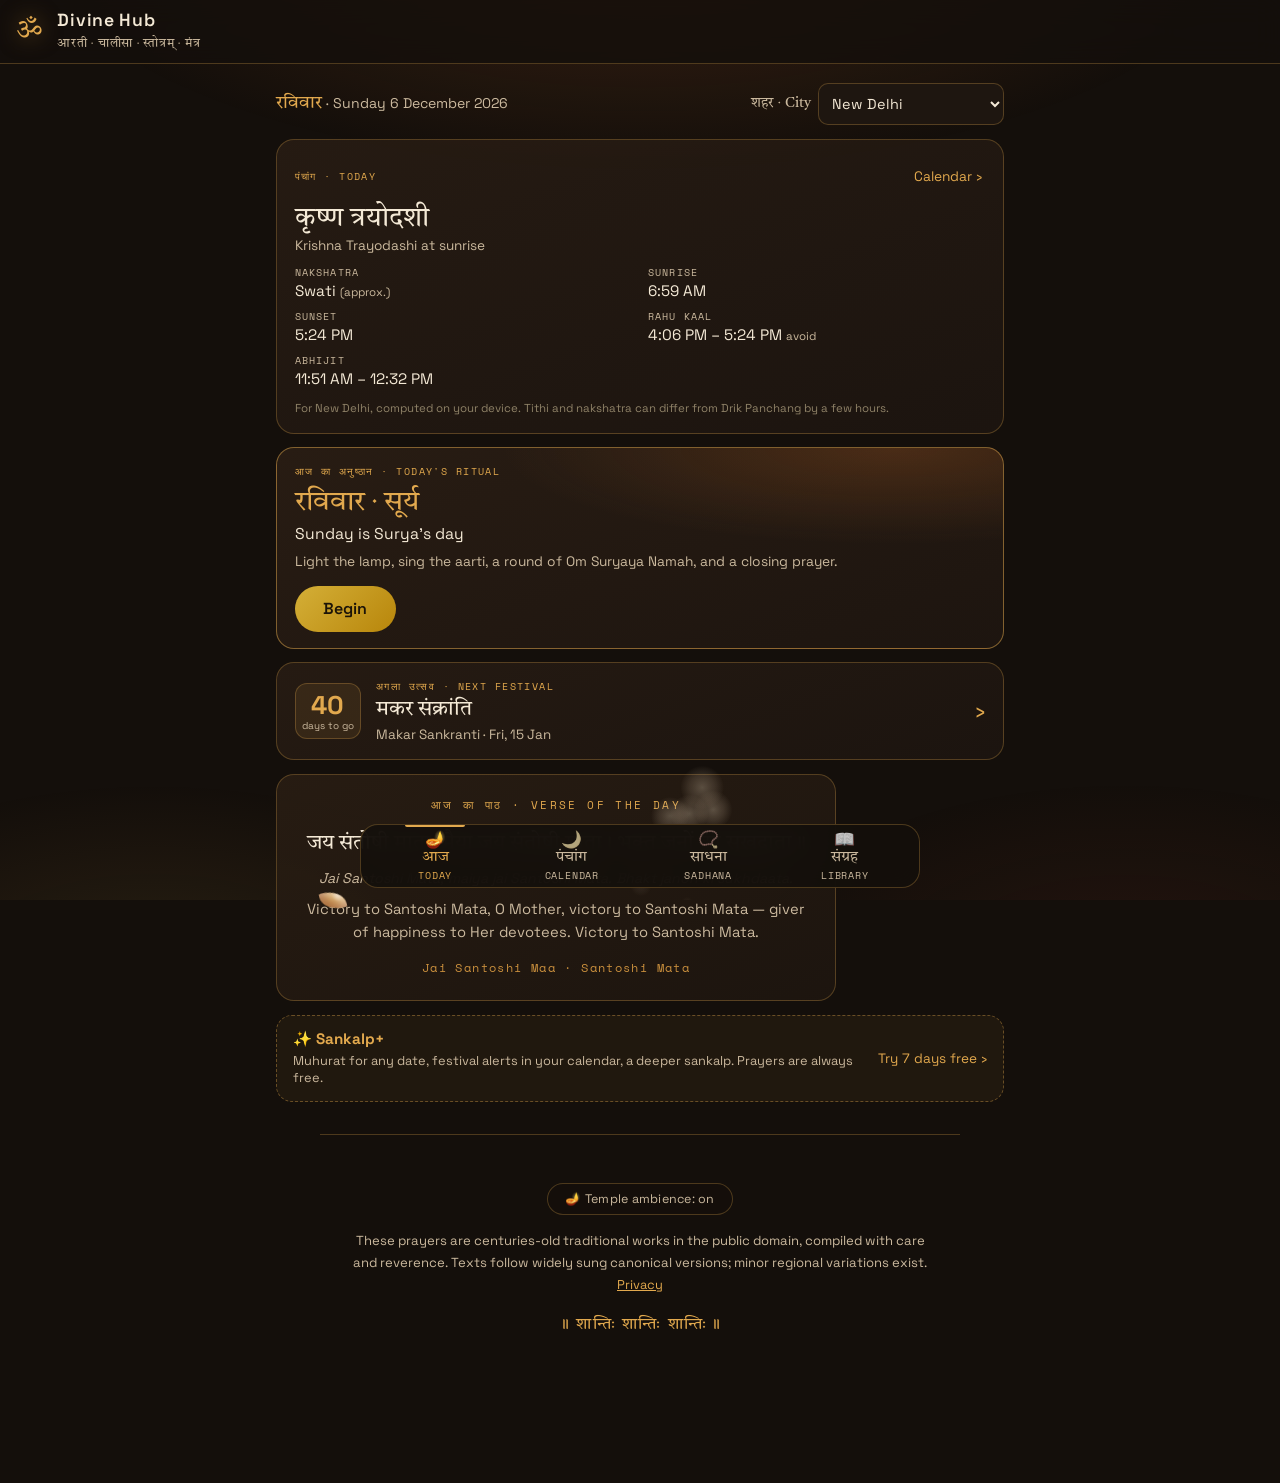
==== commit 7192cec9: "Merge MES-11 calendar redesign into deity aura; unify asset versions at v53 Co-Authored-By: Claude O" ====
--- a/index.html
+++ b/index.html
@@ -9,7 +9,7 @@
 <meta name="description" content="A serene home for sacred Hindu prayers — aartis, chalisas, stotrams and mantras with Devanagari lyrics, transliteration, full English meaning, and audio narration.">
 <link rel="preconnect" href="https://fonts.googleapis.com">
 <link rel="preconnect" href="https://fonts.gstatic.com" crossorigin>
-<link href="https://fonts.googleapis.com/css2?family=Space+Grotesk:wght@300;400;500;600;700&family=Space+Mono:wght@400;700&family=Tiro+Devanagari+Hindi:ital@0;1&display=swap" rel="stylesheet">
+<link href="https://fonts.googleapis.com/css2?family=Cormorant+Garamond:wght@500;600&family=Space+Grotesk:wght@300;400;500;600;700&family=Space+Mono:wght@400;700&family=Tiro+Devanagari+Hindi:ital@0;1&display=swap" rel="stylesheet">
 <meta property="og:type" content="website">
 <meta property="og:site_name" content="Divine Hub">
 <meta property="og:title" content="Divine Hub — Aartis, Stotrams & Mantras">
@@ -27,7 +27,7 @@
 <meta name="apple-mobile-web-app-status-bar-style" content="black-translucent">
 <meta name="apple-mobile-web-app-title" content="Divine Hub">
 <link rel="apple-touch-icon" href="icons/apple-touch-icon.png">
-<link rel="stylesheet" href="styles.css?v=51">
+<link rel="stylesheet" href="styles.css?v=53">
 <link rel="icon" href="data:image/svg+xml,<svg xmlns='http://www.w3.org/2000/svg' viewBox='0 0 100 100'><text y='0.9em' font-size='90'>🪔</text></svg>">
 </head>
 <body>
@@ -78,18 +78,23 @@
     <h2 class="tab-title"><span class="tab-title-dev">पंचांग</span> Calendar</h2>
     <p class="tab-sub">Tithis, festivals and vrat days. Tap a date for its rituals; tap a festival for muhurat, puja and aarti.</p>
   </header>
-  <div class="cal-month panchang-sheet" id="panchangSection">
-    <div class="pk-nav">
-      <button id="pkPrev" class="pk-nav-btn" aria-label="Previous month">‹</button>
-      <span id="pkMonthLabel" class="pk-month-label"></span>
-      <button id="pkNext" class="pk-nav-btn" aria-label="Next month">›</button>
-    </div>
-    <div class="pk-book">
-      <div class="pk-page" id="pkPage"></div>
-    </div>
-    <div class="pk-legend">
-      <span>● Purnima</span><span>○ Amavasya</span><span>☾ Ekadashi</span><span>🪔 festival</span><span>🔔 reminder set</span>
-    </div>
+  <div class="wp" id="panchangSection">
+    <div class="wp-hanger" aria-hidden="true">
+      <svg class="wp-cord" viewBox="0 0 200 34" preserveAspectRatio="none"><path d="M0 33 100 4 200 33"/></svg>
+      <span class="wp-nail"></span>
+      <span class="wp-bar"><i></i><i></i></span>
+    </div>
+    <div class="wp-stage" id="pkStage" role="group" aria-roledescription="wall calendar" aria-label="Month calendar. Left and right arrow keys change the month; swipe to turn the page."></div>
+    <p class="wp-key" aria-label="Key">
+      <span><svg viewBox="-12 -12 24 24" width="11" height="11" aria-hidden="true"><circle r="10" class="wm-full"/></svg>Purnima</span>
+      <span><svg viewBox="-12 -12 24 24" width="11" height="11" aria-hidden="true"><circle r="9.4" class="wm-new"/></svg>Amavasya</span>
+      <span><svg viewBox="-12 -12 24 24" width="11" height="11" aria-hidden="true"><circle r="10" class="wm-dark"/><path class="wm-lit" d="M0,-10A10,10 0 0 1 0,10A4,10 0 0 0 0,-10Z"/></svg>Shukla</span>
+      <span><svg viewBox="-12 -12 24 24" width="11" height="11" aria-hidden="true"><circle r="10" class="wm-dark"/><path class="wm-lit" d="M0,-10A10,10 0 0 0 0,10A4,10 0 0 1 0,-10Z"/></svg>Krishna</span>
+      <span><svg class="wp-leaf-g" viewBox="0 0 12 12" width="10" height="10" aria-hidden="true"><path d="M1.6 10.4C1.6 5.2 4.8 1.6 10.6 1.4 10.6 7 7.2 10.4 1.6 10.4Z"/><path class="vein" d="M1.6 10.4 7.6 4.4"/></svg>Ekadashi</span>
+      <span><svg class="wp-diya" viewBox="0 0 16 14" width="12" height="11" aria-hidden="true"><path class="fl" d="M8 .6C9.9 3.3 10 5 8 6.9 6 5 6.1 3.3 8 .6Z"/><path class="bw" d="M1.2 7.8H14.8C14 11.2 11.3 13 8 13S2 11.2 1.2 7.8Z"/></svg>Festival</span>
+      <span><i class="wp-chg" aria-hidden="true"></i>Tithi changes in the day</span>
+    </p>
+    <p class="wp-sr" id="pkLive" aria-live="polite"></p>
   </div>
   <div class="cal-chips" id="calChips" role="group" aria-label="Filter the list">
     <button type="button" class="cal-chip" data-f="festival" aria-pressed="false">🪔 Festivals</button>
@@ -286,8 +291,8 @@
   </div>
 </section>
 
-<div id="pkCardOverlay" class="pk-card-overlay" hidden>
-  <div class="pk-card" id="pkCard" role="dialog" aria-label="Tithi details"></div>
+<div id="pkCardOverlay" class="wsh-ov" hidden>
+  <div class="wsh" id="pkCard" role="dialog" aria-modal="true" aria-label="Day details"></div>
 </div>
 
 <div id="chatPanel" class="chat-panel" role="dialog" aria-label="Divine Guide" hidden>
@@ -353,7 +358,7 @@
 <script src="almanac.js?v=50"></script>
 <script src="sandhya.js?v=50"></script>
 <script src="japa.js?v=50"></script>
-<script src="panchang.js?v=50"></script>
+<script src="panchang.js?v=51"></script>
 <script src="muhurat.js?v=47"></script>
 <script src="diwali.js?v=50"></script>
 <script src="sections.js?v=50"></script>
@@ -363,7 +368,7 @@
 <script src="calendar.js?v=50"></script>
 <script src="library.js?v=50"></script>
 <script src="today.js?v=50"></script>
-<script src="shell.js?v=50"></script>
+<script src="shell.js?v=52"></script>
 <script src="backnav.js?v=50"></script>
 </body>
 </html>
--- a/styles.css
+++ b/styles.css
@@ -3196,3 +3196,308 @@
 @media (prefers-reduced-motion: reduce) {
   .aura-layer { transition: none; }
 }
+/* ==========================================================================
+   Calendar v2 · wall panchang
+   A temple wall-panchang on deep warm paper with gold-leaf rules, hung from a
+   lacquered bar. Months turn like real pages (rotateX about the top edge).
+   ========================================================================== */
+.wp {
+  --wp-paper: #1d150e;
+  --wp-paper-hi: #2a1d12;
+  --wp-paper-lo: #140e09;
+  --wp-ink: #f4e9d6;
+  --wp-mute: #a8957a;
+  --wp-rule: rgba(226, 169, 78, 0.12);
+  --wp-gold: #e2a94e;
+  --wp-gold-hi: #f3d28c;
+  --wp-marigold: #f6a22b;
+  --wp-tulsi: #a9c77c;
+  --wp-grain: url("data:image/svg+xml;utf8,<svg xmlns='http://www.w3.org/2000/svg' width='180' height='180'><filter id='n'><feTurbulence type='fractalNoise' baseFrequency='.9' numOctaves='2' stitchTiles='stitch'/><feColorMatrix values='0 0 0 0 1  0 0 0 0 .86  0 0 0 0 .66  0 0 0 .9 0'/></filter><rect width='100%' height='100%' filter='url(%23n)' opacity='.07'/></svg>");
+  position: relative;
+  max-width: 660px;
+  margin: 0.2rem auto 1.1rem;
+  padding-top: 44px;
+  overflow-x: clip;
+}
+.wp-sr { position: absolute; width: 1px; height: 1px; overflow: hidden; clip: rect(0 0 0 0); clip-path: inset(50%); white-space: nowrap; }
+
+/* hanger: nail, cord and the lacquered bar the page hangs from */
+.wp-hanger { position: absolute; top: 0; left: 0; right: 0; height: 44px; pointer-events: none; z-index: 1; }
+.wp-cord { position: absolute; top: 4px; left: 28%; width: 44%; height: 30px; overflow: visible; }
+.wp-cord path { fill: none; stroke: rgba(226, 169, 78, 0.55); stroke-width: 1.2; vector-effect: non-scaling-stroke; }
+.wp-nail { position: absolute; top: 0; left: 50%; width: 9px; height: 9px; margin-left: -4.5px; border-radius: 50%;
+  background: radial-gradient(circle at 35% 30%, #fbe2a6, #b07a30 60%, #5a3a14); box-shadow: 0 2px 4px rgba(0, 0, 0, 0.6); }
+.wp-bar { position: absolute; left: 6px; right: 6px; bottom: 0; height: 12px; border-radius: 4px 4px 1px 1px;
+  background: linear-gradient(180deg, #3a2716 0%, #24180d 55%, #150d07 100%);
+  box-shadow: inset 0 1px 0 rgba(243, 210, 140, 0.35), inset 0 -1px 0 rgba(226, 169, 78, 0.45), 0 3px 8px rgba(0, 0, 0, 0.55); }
+.wp-bar i { position: absolute; top: -4px; width: 9px; height: 9px; margin-left: -4.5px; border-radius: 50%;
+  border: 1.5px solid #d9a24c; background: #1a1109; box-shadow: 0 0 0 1px rgba(0, 0, 0, 0.5); }
+.wp-bar i:first-child { left: 28%; }
+.wp-bar i:last-child { left: 72%; }
+
+/* stage: every leaf stacks in one grid cell; perspective for the turn */
+.wp-stage { position: relative; z-index: 2; display: grid; perspective: 2200px; perspective-origin: 50% -20%;
+  touch-action: pan-y; -webkit-user-select: none; user-select: none; -webkit-tap-highlight-color: transparent; }
+.wp-leaf { grid-area: 1 / 1; position: relative; transform-origin: 50% 0; transform-style: preserve-3d; }
+.wp-leaf.is-turning { will-change: transform; z-index: 3; }
+.wp-face, .wp-back { border-radius: 2px 2px 12px 12px; -webkit-backface-visibility: hidden; backface-visibility: hidden; }
+.wp-face {
+  position: relative; padding: 16px 16px 14px;
+  background:
+    var(--wp-grain),
+    radial-gradient(120% 70% at 50% 0%, var(--wp-paper-hi) 0%, var(--wp-paper) 55%, var(--wp-paper-lo) 100%);
+  box-shadow: 0 22px 44px -16px rgba(0, 0, 0, 0.8), 0 3px 8px rgba(0, 0, 0, 0.45), inset 0 1px 0 rgba(255, 226, 170, 0.05);
+}
+/* gold-leaf double rule */
+.wp-face::before { content: ''; position: absolute; inset: 6px; border-radius: 1px 1px 8px 8px; pointer-events: none;
+  border: 1px solid rgba(226, 169, 78, 0.5); box-shadow: inset 0 0 0 3px transparent, inset 0 0 0 4px rgba(226, 169, 78, 0.14); }
+.wp-corner { position: absolute; width: 18px; height: 18px; pointer-events: none;
+  background: url("data:image/svg+xml;utf8,<svg xmlns='http://www.w3.org/2000/svg' viewBox='0 0 18 18'><path d='M1.5 16.5V7.5Q1.5 1.5 7.5 1.5H16.5' fill='none' stroke='%23e2a94e' stroke-width='1'/><path d='M7 4.6 8.4 6 7 7.4 5.6 6Z' fill='%23f3d28c'/></svg>") no-repeat center / contain; }
+.c-tl { top: 3px; left: 3px; }
+.c-tr { top: 3px; right: 3px; transform: scaleX(-1); }
+.c-bl { bottom: 3px; left: 3px; transform: scaleY(-1); }
+.c-br { bottom: 3px; right: 3px; transform: scale(-1, -1); }
+.wp-back { position: absolute; inset: 0; transform: rotateX(180deg); display: grid; place-items: center;
+  background: var(--wp-grain), linear-gradient(180deg, #221710, #160f0a);
+  box-shadow: inset 0 0 0 1px rgba(226, 169, 78, 0.18); }
+.wp-back-mark { font-family: var(--font-dev); font-size: 3rem; color: rgba(226, 169, 78, 0.12); }
+.wp-gloss, .wp-shade { position: absolute; inset: 0; border-radius: inherit; pointer-events: none; opacity: 0; }
+.wp-gloss { background: linear-gradient(180deg, rgba(255, 228, 176, 0.14) 0%, rgba(0, 0, 0, 0) 28%, rgba(0, 0, 0, 0.5) 100%); }
+.wp-shade { z-index: 2; background: linear-gradient(180deg, rgba(5, 3, 2, 0.95) 0%, rgba(5, 3, 2, 0.5) 45%, rgba(5, 3, 2, 0.25) 100%); }
+
+/* header */
+.wp-head { position: relative; display: grid; grid-template-columns: 44px minmax(0, 1fr) 44px; align-items: center; gap: 4px; padding: 6px 4px 0; }
+.wp-arrow { width: 44px; height: 44px; display: grid; place-items: center; border-radius: 50%; cursor: pointer;
+  background: transparent; border: 1px solid rgba(226, 169, 78, 0.3); color: var(--wp-gold); transition: background 0.2s, border-color 0.2s; }
+.wp-arrow svg, .wp-pk-step svg { fill: none; stroke: currentColor; stroke-width: 1.8; stroke-linecap: round; stroke-linejoin: round; }
+.wp-arrow:hover { background: rgba(226, 169, 78, 0.08); border-color: rgba(226, 169, 78, 0.55); }
+.wp-arrow:disabled { opacity: 0.22; cursor: default; background: transparent; }
+.wp-title { min-width: 0; display: flex; flex-direction: column; align-items: center; gap: 2px; padding: 4px 6px 6px; border-radius: 14px;
+  background: transparent; border: 0; color: var(--wp-ink); cursor: pointer; font: inherit; }
+.wp-title:hover { background: rgba(226, 169, 78, 0.05); }
+.wp-kicker { font-family: var(--font-dev); font-size: 0.86rem; letter-spacing: 0.06em; color: var(--wp-gold); opacity: 0.85; line-height: 1.2; }
+.wp-month { font-family: 'Cormorant Garamond', 'Tiro Devanagari Hindi', Georgia, serif; font-weight: 600;
+  font-size: clamp(2.15rem, 10vw, 3.1rem); line-height: 0.95; letter-spacing: 0.01em; max-width: 100%; white-space: nowrap;
+  background: linear-gradient(180deg, #fae4ad 0%, #e9b866 48%, #b98232 100%); -webkit-background-clip: text; background-clip: text; color: transparent; }
+.wp-year { display: inline-flex; align-items: center; gap: 6px; font-family: 'Cormorant Garamond', Georgia, serif; font-weight: 500;
+  font-size: 1.05rem; letter-spacing: 0.34em; color: var(--wp-mute); padding-left: 0.34em; }
+.wp-caret { fill: none; stroke: var(--wp-gold); stroke-width: 1.6; stroke-linecap: round; stroke-linejoin: round; margin-left: -0.2em; }
+.wp-orn { display: flex; align-items: center; gap: 10px; margin: 8px 8px 8px; }
+.wp-orn span { flex: 1; height: 1px; background: linear-gradient(90deg, transparent, rgba(226, 169, 78, 0.6)); }
+.wp-orn span:last-child { background: linear-gradient(270deg, transparent, rgba(226, 169, 78, 0.6)); }
+.wp-orn b { width: 6px; height: 6px; transform: rotate(45deg); background: var(--wp-gold); box-shadow: 0 0 8px rgba(226, 169, 78, 0.6); }
+
+/* weekday row */
+.wp-wk { display: grid; grid-template-columns: repeat(7, minmax(0, 1fr)); text-align: center; padding: 0 0 7px; border-bottom: 1px solid rgba(226, 169, 78, 0.3); }
+.wp-wk b { display: block; font: 600 0.6rem/1.2 var(--font-ui); letter-spacing: 0.16em; text-transform: uppercase; color: var(--wp-mute); padding-left: 0.16em; }
+.wp-wk i { display: block; font: normal 0.7rem/1.3 var(--font-dev); color: var(--wp-gold); opacity: 0.8; }
+
+/* day grid: always six weeks, so every page is the same height */
+.wp-grid { display: grid; grid-template-columns: repeat(7, minmax(0, 1fr)); grid-auto-rows: minmax(72px, auto); }
+.wp-day { position: relative; min-width: 0; display: flex; flex-direction: column; align-items: stretch; gap: 3px; padding: 7px 6px 6px;
+  overflow: hidden; background: transparent; border: 0; border-radius: 0; color: var(--wp-ink); font: inherit; text-align: left; cursor: pointer;
+  box-shadow: inset -1px -1px 0 var(--wp-rule); transition: background 0.18s; }
+.wp-day:nth-child(7n) { box-shadow: inset 0 -1px 0 var(--wp-rule); }
+.wp-day:nth-child(n+36) { box-shadow: inset -1px 0 0 var(--wp-rule); }
+.wp-day:nth-child(42) { box-shadow: none; }
+.wp-day.is-blank { cursor: default; pointer-events: none; }
+.wp-day:not(.is-blank):hover { background: rgba(226, 169, 78, 0.06); }
+.wp-day:focus-visible { outline: 2px solid var(--wp-gold-hi); outline-offset: -3px; border-radius: 6px; }
+.wp-day-top { display: flex; align-items: flex-start; justify-content: space-between; gap: 2px; min-width: 0; }
+.wp-num { font-family: 'Cormorant Garamond', Georgia, serif; font-weight: 600; font-size: 1.55rem; line-height: 0.9;
+  font-variant-numeric: lining-nums; color: var(--wp-ink); letter-spacing: -0.01em; }
+.wp-glyphs { position: absolute; top: 7px; right: 5px; display: flex; flex-direction: column; align-items: center; gap: 3px; }
+.wp-tail { grid-column: 1 / -1; flex-direction: row; align-items: center; justify-content: center; gap: 12px; padding: 0 18%; box-shadow: none !important; }
+.wp-tail i { flex: 1; height: 1px; background: linear-gradient(90deg, transparent, rgba(226, 169, 78, 0.35)); }
+.wp-tail i:last-child { background: linear-gradient(270deg, transparent, rgba(226, 169, 78, 0.35)); }
+.wp-tail b { font: 400 0.9rem/1 var(--font-dev); color: rgba(226, 169, 78, 0.55); letter-spacing: 0.08em; white-space: nowrap; }
+.wp-day .wp-moon { width: 12px; height: 12px; display: block; }
+.wp-tithi { display: flex; align-items: center; gap: 3px; min-width: 0; margin-top: 3px; }
+.wp-tt { min-width: 0; overflow: hidden; white-space: nowrap; text-overflow: ellipsis; font-family: var(--font-dev); font-size: 0.74rem; line-height: 1.3; color: var(--wp-mute); }
+.wp-chg { flex: none; display: inline-block; width: 3px; height: 3px; border-radius: 50%; background: var(--wp-gold); opacity: 0.8; align-self: flex-start; margin-top: 0.42em; }
+.wp-fl { display: flex; align-items: center; gap: 3px; min-width: 0; margin-top: auto; }
+.wp-fn { min-width: 0; overflow: hidden; white-space: nowrap; text-overflow: ellipsis; font: 600 0.62rem/1.2 var(--font-ui); color: var(--wp-gold-hi); letter-spacing: 0.01em; }
+.wp-diya { flex: none; display: block; }
+.wp-diya .fl { fill: var(--wp-marigold); }
+.wp-diya .bw { fill: var(--wp-gold); }
+.wp-leaf-g { display: block; flex: none; }
+.wp-leaf-g path { fill: var(--wp-tulsi); }
+.wp-leaf-g .vein { fill: none; stroke: #2b3a1d; stroke-width: 0.8; }
+
+/* moon glyphs */
+.wm-dark { fill: rgba(244, 233, 214, 0.07); stroke: rgba(226, 169, 78, 0.38); stroke-width: 1.1; }
+.wm-lit { fill: #f0d9a8; }
+.wm-full { fill: #fff0cc; }
+.wp-moon.wm-purnima { overflow: visible; filter: drop-shadow(0 0 2.5px rgba(255, 222, 150, 0.95)) drop-shadow(0 0 6px rgba(246, 190, 90, 0.55)); }
+.wm-new { fill: #0b0704; stroke: rgba(226, 169, 78, 0.6); stroke-width: 1.3; }
+
+/* day states */
+.wp-day.is-vrat .wp-tt { color: var(--wp-gold-hi); }
+.wp-day.is-purnima .wp-num { color: #fff1d2; }
+.wp-day.is-amavasya .wp-num { color: #d9c9ad; }
+.wp-day.is-today { background: radial-gradient(90% 70% at 28% 22%, rgba(246, 162, 43, 0.17), transparent 70%); }
+.wp-day.is-today .wp-num { display: inline-grid; place-items: center; width: 1.85rem; height: 1.85rem; margin: -0.28rem 0 -0.12rem -0.3rem;
+  border-radius: 50%; font-size: 1.28rem; color: #fff4de;
+  box-shadow: 0 0 0 1.5px var(--wp-marigold), 0 0 12px 2px rgba(246, 162, 43, 0.45), inset 0 0 8px rgba(246, 162, 43, 0.35); }
+.wp-day.is-selected { box-shadow: inset 0 0 0 1.5px var(--wp-gold), inset 0 0 14px rgba(226, 169, 78, 0.12); border-radius: 6px; }
+
+/* key */
+.wp-key { display: flex; flex-wrap: wrap; justify-content: center; gap: 0.35rem 0.95rem; margin: 0.85rem 4px 0;
+  font: 500 0.68rem/1.3 var(--font-ui); letter-spacing: 0.03em; color: rgba(226, 169, 78, 0.72); }
+.wp-key span { display: inline-flex; align-items: center; gap: 5px; white-space: nowrap; }
+.wp-key svg { display: block; flex: none; }
+.wp-key .wp-chg { margin: 0 2px 0 0; align-self: center; width: 4px; height: 4px; }
+
+/* month-year picker */
+.wp-picker { position: absolute; z-index: 6; top: 132px; left: 50%; transform: translateX(-50%); width: min(304px, calc(100% - 24px));
+  padding: 12px; border-radius: 16px; border: 1px solid rgba(226, 169, 78, 0.45);
+  background: var(--wp-grain), linear-gradient(180deg, #2a1d12, #1c140d);
+  box-shadow: 0 24px 60px rgba(0, 0, 0, 0.7), 0 0 0 4px rgba(20, 14, 9, 0.6); animation: wpPop 0.16s ease-out; }
+.wp-picker[hidden] { display: none; }
+@keyframes wpPop { from { opacity: 0; transform: translate(-50%, -6px); } to { opacity: 1; transform: translate(-50%, 0); } }
+.wp-pk-year { display: grid; grid-template-columns: 40px 1fr 40px; align-items: center; margin-bottom: 10px; }
+.wp-pk-y { text-align: center; font-family: 'Cormorant Garamond', Georgia, serif; font-weight: 600; font-size: 1.7rem; color: var(--wp-gold-hi); letter-spacing: 0.08em; }
+.wp-pk-step { width: 40px; height: 40px; display: grid; place-items: center; border-radius: 50%; cursor: pointer; background: transparent;
+  border: 1px solid rgba(226, 169, 78, 0.3); color: var(--wp-gold); }
+.wp-pk-step:disabled { opacity: 0.22; cursor: default; }
+.wp-pk-months { display: grid; grid-template-columns: repeat(3, minmax(0, 1fr)); gap: 6px; }
+.wp-pk-months button { min-height: 44px; border-radius: 10px; cursor: pointer; background: transparent; border: 1px solid rgba(226, 169, 78, 0.18);
+  color: var(--wp-ink); font: 500 0.9rem var(--font-ui); letter-spacing: 0.04em; }
+.wp-pk-months button:hover { border-color: rgba(226, 169, 78, 0.5); background: rgba(226, 169, 78, 0.06); }
+.wp-pk-months button.is-on { background: linear-gradient(180deg, #f0c375, #d9973f); border-color: transparent; color: #1a1008; font-weight: 600; }
+.wp-pk-months button:disabled { opacity: 0.25; cursor: default; }
+.wp-pk-months button:focus-visible, .wp-pk-step:focus-visible, .wp-arrow:focus-visible, .wp-title:focus-visible { outline: 2px solid var(--wp-gold-hi); outline-offset: 2px; }
+
+/* phones */
+@media (max-width: 460px) {
+  .wp { margin-left: -8px; margin-right: -8px; padding-top: 40px; }
+  .wp-hanger { height: 40px; }
+  .wp-face { padding: 13px 7px 10px; }
+  .wp-head { grid-template-columns: 40px minmax(0, 1fr) 40px; padding: 4px 4px 0; }
+  .wp-arrow { width: 40px; height: 40px; }
+  .wp-orn { margin: 6px 6px 6px; }
+  .wp-grid { grid-auto-rows: minmax(64px, auto); }
+  .wp-day { padding: 6px 3px 5px 4px; gap: 2px; }
+  .wp-num { font-size: 1.32rem; }
+  .wp-day .wp-moon { width: 11px; height: 11px; }
+  .wp-glyphs { gap: 2px; top: 6px; right: 3px; }
+  .wp-tt { font-size: 0.64rem; }
+  .wp-fn { font-size: 0.52rem; }
+  .wp-fl .wp-diya { width: 9px; height: 8px; }
+  .wp-day.is-today .wp-num { width: 1.6rem; height: 1.6rem; font-size: 1.12rem; margin: -0.22rem 0 -0.1rem -0.22rem; }
+  .wp-wk b { font-size: 0.54rem; letter-spacing: 0.1em; padding-left: 0.1em; }
+  .wp-wk i { font-size: 0.64rem; }
+  .wp-picker { top: 118px; }
+}
+/* desktop: a generous, centred sheet */
+@media (min-width: 761px) {
+  .wp-face { padding: 22px 26px 20px; }
+  .wp-grid { grid-auto-rows: minmax(86px, auto); }
+  .wp-day { padding: 9px 8px 8px; }
+  .wp-glyphs { top: 10px; right: 8px; }
+  .wp-num { font-size: 1.85rem; }
+  .wp-day .wp-moon { width: 14px; height: 14px; }
+  .wp-tt { font-size: 0.82rem; }
+  .wp-fn { font-size: 0.68rem; }
+  .wp-wk b { font-size: 0.64rem; }
+  .wp-wk i { font-size: 0.78rem; }
+}
+
+/* ---------- day sheet ---------- */
+.wsh-ov { position: fixed; inset: 0; z-index: 95; display: flex; align-items: flex-end; justify-content: center;
+  background: rgba(8, 5, 3, 0.66); opacity: 0; transition: opacity 0.2s ease-out; }
+.wsh-ov[hidden] { display: none; }
+.wsh-ov.is-open { opacity: 1; }
+.wsh { --wp-gold: #e2a94e; --wp-gold-hi: #f3d28c; --wp-marigold: #f6a22b; --wp-tulsi: #a9c77c; --wp-mute: #a8957a; --wp-ink: #f4e9d6;
+  position: relative; width: 100%; max-width: 560px; max-height: 88vh; max-height: 88dvh; overflow-y: auto; overscroll-behavior: contain;
+  padding: 10px 18px calc(24px + env(safe-area-inset-bottom, 0px)); color: var(--wp-ink);
+  background: url("data:image/svg+xml;utf8,<svg xmlns='http://www.w3.org/2000/svg' width='180' height='180'><filter id='n'><feTurbulence type='fractalNoise' baseFrequency='.9' numOctaves='2' stitchTiles='stitch'/><feColorMatrix values='0 0 0 0 1  0 0 0 0 .86  0 0 0 0 .66  0 0 0 .9 0'/></filter><rect width='100%' height='100%' filter='url(%23n)' opacity='.07'/></svg>"),
+    linear-gradient(180deg, #261a10 0%, #1b130c 45%, #170f0a 100%);
+  border: 1px solid rgba(226, 169, 78, 0.42); border-bottom: 0; border-radius: 22px 22px 0 0;
+  box-shadow: 0 -24px 60px rgba(0, 0, 0, 0.6); transform: translateY(28px); transition: transform 0.3s cubic-bezier(0.2, 0.7, 0.2, 1); }
+.wsh-ov.is-open .wsh { transform: none; }
+@media (min-width: 700px) {
+  .wsh-ov { align-items: center; padding: 1.5rem 2rem calc(var(--nav-h, 64px) + 28px); }
+  .wsh { max-height: calc(100vh - var(--nav-h, 64px) - 3.5rem); border-bottom: 1px solid rgba(226, 169, 78, 0.42); border-radius: 20px; padding-bottom: 24px; }
+}
+.wsh-grab { width: 42px; height: 4px; border-radius: 2px; background: rgba(226, 169, 78, 0.35); margin: 0 auto 12px; }
+.wsh-close { position: absolute; top: 14px; right: 14px; width: 40px; height: 40px; display: grid; place-items: center; border-radius: 50%;
+  border: 1px solid rgba(226, 169, 78, 0.3); background: rgba(20, 14, 9, 0.6); color: var(--wp-ink); cursor: pointer; }
+.wsh-close svg { fill: none; stroke: currentColor; stroke-width: 1.8; stroke-linecap: round; }
+.wsh-date { margin: 4px 52px 14px 0; font: 500 0.8rem/1.4 var(--font-ui); letter-spacing: 0.03em; color: var(--wp-mute); }
+.wsh-date span { font-family: var(--font-dev); color: var(--wp-gold); }
+.wsh-hero { display: flex; align-items: center; gap: 16px; padding-bottom: 16px; border-bottom: 1px solid rgba(226, 169, 78, 0.2); }
+.wsh-hero .wp-moon { flex: none; width: 50px; height: 50px; }
+.wsh-hero .wm-dark { stroke-width: 0.6; fill: rgba(244, 233, 214, 0.1); }
+.wsh-hero .wm-new { stroke-width: 0.7; }
+.wsh-hero-txt { min-width: 0; }
+.wsh-tithi { font-family: var(--font-dev); font-weight: 400; font-size: 2rem; line-height: 1.15; color: var(--wp-gold-hi); margin: 0; }
+.wsh-tithi-en { margin: 2px 0 0; font-size: 0.86rem; color: var(--wp-mute); line-height: 1.4; }
+.wsh-badges { display: flex; flex-wrap: wrap; gap: 6px; margin: 8px 0 0; }
+.wsh-badges:empty { display: none; }
+.wsh-badge { display: inline-flex; align-items: center; gap: 5px; padding: 3px 9px; border-radius: 999px; border: 1px solid rgba(226, 169, 78, 0.35);
+  font: 600 0.66rem/1.4 var(--font-ui); letter-spacing: 0.1em; text-transform: uppercase; color: var(--wp-gold-hi); }
+.wsh-badge[hidden] { display: none; }
+.wsh-badge svg { fill: none; stroke: currentColor; stroke-width: 1.7; }
+.wsh-badge .wp-leaf-g path { stroke: none; }
+.wsh-badge.is-today { border-color: rgba(246, 162, 43, 0.7); color: var(--wp-marigold); }
+.wsh-badge.is-rem { border-color: rgba(169, 199, 124, 0.6); color: #cfe3a8; }
+.wsh-fests { display: grid; gap: 8px; margin: 14px 0 0; }
+.wsh-fest { display: flex; align-items: center; gap: 12px; width: 100%; padding: 10px 12px; border-radius: 12px; cursor: pointer; text-align: left;
+  background: rgba(226, 169, 78, 0.07); border: 1px solid rgba(226, 169, 78, 0.3); color: var(--wp-ink); font: inherit; }
+.wsh-fest:hover { border-color: rgba(226, 169, 78, 0.6); }
+.wsh-fest .wp-diya { width: 22px; height: 19px; }
+.wsh-fest-txt { min-width: 0; display: flex; flex-direction: column; }
+.wsh-fest-txt b { font: 400 1.08rem/1.3 var(--font-dev); color: var(--wp-gold-hi); }
+.wsh-fest-txt small { font-size: 0.78rem; color: var(--wp-mute); }
+.wsh-go { margin-left: auto; color: var(--wp-gold); font-size: 1.3rem; line-height: 1; }
+.wsh-h { margin: 20px 0 8px; font: 600 0.66rem/1.2 var(--font-ui); letter-spacing: 0.2em; text-transform: uppercase; color: var(--wp-gold); }
+.wsh-tl { list-style: none; margin: 0; padding: 0; display: grid; gap: 8px; }
+.wsh-tl li { display: grid; grid-template-columns: minmax(0, 1fr) auto; grid-template-areas: "dev t" "en en"; gap: 0 12px; align-items: baseline;
+  padding-left: 12px; border-left: 2px solid rgba(226, 169, 78, 0.35); }
+.wsh-tl li:first-child { border-left-color: var(--wp-gold); }
+.wsh-tl-dev { grid-area: dev; font: 400 1.08rem/1.35 var(--font-dev); color: var(--wp-ink); }
+.wsh-tl-en { grid-area: en; font-size: 0.76rem; color: var(--wp-mute); }
+.wsh-tl-t { grid-area: t; font: 0.74rem/1.3 var(--font-mono); color: var(--wp-gold-hi); white-space: nowrap; }
+.wsh-grid { display: grid; grid-template-columns: repeat(2, minmax(0, 1fr)); gap: 1px; margin: 16px 0 0; border-radius: 12px; overflow: hidden;
+  background: rgba(226, 169, 78, 0.18); border: 1px solid rgba(226, 169, 78, 0.18); }
+.wsh-grid div { background: #1c140d; padding: 9px 12px 10px; min-width: 0; }
+.wsh-grid div:last-child:nth-child(odd) { grid-column: 1 / -1; }
+.wsh-grid dt { font: 600 0.62rem/1.3 var(--font-ui); letter-spacing: 0.16em; text-transform: uppercase; color: var(--wp-mute); }
+.wsh-grid dd { margin: 3px 0 0; font-size: 0.92rem; color: var(--wp-ink); }
+.wsh-grid dd small { display: block; font-size: 0.7rem; color: var(--wp-mute); }
+.wsh-plus { display: flex; align-items: center; justify-content: space-between; gap: 10px; width: 100%; margin: 10px 0 0; padding: 11px 12px; border-radius: 12px;
+  background: transparent; border: 1px dashed rgba(226, 169, 78, 0.4); color: var(--wp-mute); font: 500 0.82rem/1.35 var(--font-ui); text-align: left; cursor: pointer; }
+.wsh-plus b { color: var(--wp-gold-hi); white-space: nowrap; }
+.wsh-note { margin: 8px 0 0; font-size: 0.72rem; line-height: 1.45; color: rgba(203, 185, 158, 0.62); }
+.wsh-vrat p { margin: 0; font-size: 0.9rem; line-height: 1.5; color: #cbb99e; }
+.wsh-actions { display: grid; grid-template-columns: repeat(auto-fit, minmax(140px, 1fr)); gap: 8px; margin: 20px 0 4px; }
+.wsh-btn { display: inline-flex; align-items: center; justify-content: center; gap: 8px; min-height: 48px; padding: 10px 14px; border-radius: 12px; cursor: pointer;
+  background: transparent; border: 1px solid rgba(226, 169, 78, 0.45); color: var(--wp-gold-hi); font: 600 0.9rem/1.2 var(--font-ui); }
+.wsh-btn svg { fill: none; stroke: currentColor; stroke-width: 1.7; }
+.wsh-btn .wp-diya { width: 16px; height: 14px; }
+.wsh-btn:hover { background: rgba(226, 169, 78, 0.08); }
+.wsh-btn.is-gold { background: linear-gradient(180deg, #f2c87c, #d9973f); border-color: transparent; color: #1a1008; }
+.wsh-btn.is-gold .wp-diya .bw { fill: #1a1008; }
+.wsh-btn.is-gold .wp-diya .fl { fill: #8a3520; }
+.wsh-btn.is-on { background: rgba(169, 199, 124, 0.1); border-color: rgba(169, 199, 124, 0.6); color: #d3e6b0; }
+.wsh-btn:focus-visible, .wsh-fest:focus-visible, .wsh-close:focus-visible, .wsh-plus:focus-visible { outline: 2px solid var(--wp-gold-hi); outline-offset: 2px; }
+.wsh-more { margin-top: 18px; padding-top: 12px; border-top: 1px solid rgba(226, 169, 78, 0.2); }
+.wsh-more summary { cursor: pointer; font-size: 0.88rem; color: var(--wp-gold-hi); padding: 6px 0; }
+.wsh-more summary span { font-family: var(--font-dev); }
+.wsh-about { margin: 10px 0; font-size: 0.88rem; line-height: 1.55; color: #cbb99e; }
+.wsh-list { margin: 0 0 12px; padding-left: 1.1rem; display: grid; gap: 6px; font-size: 0.88rem; line-height: 1.5; color: #cbb99e; }
+.wsh-jaap { padding: 12px; border-radius: 12px; text-align: center; background: rgba(226, 169, 78, 0.07); border: 1px solid rgba(226, 169, 78, 0.22); }
+.wsh-jaap p { margin: 0; }
+.wsh-jaap-dev { font: 400 1.15rem/1.4 var(--font-dev); color: var(--wp-gold-hi); }
+.wsh-jaap-line { font-size: 0.88rem; color: var(--wp-ink); margin-top: 2px !important; }
+.wsh-jaap-note { font-size: 0.78rem; color: var(--wp-mute); margin-top: 4px !important; }
+
+@media (prefers-reduced-motion: reduce) {
+  .wsh, .wsh-ov { transition: none; }
+  .wp-picker { animation: none; }
+}
+
+/* keep the calendar clear: no incense vapour or petals over dates */
+html[data-tab="calendar"] .amb-smoke,
+html[data-tab="calendar"] .amb-petal { display: none !important; }
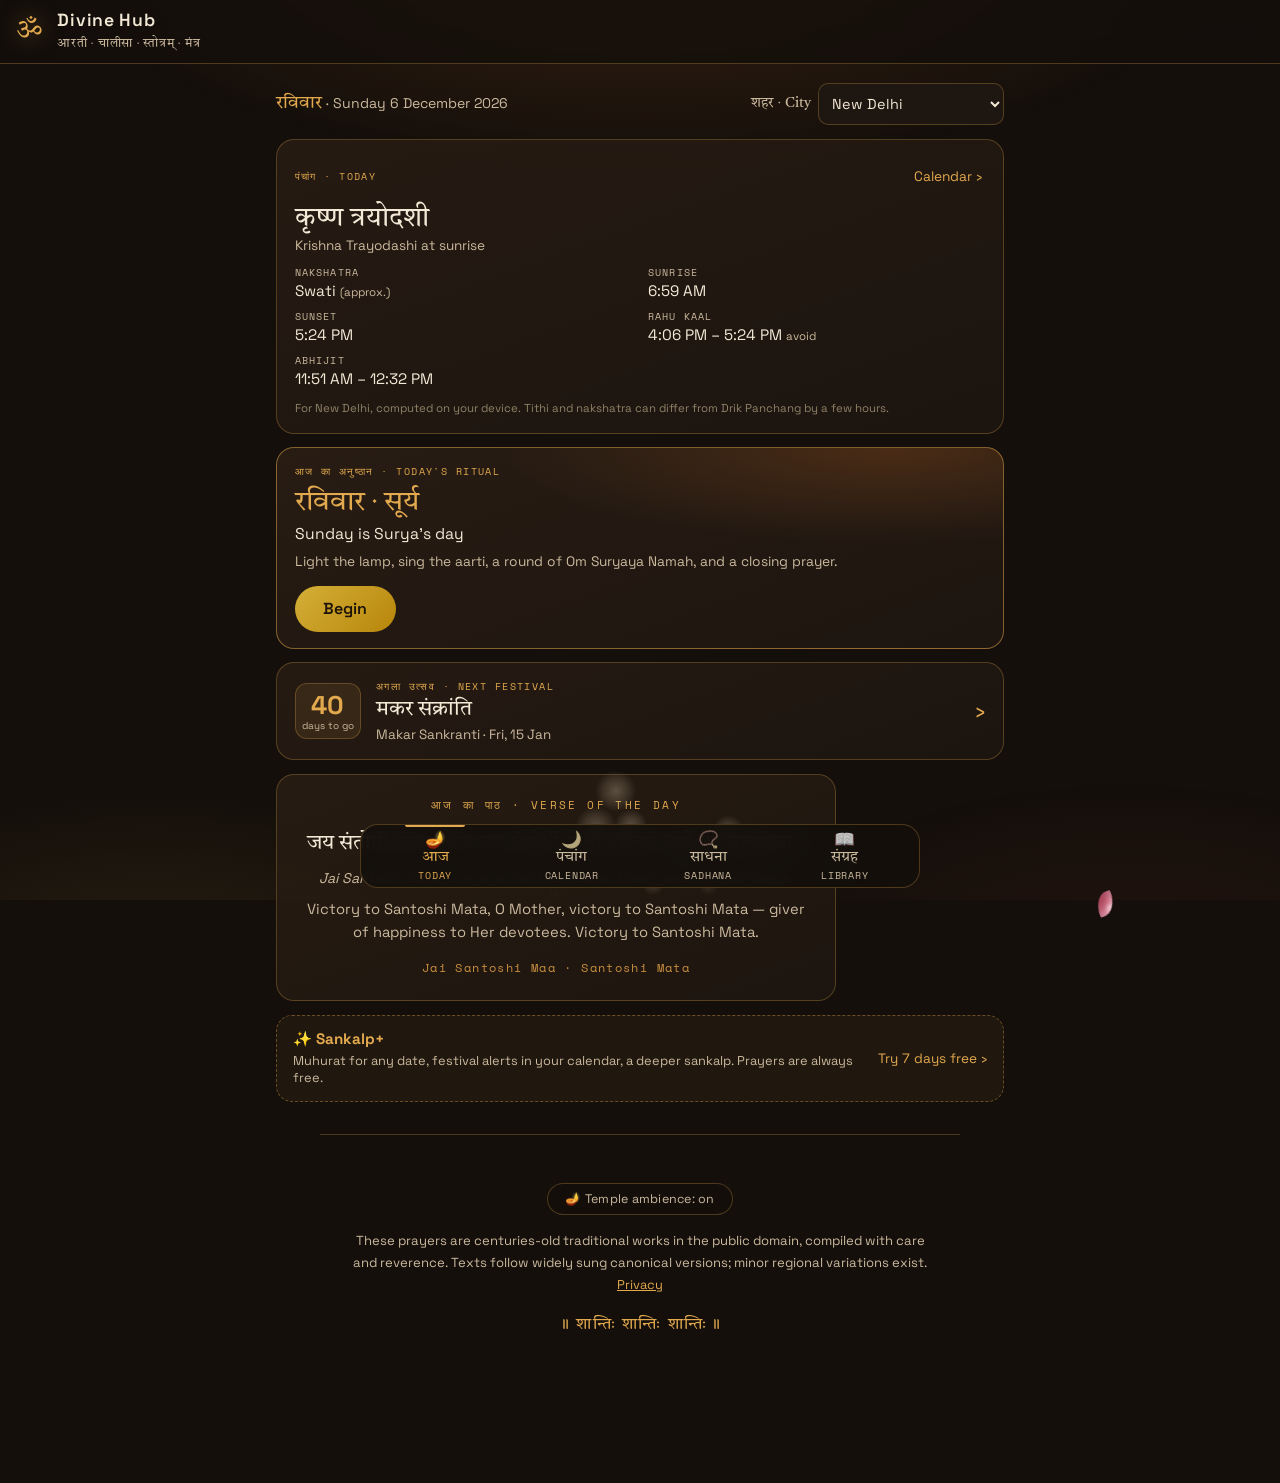
==== commit 2c7891d2: "Focus mode: let the devotee choose the prayer instead of a default Co-Authored-By: Claude Opus 5.5 <" ====
--- a/index.html
+++ b/index.html
@@ -27,7 +27,7 @@
 <meta name="apple-mobile-web-app-status-bar-style" content="black-translucent">
 <meta name="apple-mobile-web-app-title" content="Divine Hub">
 <link rel="apple-touch-icon" href="icons/apple-touch-icon.png">
-<link rel="stylesheet" href="styles.css?v=53">
+<link rel="stylesheet" href="styles.css?v=54">
 <link rel="icon" href="data:image/svg+xml,<svg xmlns='http://www.w3.org/2000/svg' viewBox='0 0 100 100'><text y='0.9em' font-size='90'>🪔</text></svg>">
 </head>
 <body>
@@ -349,9 +349,9 @@
 <script src="audio.js?v=49"></script>
 <script src="aura.js?v=51"></script>
 <script src="app.js?v=51"></script>
-<script src="focus.js?v=46"></script>
+<script src="focus.js?v=54"></script>
 <script src="journeys.js?v=50"></script>
-<script src="sadhana.js?v=50"></script>
+<script src="sadhana.js?v=54"></script>
 <script src="plus.js?v=48"></script>
 <script src="sankalp.js?v=50"></script>
 <script src="quizzes.js?v=46"></script>
@@ -364,7 +364,7 @@
 <script src="sections.js?v=50"></script>
 <script src="ambience.js?v=46"></script>
 <script src="deities.js?v=50"></script>
-<script src="session.js?v=51"></script>
+<script src="session.js?v=54"></script>
 <script src="calendar.js?v=50"></script>
 <script src="library.js?v=50"></script>
 <script src="today.js?v=50"></script>
--- a/styles.css
+++ b/styles.css
@@ -3501,3 +3501,30 @@
 /* keep the calendar clear: no incense vapour or petals over dates */
 html[data-tab="calendar"] .amb-smoke,
 html[data-tab="calendar"] .amb-petal { display: none !important; }
+
+/* ---------- focus mode: choose what to chant ---------- */
+.fv-top { gap: 0.6rem; }
+.fv-change { flex-shrink: 0; margin-left: auto; min-height: 38px; padding: 0 0.9rem; border-radius: 999px; border: 1px solid var(--gold-dim); background: transparent; color: var(--gold); font-family: var(--font-ui); font-size: 0.82rem; font-weight: 600; cursor: pointer; }
+.fv-change:hover, .fv-change:focus-visible { border-color: var(--gold); outline: none; box-shadow: 0 0 0 2px rgba(226, 169, 78, 0.25); }
+.fv-picker { position: absolute; inset: 0; z-index: 5; display: flex; flex-direction: column; gap: 0.8rem; padding: max(1rem, env(safe-area-inset-top, 0px)) max(1.1rem, env(safe-area-inset-right, 0px)) max(1rem, env(safe-area-inset-bottom, 0px)) max(1.1rem, env(safe-area-inset-left, 0px)); background: var(--ink); }
+.fv-picker[hidden] { display: none; }
+.fv-pick-head { display: flex; align-items: center; justify-content: space-between; gap: 0.8rem; }
+.fv-pick-title { margin: 0; font-size: 1.15rem; font-weight: 600; color: var(--cream); }
+.fv-pick-title span { color: var(--gold); margin-right: 0.35rem; }
+.fv-pick-search { box-sizing: border-box; width: 100%; padding: 0.7rem 1rem; border-radius: 999px; border: 1px solid var(--gold-dim); background: var(--ink-2); color: var(--cream); font: inherit; font-size: 0.95rem; color-scheme: dark; }
+.fv-pick-search:focus { outline: none; border-color: var(--gold); }
+.fv-pick-list { flex: 1; min-height: 0; overflow-y: auto; overscroll-behavior: contain; display: flex; flex-direction: column; gap: 1rem; padding-bottom: 1rem; }
+.fv-pick-group { display: flex; flex-direction: column; gap: 0.35rem; }
+.fv-pick-gh { font-family: var(--font-mono); font-size: 0.7rem; letter-spacing: 0.12em; text-transform: uppercase; color: var(--gold); padding: 0 0.2rem; }
+.fv-pick-gh span { font-family: inherit; letter-spacing: 0; text-transform: none; font-size: 0.85rem; margin-right: 0.3rem; }
+.fv-pick-row { display: flex; align-items: center; justify-content: space-between; gap: 0.8rem; width: 100%; text-align: left; padding: 0.75rem 0.9rem; border-radius: 12px; border: 1px solid rgba(226, 169, 78, 0.16); background: var(--ink-2); color: var(--cream); cursor: pointer; font: inherit; }
+.fv-pick-row:hover, .fv-pick-row:focus-visible { border-color: var(--gold); outline: none; }
+.fv-pick-row.on { border-color: var(--gold); background: rgba(226, 169, 78, 0.1); }
+.fv-pick-main { display: flex; flex-direction: column; gap: 0.15rem; min-width: 0; }
+.fv-pick-dev { font-size: 1.05rem; line-height: 1.3; overflow-wrap: anywhere; }
+.fv-pick-en { font-size: 0.82rem; color: var(--cream-dim); }
+.fv-pick-meta { display: flex; flex-direction: column; align-items: flex-end; gap: 0.15rem; flex-shrink: 0; text-align: right; }
+.fv-pick-type { font-family: var(--font-mono); font-size: 0.66rem; letter-spacing: 0.08em; text-transform: uppercase; color: var(--gold); }
+.fv-pick-meta small { font-size: 0.72rem; color: var(--cream-dim); }
+.fv-pick-empty { color: var(--cream-dim); font-size: 0.9rem; padding: 1rem 0.2rem; }
+.focus-view.fv-empty .fv-top, .focus-view.fv-empty .fv-progress, .focus-view.fv-empty .fv-stage, .focus-view.fv-empty .fv-nav { visibility: hidden; }
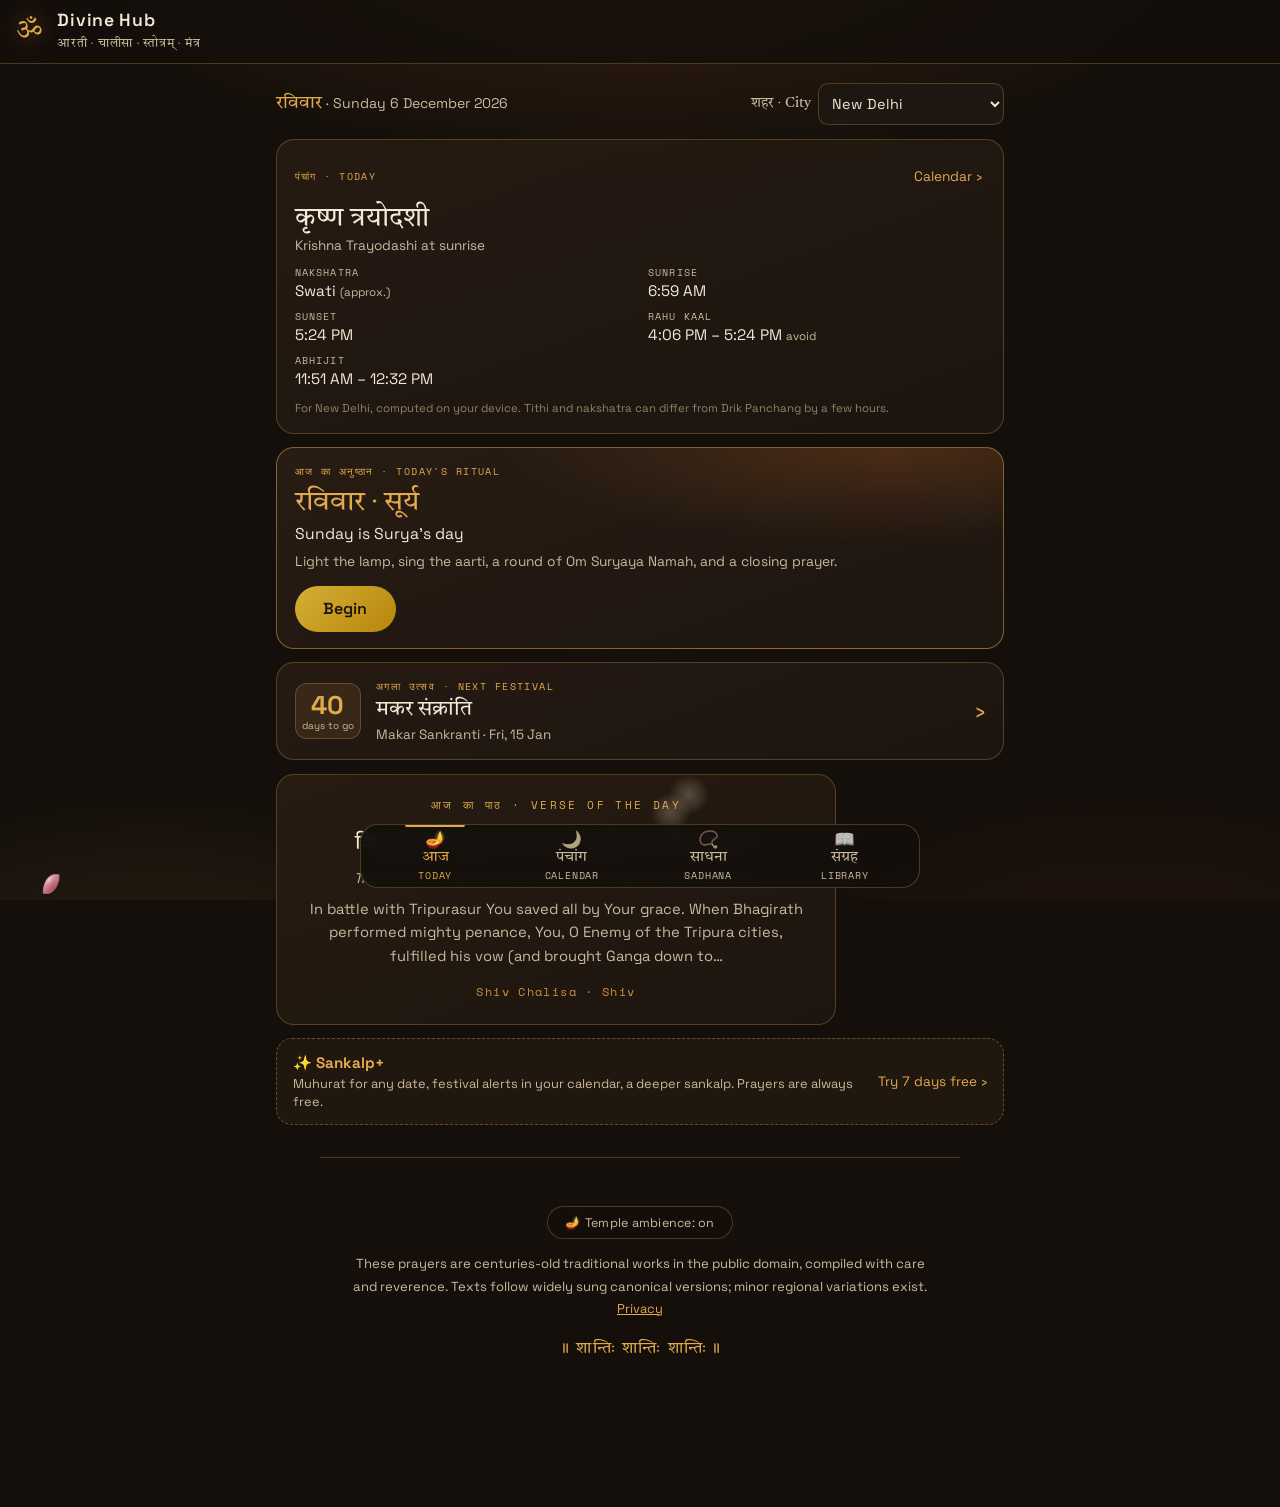
==== commit fec97e94: "Add Mahalakshmi mantra for Diwali" ====
--- a/index.html
+++ b/index.html
@@ -343,6 +343,7 @@
 <script src="data6.js?v=46"></script>
 <script src="data7.js?v=46"></script>
 <script src="data8.js?v=46"></script>
+<script src="data9.js?v=55"></script>
 <script src="festivals.js?v=46"></script>
 <script src="guides.js?v=46"></script>
 <script src="why.js?v=46"></script>
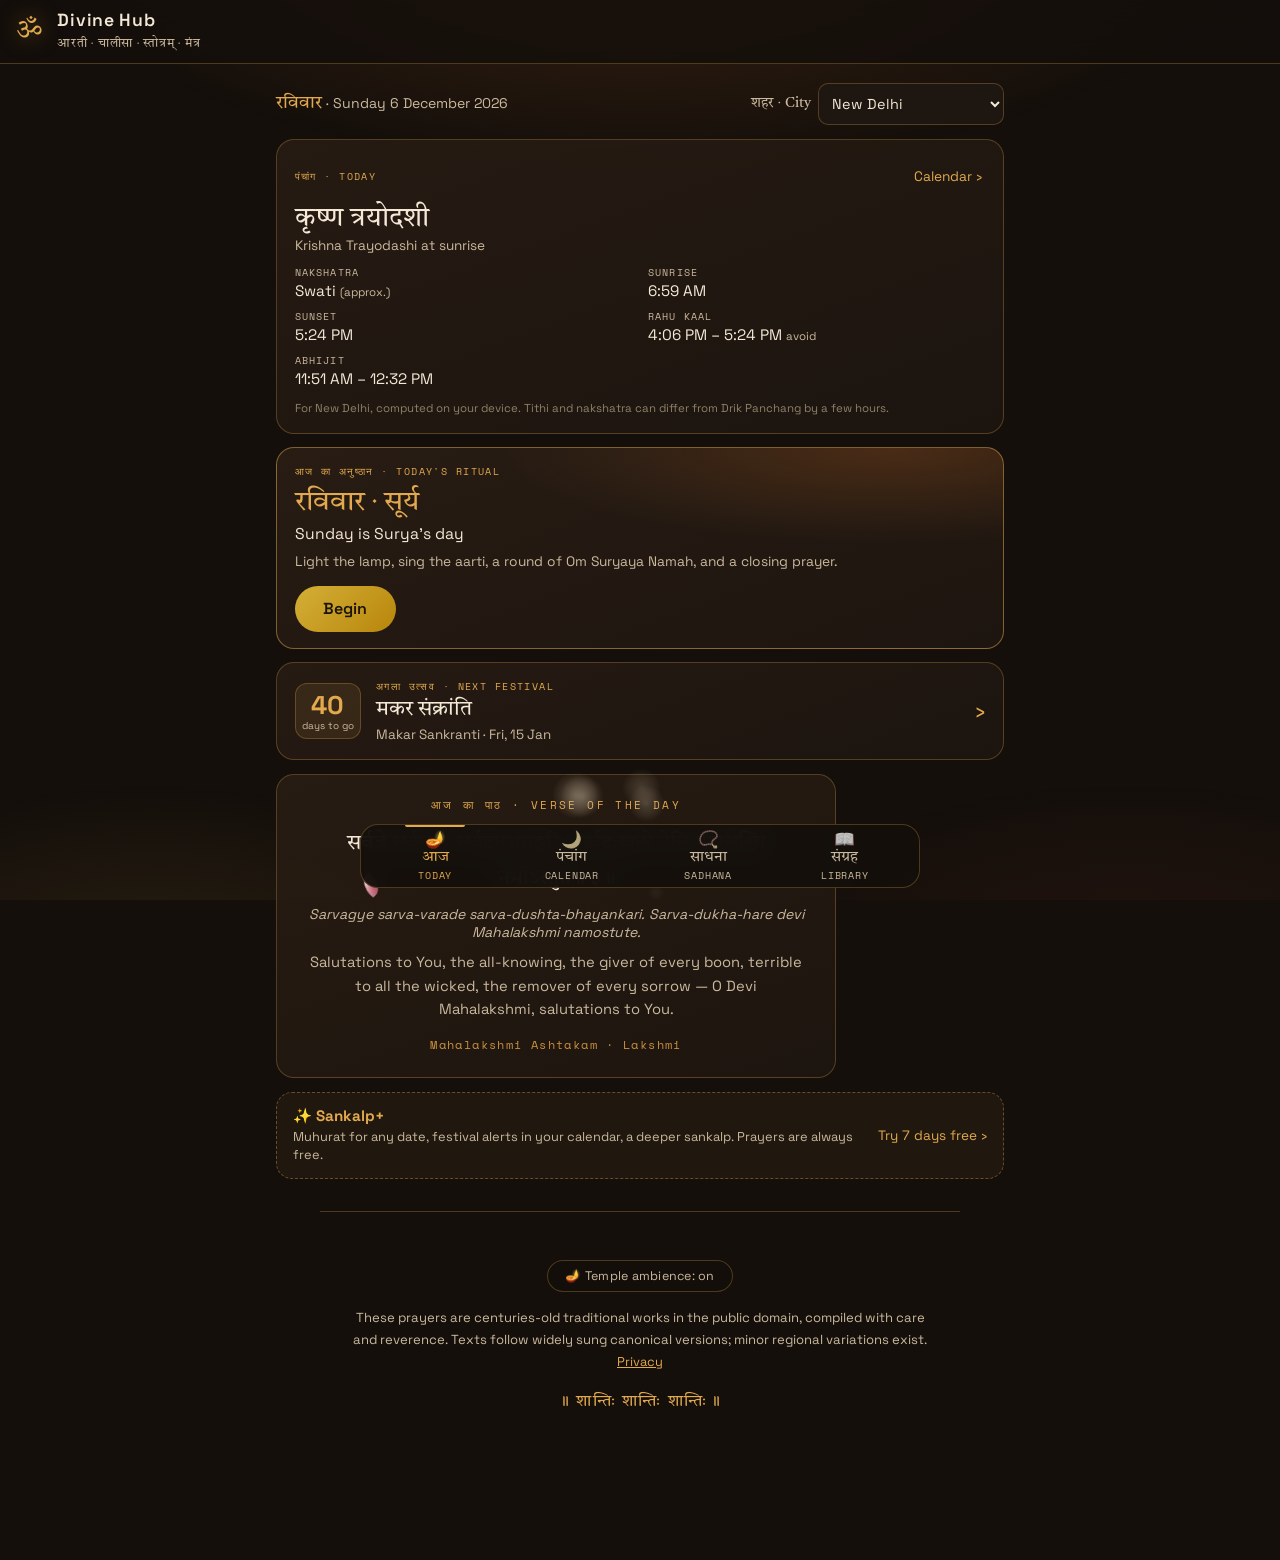
==== commit a43dcbba: "Add Shantakaram Vishnu dhyana shloka" ====
--- a/index.html
+++ b/index.html
@@ -344,6 +344,7 @@
 <script src="data7.js?v=46"></script>
 <script src="data8.js?v=46"></script>
 <script src="data9.js?v=55"></script>
+<script src="data10.js?v=56"></script>
 <script src="festivals.js?v=46"></script>
 <script src="guides.js?v=46"></script>
 <script src="why.js?v=46"></script>
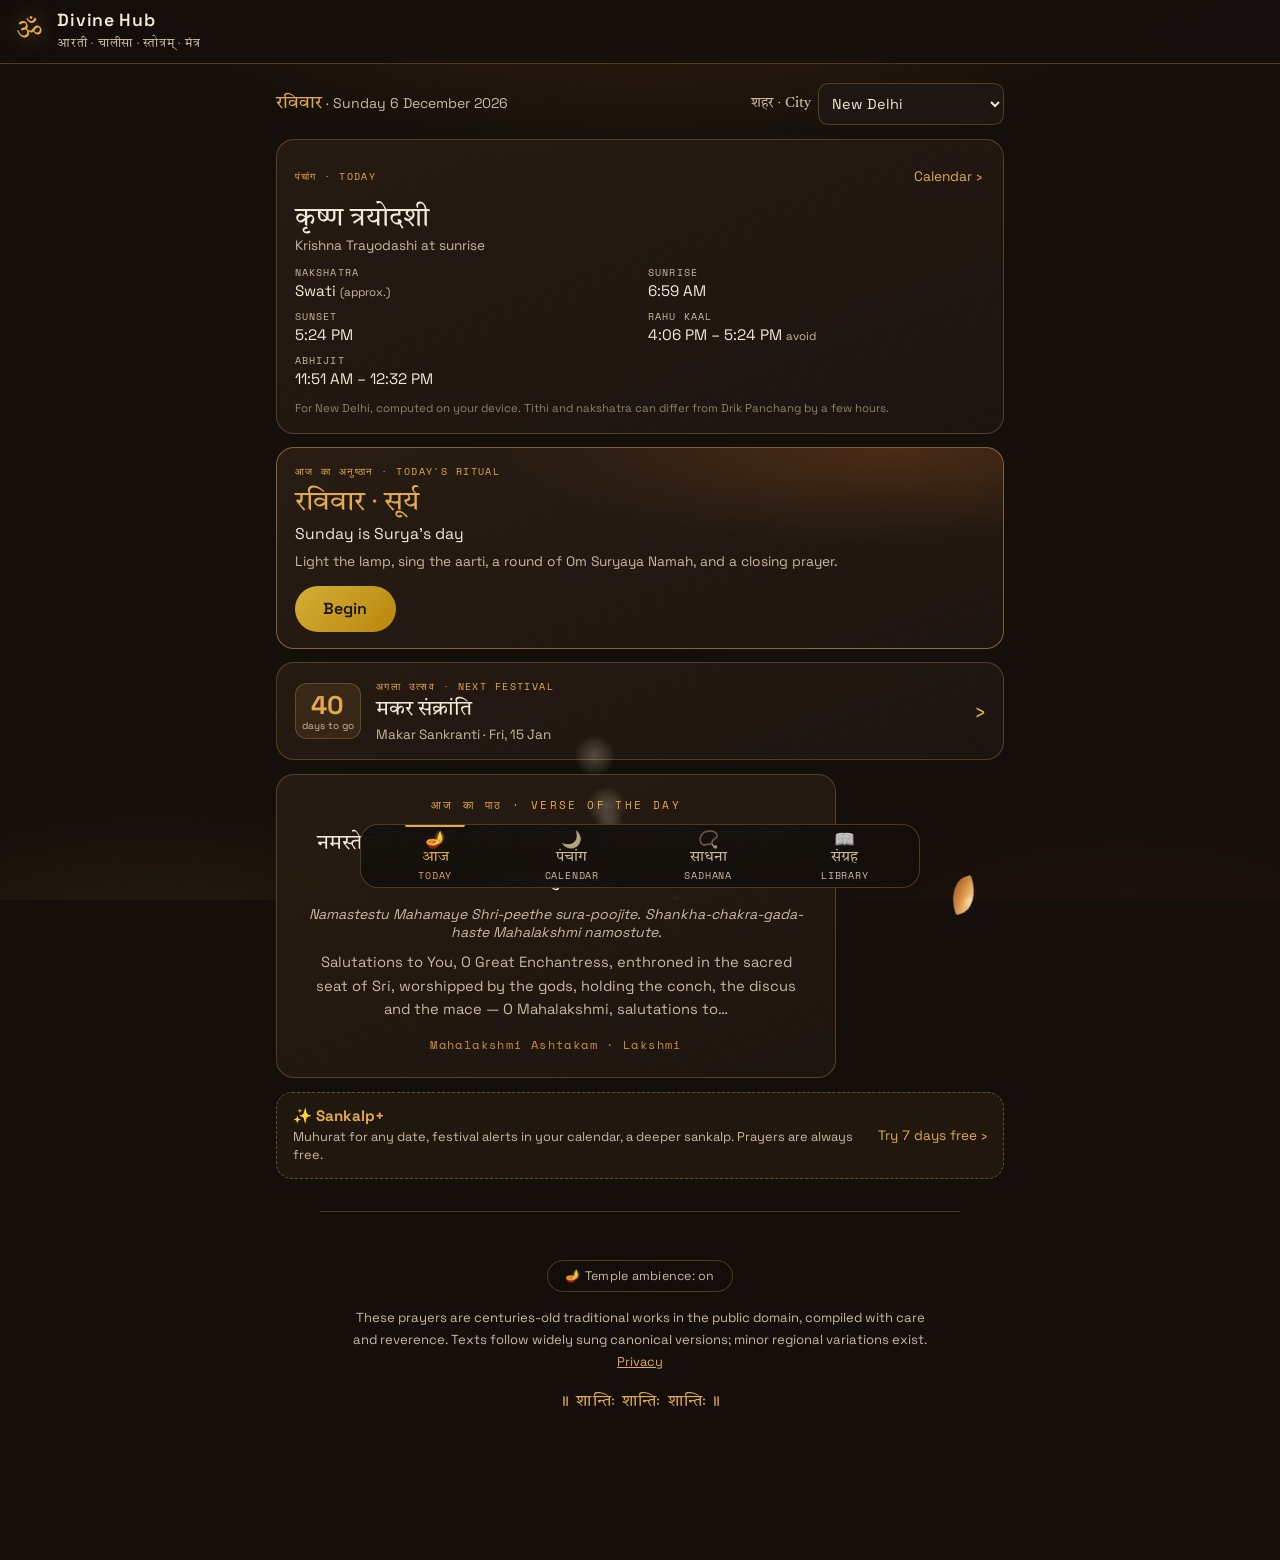
==== commit 016bedd7: "Add Tulsi aarti and Om Namo Bhagavate Vasudevaya for Dev Uthani Ekadashi" ====
--- a/index.html
+++ b/index.html
@@ -345,6 +345,7 @@
 <script src="data8.js?v=46"></script>
 <script src="data9.js?v=55"></script>
 <script src="data10.js?v=56"></script>
+<script src="data11.js?v=57"></script>
 <script src="festivals.js?v=46"></script>
 <script src="guides.js?v=46"></script>
 <script src="why.js?v=46"></script>
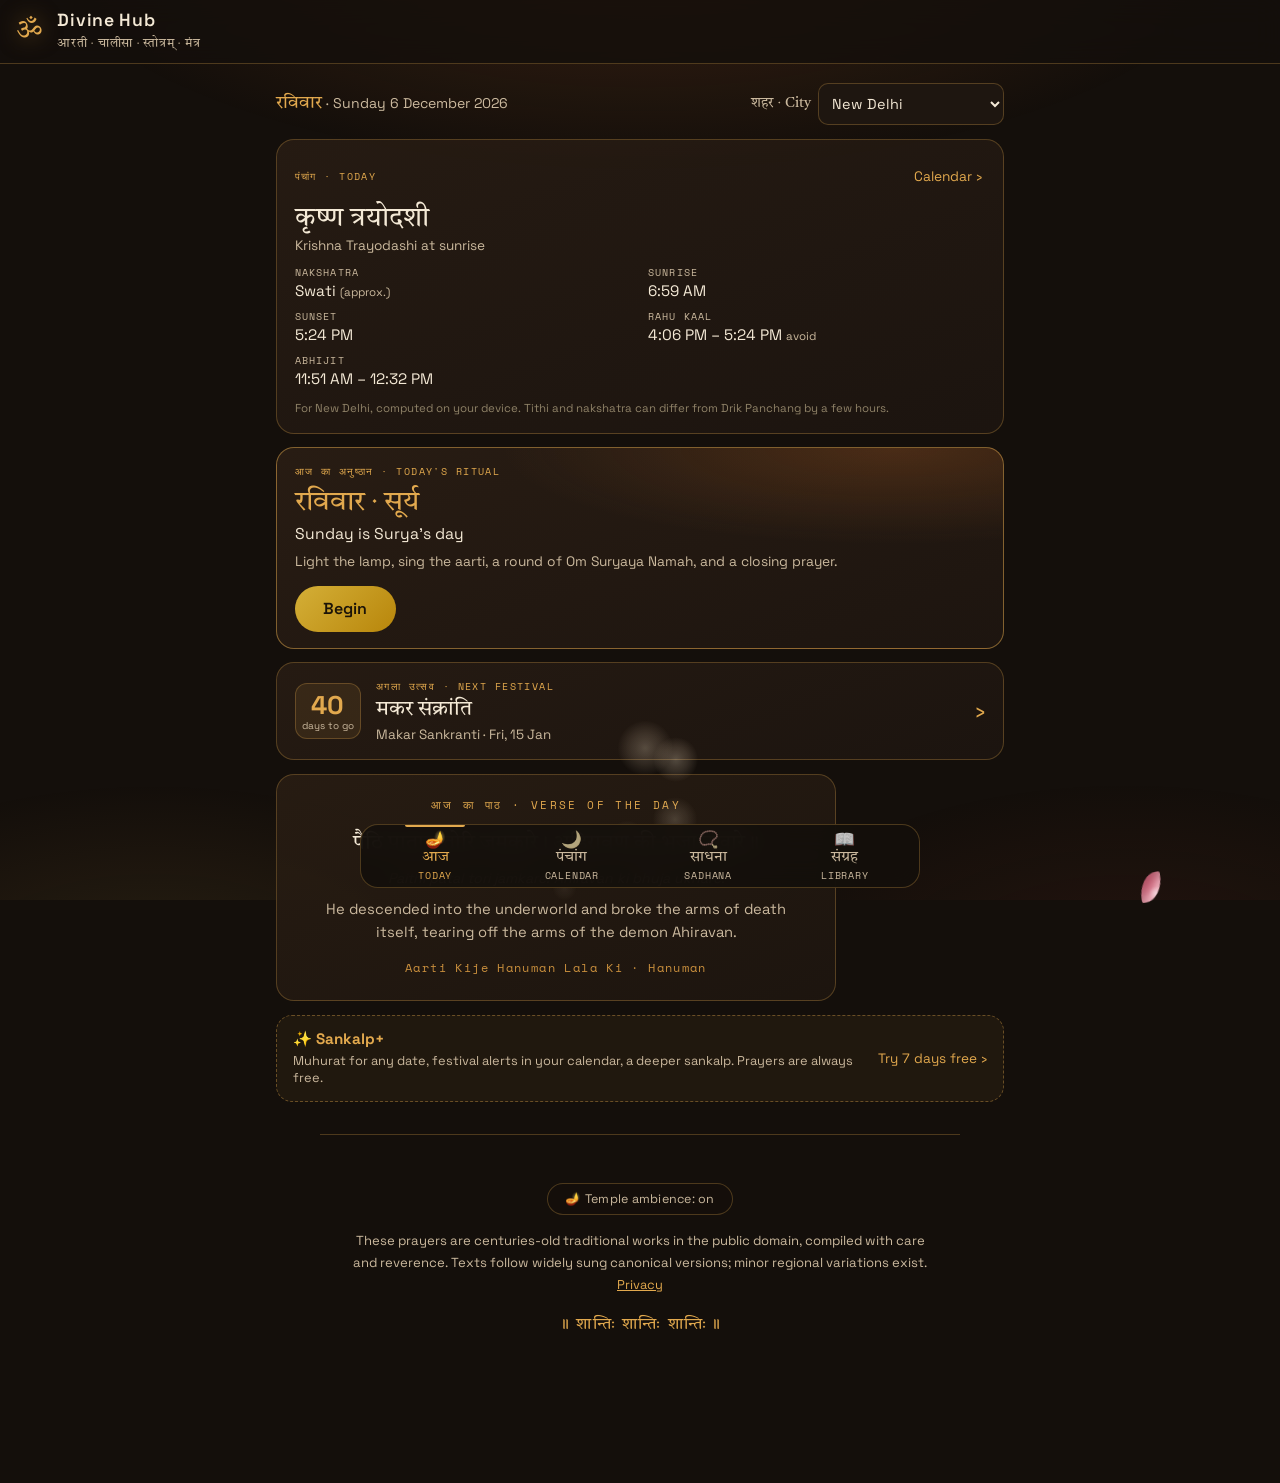
==== commit bd9ab708: "Add Damodarashtakam and Om Namo Narayanaya for Kartik month" ====
--- a/index.html
+++ b/index.html
@@ -346,6 +346,7 @@
 <script src="data9.js?v=55"></script>
 <script src="data10.js?v=56"></script>
 <script src="data11.js?v=57"></script>
+<script src="data12.js?v=58"></script>
 <script src="festivals.js?v=46"></script>
 <script src="guides.js?v=46"></script>
 <script src="why.js?v=46"></script>
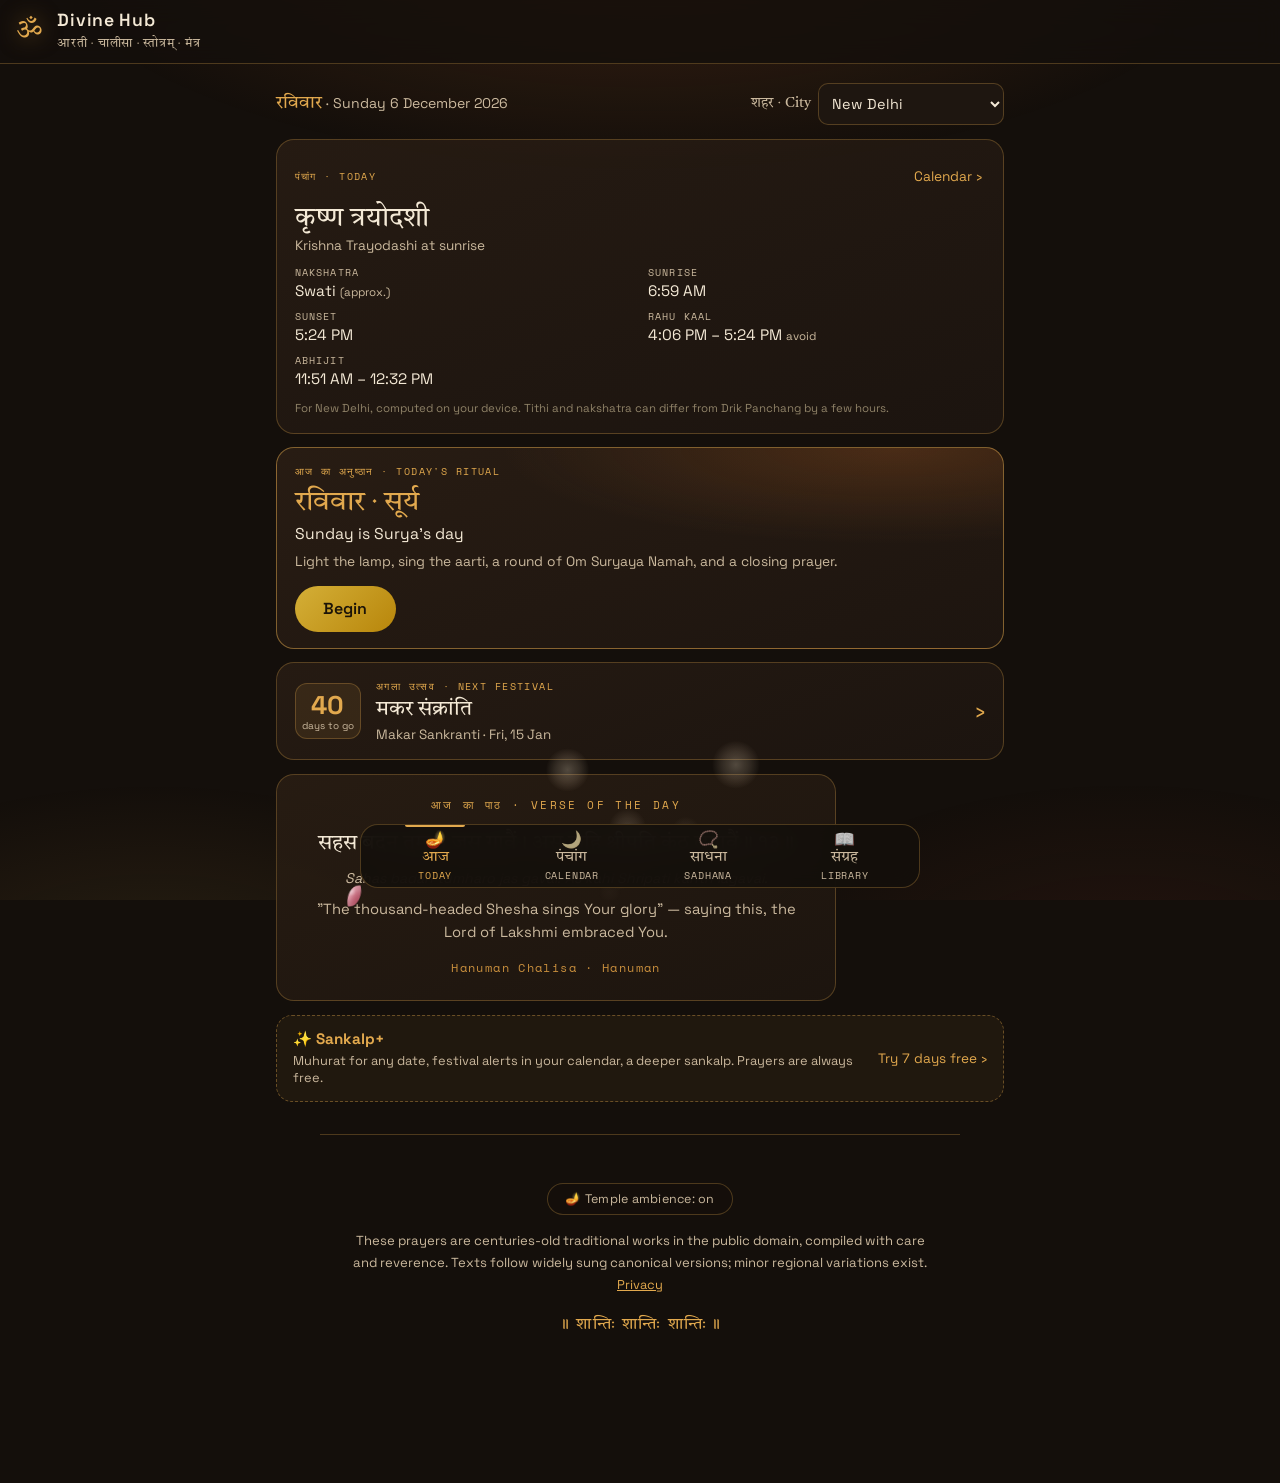
==== commit 9a889c9b: "Add Kashi Vishwanath Ashtakam and Ganga aarti for Kartik Purnima / Dev Deepawali" ====
--- a/index.html
+++ b/index.html
@@ -347,6 +347,7 @@
 <script src="data10.js?v=56"></script>
 <script src="data11.js?v=57"></script>
 <script src="data12.js?v=58"></script>
+<script src="data13.js?v=59"></script>
 <script src="festivals.js?v=46"></script>
 <script src="guides.js?v=46"></script>
 <script src="why.js?v=46"></script>
